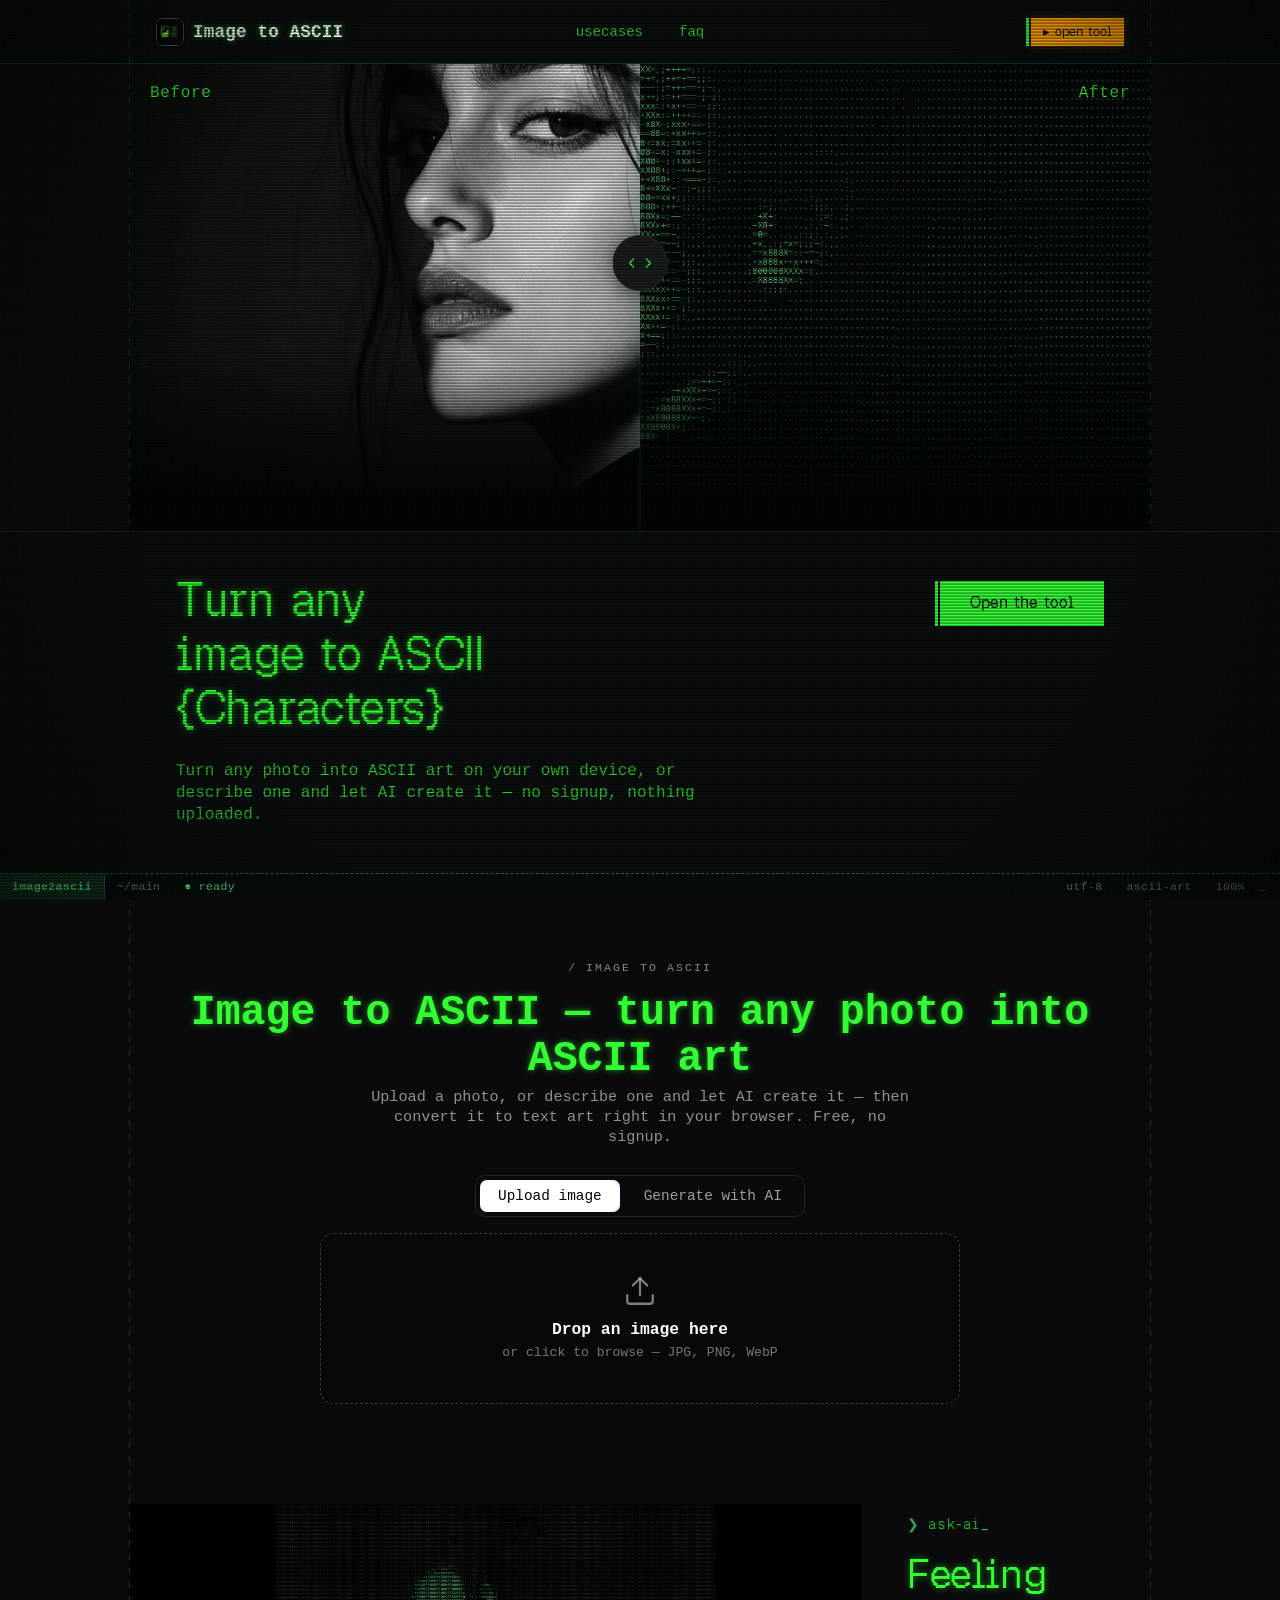
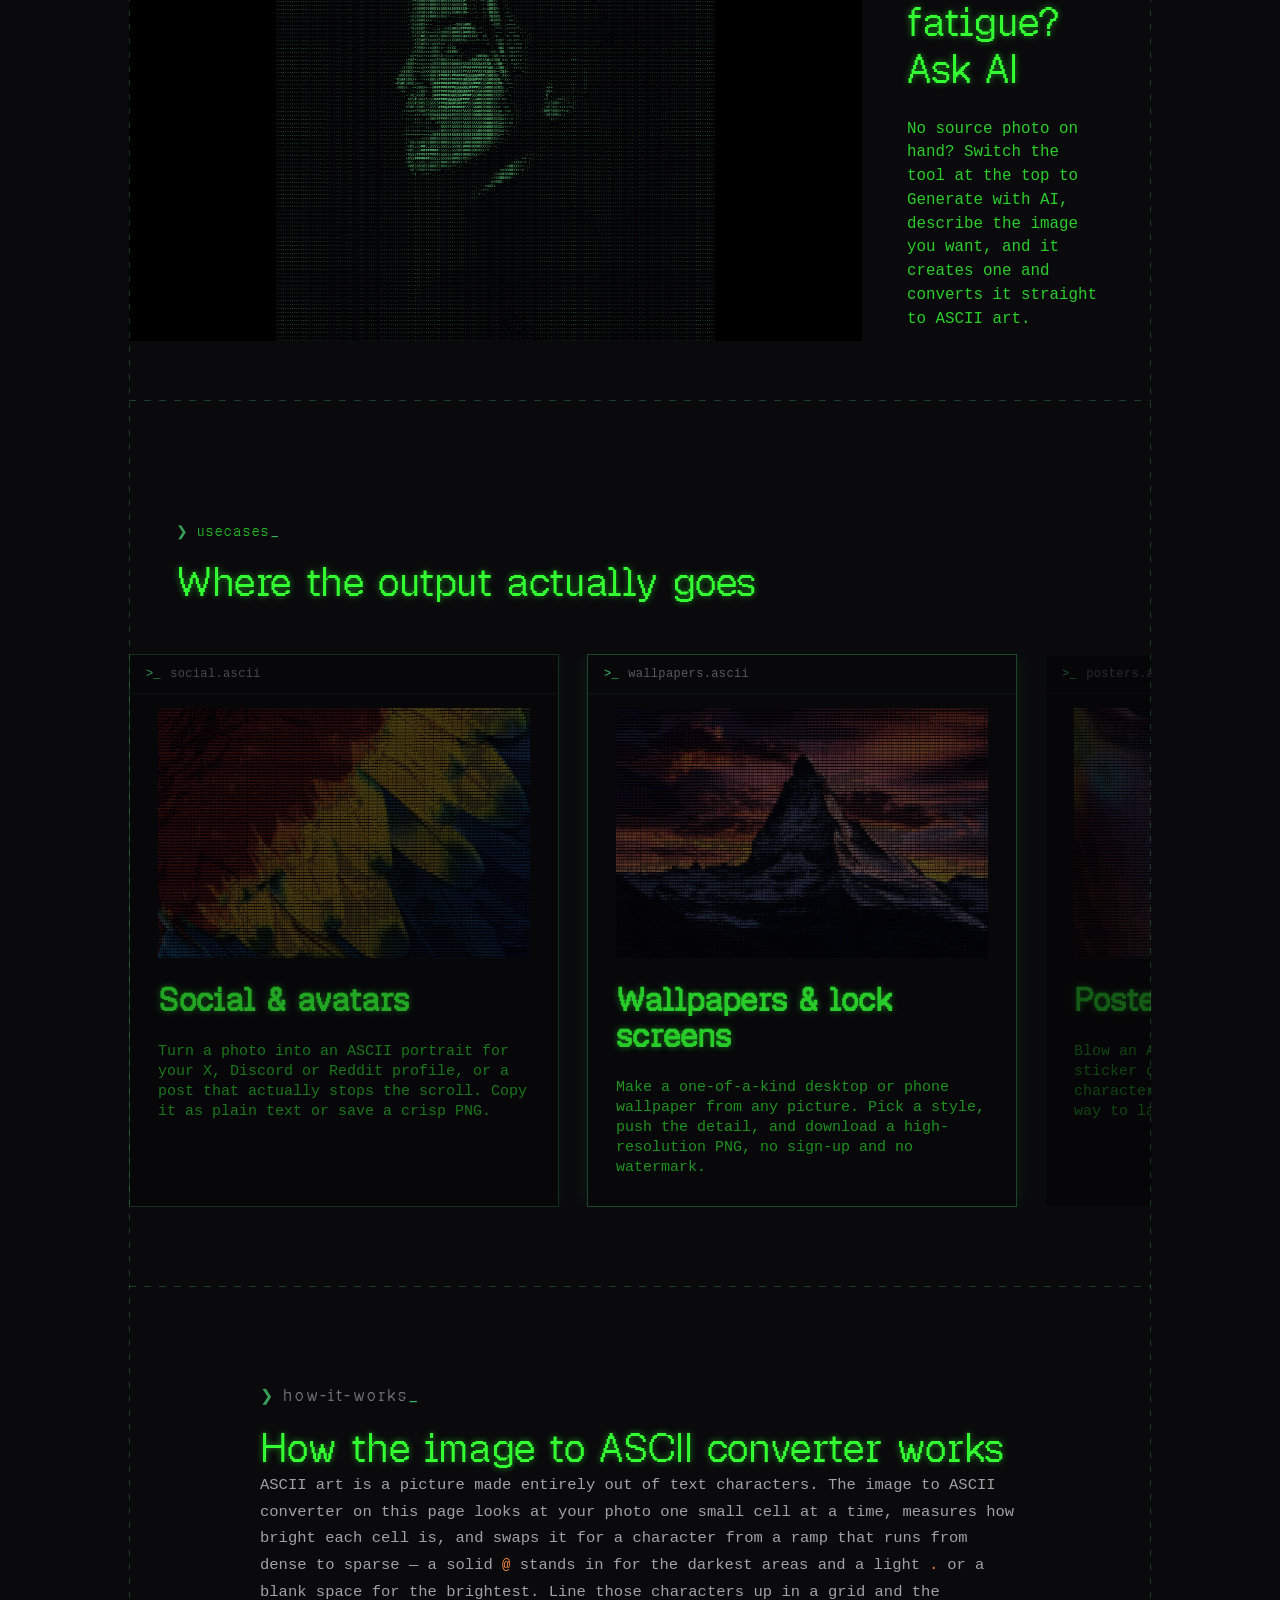
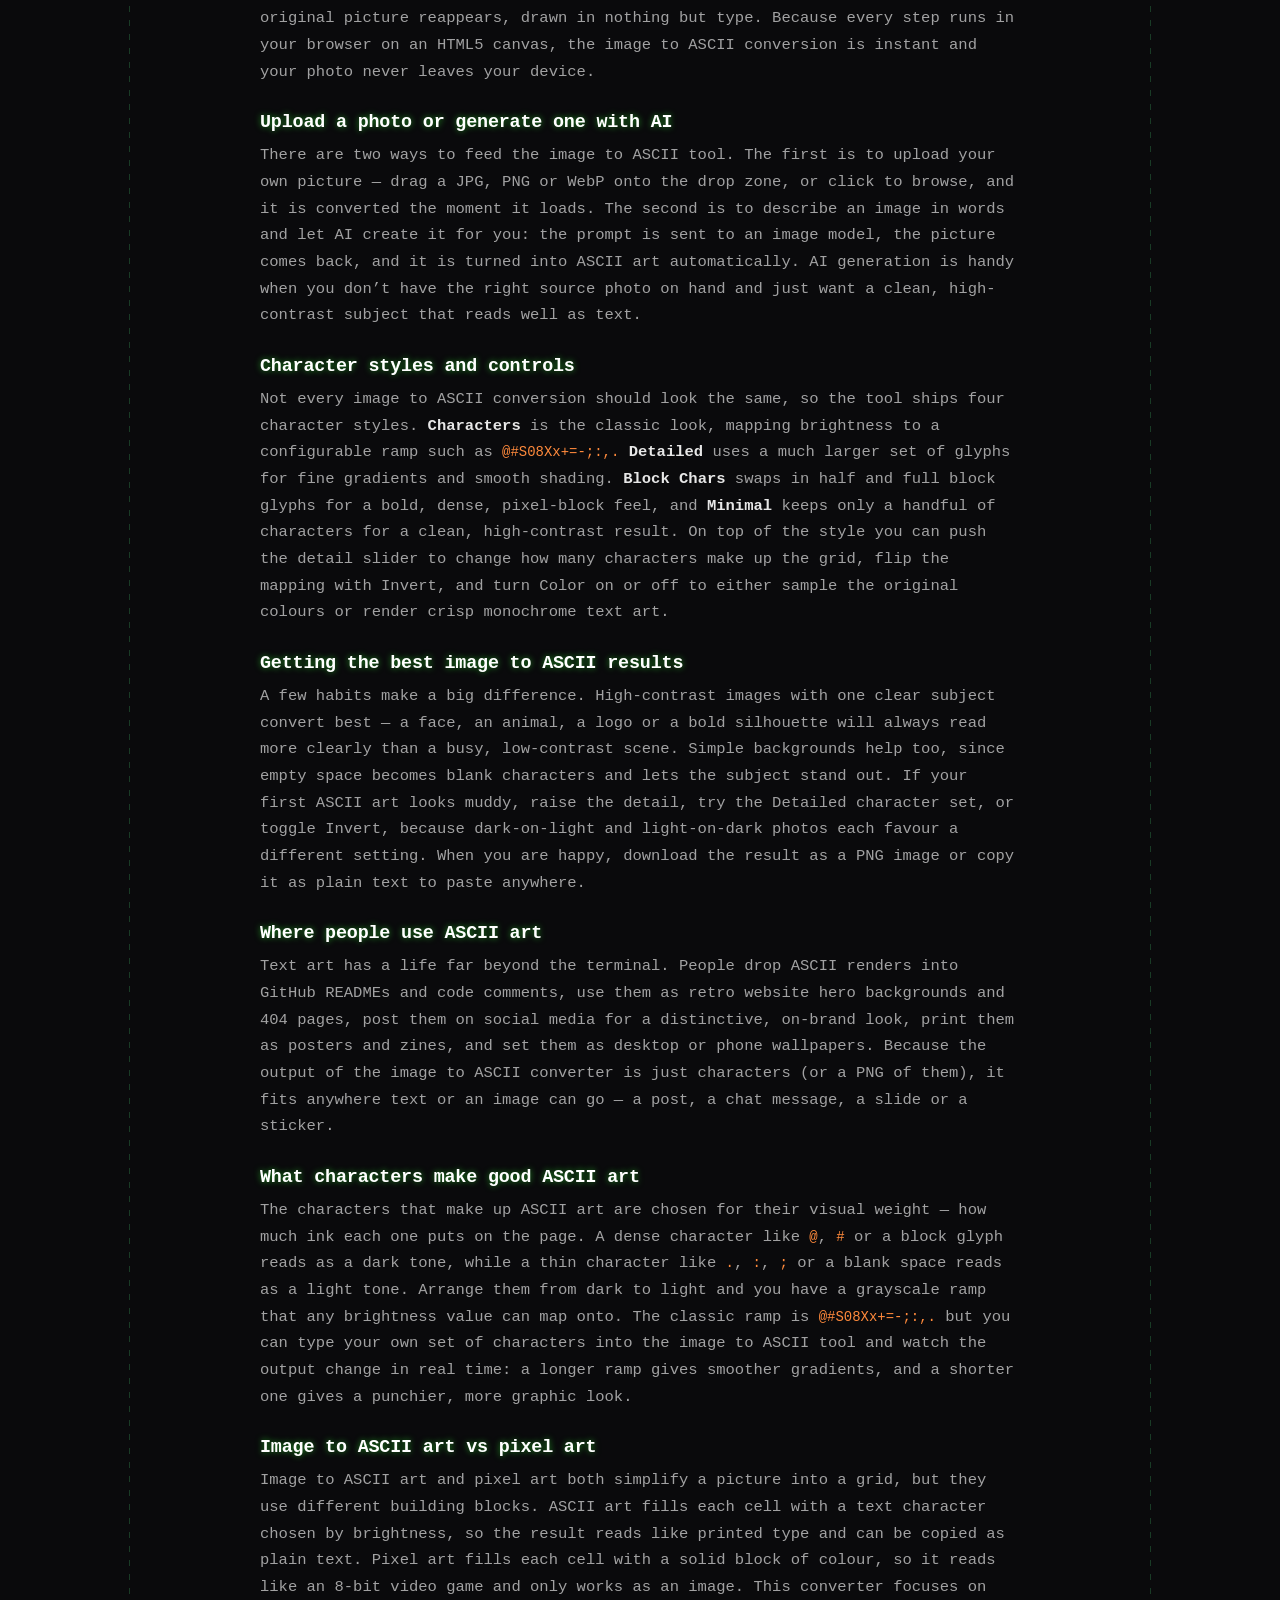
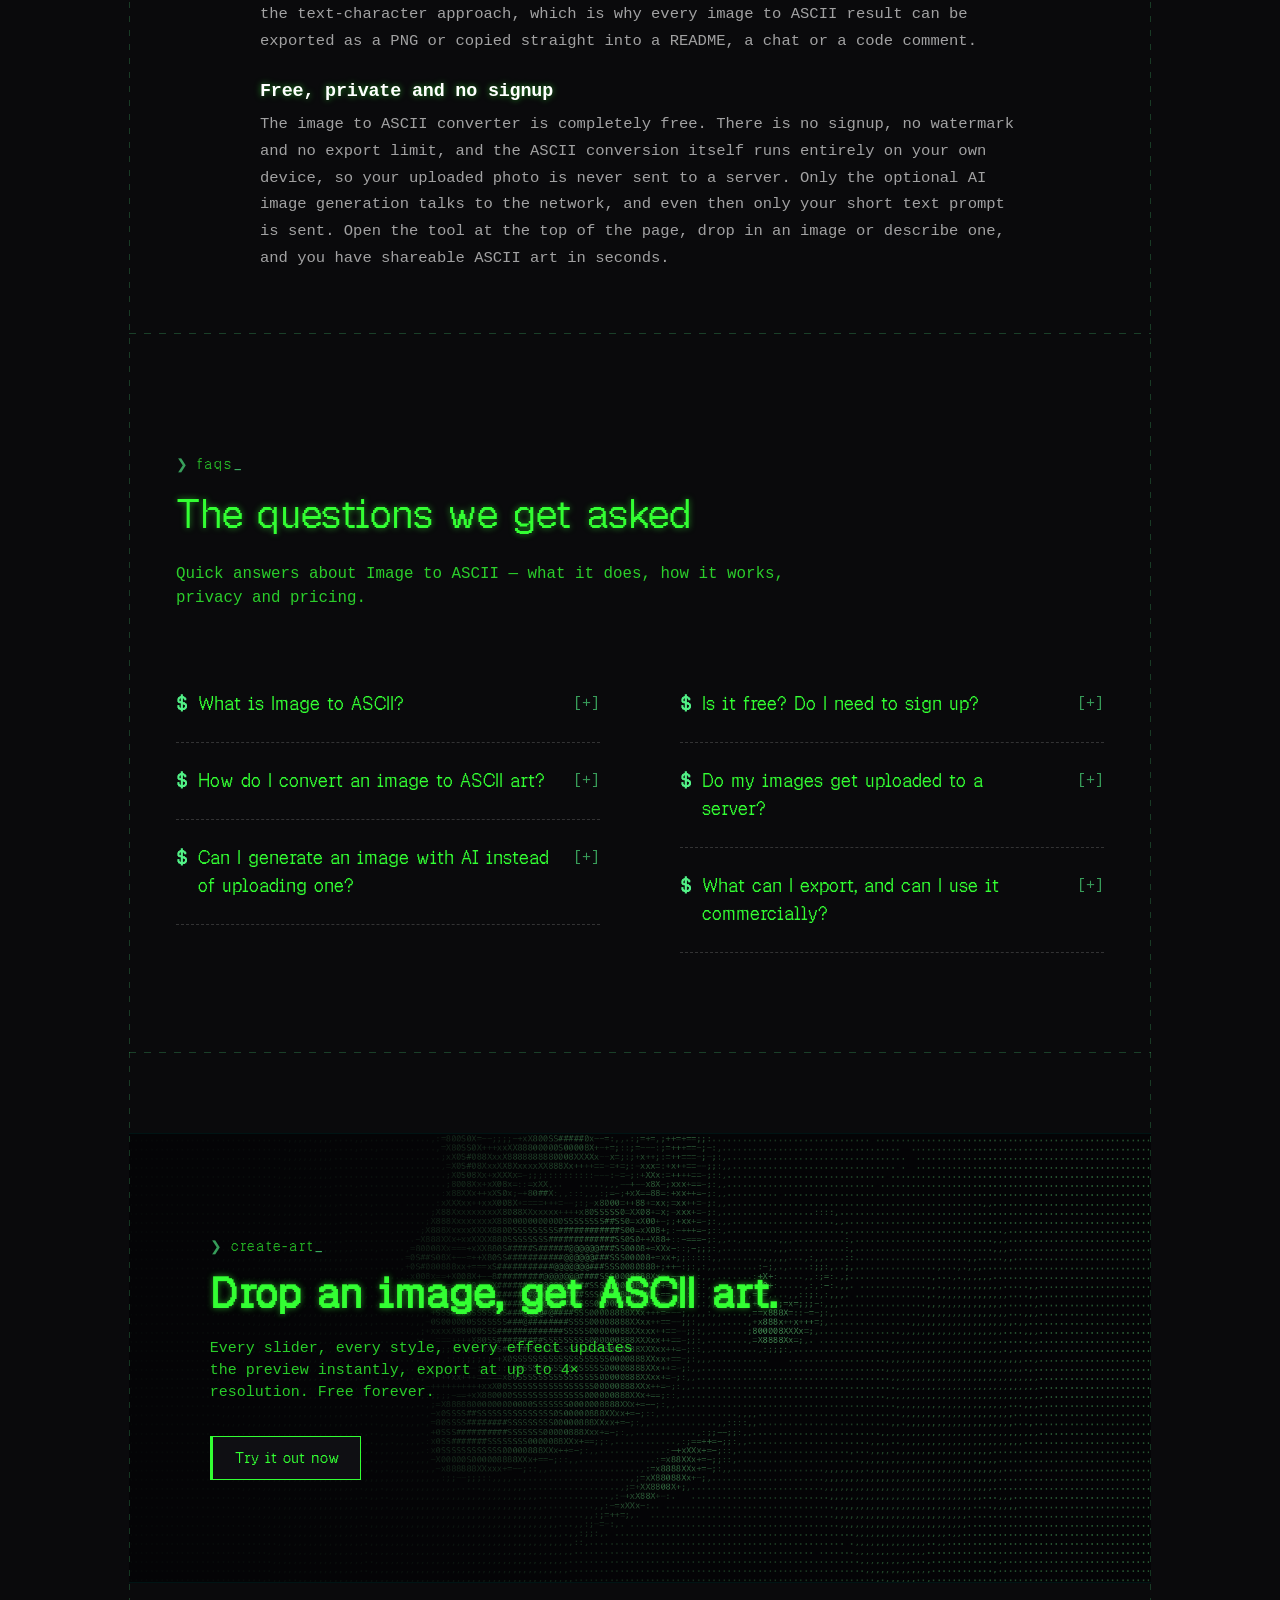
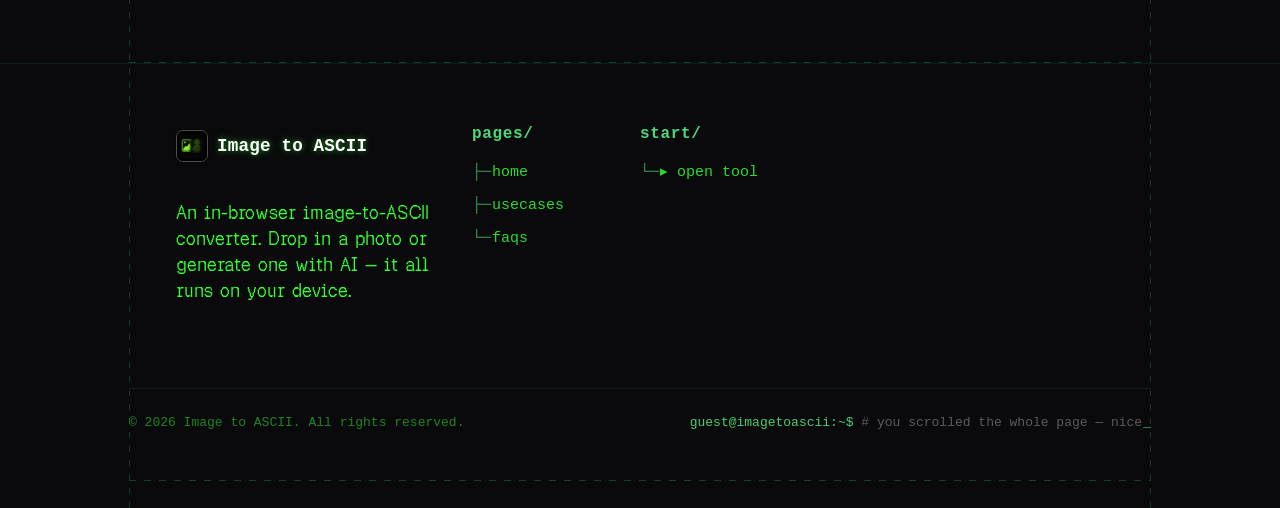
==== index.html @ 57c49518 "feat(usecases): seamless auto-scroll marquee + moving spotlight Replace the arrow/drag carousel with" ====
<!DOCTYPE html>
<html lang="en">
<head>
  <meta charset="UTF-8">
  <meta name="viewport" content="width=device-width, initial-scale=1.0">
  <title>Image to ASCII — Free Online ASCII Art Generator</title>
  <meta name="description" content="Image to ASCII — free online converter. Upload a photo or generate one with AI, then turn it into ASCII art in your browser. Export as PNG or text.">
<link rel="icon" href="/favicon.ico" sizes="any">
<link rel="icon" type="image/png" sizes="32x32" href="/assets/brand/favicon-32.png">
<link rel="icon" type="image/png" sizes="16x16" href="/assets/brand/favicon-16.png">
<link rel="apple-touch-icon" sizes="180x180" href="/assets/brand/apple-touch-icon.png">
  <meta property="og:title" content="Image to ASCII — Free Online ASCII Art Generator">
  <meta property="og:description" content="Turn any photo into ASCII art on your own device, or describe one and let AI create it — no signup, nothing uploaded.">
  <meta property="og:image" content="https://imagetoascii.app/og.jpg">
  <meta property="og:type" content="website">
  <meta name="twitter:card" content="summary_large_image">
  <meta name="twitter:title" content="Image to ASCII — Free Online ASCII Art Generator">
  <meta name="twitter:description" content="Turn any photo into ASCII art on your own device, or describe one and let AI create it — no signup, nothing uploaded.">
  <link rel="canonical" href="https://imagetoascii.app/">
<style>
  /* ============================================================
     Geist Pixel Square by Vercel / Andres Briganti / Guido Ferreyra.
     Licensed under the SIL Open Font License 1.1 (free to use, embed and
     redistribute) — full license at /landing-assets/fonts/OFL.txt
     ============================================================ */
  @font-face {
    font-family: "GeistPixel-Square";
    src: url("/landing-assets/fonts/GeistPixel-Square.woff2") format("woff2"),
         url("/landing-assets/fonts/GeistPixel-Square.ttf") format("truetype");
    font-weight: 400;
    font-style: normal;
    font-display: swap;
  }

  /* ============================================================
     IMAGE→ASCII DESIGN SYSTEM  (original authorship)
     A phosphor-CRT terminal aesthetic: green readout on near-black,
     mono type, dashed rails/dividers, scanline + vignette overlays.
     All tokens below are ours; component rules follow.
     ============================================================ */
  :root {
    /* --- surfaces --- */
    --ia-bg:          #0a0a0c;      /* page base */
    --ia-panel:       #0f0f13;      /* raised chrome (buttons, art frame) */
    --ia-ink:         #0a0a0c;      /* text sitting on bright fills */

    /* --- phosphor readout (primary text is green) --- */
    --ia-fg:          #33ff33;
    --ia-fg-80:       rgba(51, 255, 51, 0.80);
    --ia-fg-70:       rgba(51, 255, 51, 0.70);
    --ia-fg-50:       rgba(51, 255, 51, 0.50);
    --ia-fg-40:       rgba(51, 255, 51, 0.40);

    /* --- terminal-chrome accent (rails, prompts, glyph rules) --- */
    --ia-phos:        #57ff8f;
    --ia-phos-55:     rgba(87, 255, 143, 0.55);
    --ia-phos-38:     rgba(87, 255, 143, 0.38);
    --ia-phos-22:     rgba(87, 255, 143, 0.22);
    --ia-phos-20:     rgba(87, 255, 143, 0.20);
    --ia-phos-16:     rgba(87, 255, 143, 0.16);

    /* --- amber call-to-action + cyan hairlines --- */
    --ia-amber:       #ff9d00;
    --ia-amber-hi:    #ffb433;
    --ia-cyan:        #00ffff;
    --ia-edge:        rgba(0, 255, 255, 0.15);
    --ia-edge-faint:  rgba(0, 255, 255, 0.08);

    /* --- neutral washes for muted/secondary text & panels --- */
    --ia-mute-62:     rgba(255, 255, 255, 0.62);
    --ia-mute-50:     rgba(255, 255, 255, 0.50);
    --ia-mute-42:     rgba(255, 255, 255, 0.42);
    --ia-hair:        rgba(221, 221, 221, 0.10);
    --ia-white:       #ffffff;

    /* --- glow used on headings/prompts --- */
    --ia-glow:        0 0 6px rgba(51, 255, 51, 0.55);

    /* --- type --- */
    --ia-display: "GeistPixel-Square", ui-monospace, "SF Mono", Menlo, monospace;
    --ia-mono:    ui-monospace, "SF Mono", Menlo, Monaco, "Courier New", monospace;

    /* --- layout rhythm ---
       Content runs rail-to-rail inside a 1728px artboard. --pad is the gap
       from viewport edge to the rail; --inset is extra breathing room so
       headings/paragraphs don't touch the rails. */
    --ia-artboard: 1728px;
    --ia-pad:      129px;
    --ia-band:     1470px;   /* rail-to-rail inner width (artboard - 2*pad) */
    --ia-inset:    47px;
  }

  *, *::before, *::after { box-sizing: border-box; }

  ::selection      { background: #163f22; color: var(--ia-fg); }
  ::-moz-selection { background: #163f22; color: var(--ia-fg); }

  html, body { margin: 0; padding: 0; overflow-x: hidden; }
  body {
    background: var(--ia-bg);
    color: var(--ia-fg);
    font-family: var(--ia-mono);
    font-size: 16px;
    line-height: 20px;
    -webkit-font-smoothing: antialiased;
    -moz-osx-font-smoothing: grayscale;
    position: relative;
    padding-bottom: 27px;           /* clearance for the fixed status bar */
  }
  a { color: inherit; text-decoration: none; }
  button { font-family: inherit; cursor: pointer; }
  img, video, canvas { max-width: 100%; height: auto; }

  /* Phosphor bloom on titles + live prompts */
  h1, h2, h3, .ia-brand, .ia-rotator { text-shadow: var(--ia-glow); }

  /* Full-screen CRT texture: fine horizontal scanlines + a whisper of
     chromatic tint. Sits above everything, ignores pointer events. */
  body::before {
    content: "";
    position: fixed; inset: 0;
    z-index: 99999; pointer-events: none;
    background:
      linear-gradient(rgba(18,16,16,0) 50%, rgba(0,0,0,0.25) 50%),
      linear-gradient(90deg, rgba(51,255,51,0.03), rgba(0,255,255,0.02), rgba(255,157,0,0.02));
    background-size: 100% 3px, 6px 100%;
  }
  /* Screen-curvature vignette */
  body::after {
    content: "";
    position: fixed; inset: 0;
    z-index: 99998; pointer-events: none;
    background: radial-gradient(circle, rgba(0,0,0,0) 65%, rgba(0,0,0,0.5) 100%);
  }

  /* ============================================================
     Ambient layers: rain canvas, boot overlay, secondary scanline
     ============================================================ */
  /* Signature ASCII "rain" behind all content; masked to fade behind the
     centre reading column, brighter at the edges. */
  #ia-rain {
    position: fixed; inset: 0; z-index: 0; pointer-events: none; opacity: 0.42;
    -webkit-mask-image: linear-gradient(90deg, #000 0%, #000 6%, transparent 18%, transparent 82%, #000 94%, #000 100%);
            mask-image: linear-gradient(90deg, #000 0%, #000 6%, transparent 18%, transparent 82%, #000 94%, #000 100%);
  }
  #ia-rain.ia-rain--boost {
    opacity: 0.9 !important; transition: opacity 0.4s ease;
    -webkit-mask-image: none; mask-image: none;
  }
  @media (prefers-reduced-motion: reduce) { #ia-rain { display: none; } }

  /* Secondary faint scanline layer (below the full-screen ::before) */
  .ia-crt {
    position: fixed; inset: 0; z-index: 9998; pointer-events: none;
    background: repeating-linear-gradient(0deg, rgba(0,0,0,0.11) 0 1px, transparent 1px 3px);
  }

  /* One-shot boot sequence overlay (session-gated, skippable) */
  #ia-boot {
    position: fixed; inset: 0; z-index: 9999; display: none;
    background: #040406; padding: 10vh 8vw; overflow: hidden;
    font-family: var(--ia-mono);
  }
  #ia-boot.is-on { display: block; }
  #ia-boot.is-out { opacity: 0; transition: opacity 0.5s ease; pointer-events: none; }
  #ia-boot::after {
    content: ""; position: absolute; inset: 0; pointer-events: none;
    background: repeating-linear-gradient(0deg, rgba(0,0,0,0) 0 2px, rgba(0,0,0,0.28) 2px 3px);
  }
  #ia-boot-log {
    margin: 0; white-space: pre-wrap; color: var(--ia-phos);
    font-size: clamp(12px, 1.5vw, 16px); line-height: 1.75;
    text-shadow: 0 0 8px rgba(87,255,143,0.45);
  }
  @media (prefers-reduced-motion: reduce) { #ia-boot { display: none !important; } }

  /* ============================================================
     Structural rails + section dividers (dashed phosphor)
     ============================================================ */
  .ia-rails {
    position: absolute; inset: 0; pointer-events: none;
    z-index: 5; max-width: var(--ia-artboard); margin: 0 auto; left: 0; right: 0;
  }
  .ia-rails::before, .ia-rails::after {
    content: ""; position: absolute; top: 0; bottom: 0; width: 1px;
    background: repeating-linear-gradient(180deg, var(--ia-phos-20) 0 6px, transparent 6px 14px);
  }
  .ia-rails::before { left: var(--ia-pad); }
  .ia-rails::after  { right: var(--ia-pad); }

  /* Content sits above the page bg but below the rails */
  .ia-topbar, .ia-section, .ia-foot { position: relative; z-index: 2; }
  .ia-hero { position: relative; }

  /* Per-section bottom divider, aligned to the rails at every viewport */
  .ia-section::after,
  .ia-foot::after {
    content: ""; position: absolute; bottom: 0; height: 1px;
    background: repeating-linear-gradient(90deg, var(--ia-phos-22) 0 7px, transparent 7px 15px);
    pointer-events: none; z-index: 6;
    left:  max(var(--ia-pad), calc((100vw - var(--ia-artboard)) / 2 + var(--ia-pad)));
    right: max(var(--ia-pad), calc((100vw - var(--ia-artboard)) / 2 + var(--ia-pad)));
  }

  /* ============================================================
     TOP BAR / NAV
     ============================================================ */
  .ia-topbar {
    position: sticky; top: 0; z-index: 100; height: 64px;
    background: transparent;
    border-bottom: 1px solid var(--ia-edge);
    transition: background 0.2s, backdrop-filter 0.2s;
  }
  body.is-scrolled .ia-topbar {
    background: rgba(4, 4, 6, 0.78);
    backdrop-filter: blur(10px);
    -webkit-backdrop-filter: blur(10px);
  }
  .ia-topbar-inner {
    max-width: var(--ia-artboard); height: 100%; margin: 0 auto;
    padding: 0 calc(var(--ia-pad) + 27px);
    display: flex; align-items: center; justify-content: space-between;
    gap: 32px; position: relative;
  }
  .ia-brand { display: inline-flex; align-items: center; height: 28px; flex: 0 0 auto; }
  .ia-brand-mark {
    height: 28px; width: 28px; border-radius: 7px;
    border: 1px solid rgba(255,255,255,0.28);
    box-shadow: 0 0 0 1px rgba(0,0,0,0.4);
    vertical-align: middle; margin-right: 9px; display: inline-block;
  }
  .ia-brand-word {
    font-family: "Pixelify Sans", var(--ia-mono);
    font-weight: 600; font-size: 1.1rem; color: var(--ia-white);
    white-space: nowrap; letter-spacing: 0.01em;
  }
  .ia-navlinks {
    display: flex; align-items: center; gap: 36px;
    font-family: var(--ia-mono); font-size: 14px; line-height: 20px;
    color: var(--ia-fg); position: absolute; left: 50%; transform: translateX(-50%);
  }
  .ia-navlink { transition: opacity 0.15s; white-space: nowrap; opacity: 0.85; }
  .ia-navlink:hover { opacity: 1; }

  /* Amber "open tool" CTA: 3px phosphor tab + solid amber button */
  .ia-open { display: inline-flex; align-items: center; height: 28px; gap: 2px; flex: 0 0 auto; }
  .ia-open-rule { width: 3px; height: 28px; background: var(--ia-fg); flex: 0 0 3px; }
  .ia-open-btn {
    height: 28px; padding: 0 12px; border: 0;
    background: var(--ia-amber); color: var(--ia-ink);
    display: inline-flex; align-items: center;
    font-family: var(--ia-display); font-size: 13px; line-height: 1;
    text-decoration: none; white-space: nowrap;
    box-shadow: 0 0 8px rgba(255,157,0,0.3);
    transition: background 0.15s, box-shadow 0.15s;
  }
  .ia-open-btn:hover { background: var(--ia-amber-hi); box-shadow: 0 0 12px rgba(255,157,0,0.6); }

  /* Hamburger (≤1100px). Above the drawer so it doubles as the ✕. */
  .ia-burger {
    display: none; background: transparent; border: 0; padding: 8px;
    width: 40px; height: 40px; flex: 0 0 40px;
    flex-direction: column; justify-content: center; align-items: center; gap: 5px;
    margin-left: 20px; position: relative; z-index: 250;
  }
  .ia-burger-bar {
    width: 22px; height: 1.5px; background: var(--ia-fg);
    transition: transform 0.22s ease, opacity 0.18s ease; transform-origin: center;
  }
  body.is-menu .ia-burger-bar:nth-child(1) { transform: translateY(6.5px) rotate(45deg); }
  body.is-menu .ia-burger-bar:nth-child(2) { opacity: 0; }
  body.is-menu .ia-burger-bar:nth-child(3) { transform: translateY(-6.5px) rotate(-45deg); }

  /* Full-viewport mobile drawer */
  .ia-drawer {
    position: fixed; inset: 0; z-index: 200;
    background: rgba(4,4,6,0.98);
    backdrop-filter: blur(14px); -webkit-backdrop-filter: blur(14px);
    display: flex; flex-direction: column; justify-content: center; align-items: flex-start;
    padding: 24px 32px; gap: 32px;
    transform: translateX(100%); opacity: 0; pointer-events: none;
    transition: transform 0.28s ease, opacity 0.2s ease;
  }
  .ia-drawer.is-open { transform: translateX(0); opacity: 1; pointer-events: auto; }
  .ia-drawer-nav {
    display: flex; flex-direction: column; gap: 20px; width: 100%;
    font-family: var(--ia-display); font-size: 24px; line-height: 1.2; color: var(--ia-fg);
  }
  .ia-drawer-nav a { color: var(--ia-fg); padding: 6px 0; }
  .ia-drawer-cta { display: inline-flex; align-items: center; gap: 2px; height: 36px; margin-top: 12px; }
  .ia-drawer-cta .ia-open-rule { height: 36px; }
  .ia-drawer-cta .ia-open-btn { height: 36px; font-size: 14px; padding: 0 16px; }
  .ia-drawer-close {
    position: absolute; top: 16px; right: 16px; width: 44px; height: 44px;
    background: transparent; border: 1px solid rgba(255,255,255,0.2); color: var(--ia-fg);
    display: inline-flex; align-items: center; justify-content: center; cursor: pointer;
    transition: background 0.15s, border-color 0.15s;
  }
  .ia-drawer-close:hover { background: rgba(255,255,255,0.06); border-color: rgba(255,255,255,0.5); }
  .ia-drawer-close svg { width: 22px; height: 22px; }

  /* ============================================================
     HERO  (compare slider → title row → subtitle)
     ============================================================ */
  .ia-hero { position: relative; padding: 0 var(--ia-pad); max-width: var(--ia-artboard); margin: 0 auto; }
  .ia-hero-stage { position: relative; }
  /* Full-viewport hairline under the slider so the rails read as "cut" here */
  .ia-hero-stage::after,
  .ia-hero-copy::after {
    content: ""; position: absolute; left: 50%; bottom: 0; transform: translateX(-50%);
    width: 100vw; height: 1px; background: var(--ia-hair); pointer-events: none; z-index: 9;
  }
  /* Text block paints over the rails (its own bg) so they stop at the slider */
  .ia-hero-copy {
    display: flow-root; padding: 0 0 56px; position: relative; z-index: 7; background: var(--ia-bg);
  }
  .ia-hero-row {
    display: grid; grid-template-columns: minmax(0, 1280px) 1fr auto;
    align-items: start; column-gap: 48px; margin-top: 41px; padding: 0 var(--ia-inset);
  }
  .ia-title {
    grid-column: 1; margin: 0;
    font-family: var(--ia-display); font-weight: 400;
    font-size: clamp(32px, 3.6vw, 64px); line-height: 1.18; letter-spacing: -0.01em;
    color: var(--ia-fg);
  }
  /* Typewriter rotator: braces hug the animated word; width pinned so the
     line length can't jump as words change. */
  .ia-rotator {
    display: inline-flex; align-items: baseline; white-space: nowrap;
    min-width: 14ch; justify-content: flex-start;
  }
  .ia-brace { display: inline-block; }
  .ia-word { display: inline-block; vertical-align: baseline; }
  .ia-hero-actions {
    grid-column: 3; display: inline-flex; gap: 8px; flex: 0 0 auto;
    align-self: start; padding-top: 8px;
  }
  .ia-hero-sub {
    max-width: 70ch; color: var(--ia-fg-80);
    font-family: var(--ia-mono); font-size: 16px; line-height: 22px;
    margin: 24px 0 0; padding: 0 var(--ia-inset);
  }
  /* Primary CTA: phosphor tab + solid green label */
  .ia-btn-primary {
    display: inline-flex; align-items: stretch; gap: 2px; height: 45px;
    text-decoration: none; background: transparent; border: 0; padding: 0;
    font-family: var(--ia-display); font-size: 16px; line-height: 20px;
  }
  .ia-btn-primary::before { content: ""; width: 3px; background: var(--ia-fg); flex: 0 0 3px; }
  .ia-btn-primary-label {
    display: inline-flex; align-items: center; justify-content: center;
    background: var(--ia-fg); color: var(--ia-ink);
    padding: 0 16px; min-width: 164px; transition: background 0.15s;
  }
  .ia-btn-primary:hover .ia-btn-primary-label { background: #5cff5c; }

  /* ---- Compare slider ---- */
  .ia-compare {
    position: relative; width: 100%; aspect-ratio: 1477 / 676;
    margin-top: 0; overflow: hidden; background: #000;
    user-select: none; -webkit-user-select: none;
  }
  .ia-compare-side { position: absolute; inset: 0; width: 100%; height: 100%; }
  .ia-compare-media { width: 100%; height: 100%; object-fit: cover; display: block; }
  .ia-compare-side--after { clip-path: inset(0 0 0 var(--split, 50%)); }
  .ia-compare-veil {
    position: absolute; left: 0; right: 0; bottom: 0; height: 183px;
    background: linear-gradient(180deg, rgba(0,0,0,0) 0%, rgba(0,0,0,1) 86.99%);
    pointer-events: none;
  }
  .ia-compare-tag {
    position: absolute; top: 19px; color: var(--ia-fg);
    font-family: var(--ia-mono); font-size: 16px; line-height: 20px;
    text-shadow: 0 1px 1px rgba(0,0,0,0.66); letter-spacing: 0.04em; pointer-events: none;
  }
  .ia-compare-tag--before { left: 21px; }
  .ia-compare-tag--after  { right: 21px; text-align: right; }
  .ia-compare-line {
    position: absolute; top: 0; bottom: 0; left: var(--split, 50%); width: 2px;
    background: var(--ia-edge-faint); transform: translateX(-50%); z-index: 5; pointer-events: none;
  }
  .ia-compare-grip {
    position: absolute; top: calc(287/676 * 100%); left: var(--split, 50%);
    transform: translate(-50%, -50%);
    width: 55px; height: 56px; border-radius: 999px; background: #1A1A1C;
    display: flex; align-items: center; justify-content: center; z-index: 6;
    cursor: grab; color: var(--ia-fg);
    border: 1px solid rgba(255,255,255,0.08); box-shadow: 0 4px 20px rgba(0,0,0,0.5);
    transition: transform 0.15s;
  }
  .ia-compare-grip:hover  { transform: translate(-50%, -50%) scale(1.06); }
  .ia-compare-grip:active { cursor: grabbing; transform: translate(-50%, -50%) scale(0.98); }
  .ia-compare-arrows { display: flex; align-items: center; gap: 1px; }
  .ia-compare-arrows svg { width: 16px; height: 16px; }

  /* ============================================================
     Shared section scaffolding: eyebrow / heading / lead
     ============================================================ */
  .ia-section { padding: 96px 0 0; position: relative; }
  #learn { padding-bottom: 48px; }
  .ia-shell { max-width: var(--ia-artboard); margin: 0 auto; padding: 0 var(--ia-pad); }
  .ia-eyebrow {
    display: inline-block; font-family: var(--ia-display);
    font-size: clamp(11px, 0.4vw + 9px, 16px); line-height: 1.5;
    letter-spacing: 0.14em; opacity: 0.68; color: var(--ia-fg);
    text-transform: lowercase; margin: 0 0 clamp(8px, 1vw + 4px, 16px);
  }
  .ia-eyebrow::before { content: "\276F  "; color: var(--ia-phos); opacity: 0.9; }
  .ia-eyebrow::after  { content: "_"; color: var(--ia-phos); margin-left: 1px; animation: ia-blink 1.1s steps(1) infinite; }
  @keyframes ia-blink { 0%, 49% { opacity: 0.9; } 50%, 100% { opacity: 0; } }
  .ia-h2 {
    font-family: var(--ia-display); font-weight: 400;
    font-size: clamp(24px, 2.2vw + 12px, 48px); line-height: 1.18;
    color: var(--ia-fg); margin: 0; letter-spacing: -0.01em;
  }
  .ia-lead {
    color: var(--ia-fg-80); font-size: clamp(14px, 0.3vw + 12px, 16px);
    line-height: 1.5; margin: clamp(16px, 1.5vw + 8px, 24px) 0 0; max-width: 608px;
  }
  .ia-lead a {
    color: inherit; text-decoration: underline; text-underline-offset: 3px;
    text-decoration-thickness: 1px; text-decoration-color: rgba(255,255,255,0.4);
    transition: color 0.15s ease, text-decoration-color 0.15s ease;
  }
  .ia-lead a:hover { color: #fff; text-decoration-color: #fff; }

  /* ============================================================
     LEARN prose (how-it-works copy)
     ============================================================ */
  .ia-prose { max-width: 760px; margin: 0 auto; }
  .ia-prose .ia-eyebrow { color: var(--ia-mute-62); }
  .ia-prose h3 { font-size: 1.15rem; color: #fff; margin: 28px 0 9px; letter-spacing: -0.01em; }
  .ia-prose p { color: var(--ia-mute-62); line-height: 1.72; font-size: 0.97rem; margin: 0 0 15px; }
  .ia-prose strong { color: rgba(255,255,255,0.9); font-weight: 600; }
  .ia-prose code { font-family: var(--ia-mono); color: #FF8A3C; font-size: 0.9em; }

  /* ============================================================
     ASK-AI (Context.md)
     ============================================================ */
  .ia-ask { padding: 60px 0; }
  .ia-ask-inner {
    width: calc(100% - 2 * var(--ia-pad)); max-width: var(--ia-band); margin: 0 auto;
    display: grid; grid-template-columns: minmax(0, 733px) minmax(0, 1fr);
    gap: 45px; align-items: center; position: relative;
  }
  .ia-ask-copy { padding-right: 47px; }
  .ia-ask-copy .ia-h2 { max-width: 559px; }
  .ia-ask-copy .ia-lead { max-width: 585px; }
  .ia-ask-art { width: 100%; aspect-ratio: 733 / 437; background: #000; position: relative; overflow: hidden; }
  .ia-ask-art img { width: 100%; height: 100%; object-fit: contain; display: block; }
  /* Copy button overlaps the art panel (per composition) */
  .ia-ask-btn {
    position: absolute; left: calc(424 / 1476 * 100%); top: calc(286 / 488 * 100%);
    display: inline-grid; grid-template-columns: 147px 1px 60px; align-items: stretch;
    background: var(--ia-panel); outline: 1px solid var(--ia-fg); outline-offset: -1px;
    width: 207px; height: 67px; cursor: pointer; border: 0; padding: 0;
    color: var(--ia-fg); font-family: inherit; overflow: hidden; z-index: 2;
    transition: background 0.15s, transform 0.15s;
  }
  .ia-ask-btn:hover { background: #1C1C1C; transform: translateY(-2px); }
  .ia-ask-btn-label {
    display: inline-flex; align-items: center; padding-left: 24px;
    font-family: var(--ia-display); font-size: 20px; line-height: 24px; color: var(--ia-fg);
    transition: opacity 0.18s ease;
  }
  .ia-ask-btn-sep { background: var(--ia-fg); }
  .ia-ask-btn-icon { display: inline-flex; align-items: center; padding-left: 19px; color: var(--ia-fg); position: relative; }
  .ia-ask-btn-icon svg { width: 24px; height: 24px; }

  /* Stacked copy/loading/tick glyphs (only one shown at a time) */
  .ia-glyph { position: absolute; top: 50%; left: 50%; transform: translate(-50%, -50%); opacity: 0; transition: opacity 0.18s ease; }
  .ia-ask-btn .ia-glyph--copy,
  .ia-style-email .ia-glyph--copy { opacity: 1; }
  .ia-ask-btn.is-loading .ia-glyph--copy,
  .ia-ask-btn.is-copied  .ia-glyph--copy,
  .ia-style-email.is-copied .ia-glyph--copy { opacity: 0; }
  .ia-ask-btn.is-loading .ia-glyph--loading { opacity: 1; animation: ia-spin 0.9s linear infinite; }
  .ia-ask-btn.is-copied  .ia-glyph--tick,
  .ia-style-email.is-copied .ia-glyph--tick { opacity: 1; }
  .ia-ask-btn.is-loading .ia-ask-btn-label,
  .ia-ask-btn.is-copied  .ia-ask-btn-label { opacity: 0.92; }
  @keyframes ia-spin {
    from { transform: translate(-50%, -50%) rotate(0deg); }
    to   { transform: translate(-50%, -50%) rotate(360deg); }
  }

  /* ============================================================
     STYLES grid — preserved in markup + DOM order but not rendered
     (the live page hides this section; remove the `display:none`
     below to bring the four static style cards back into view).
     ============================================================ */
  .ia-styles { display: none; }
  .ia-styles-header { padding: 0 var(--ia-inset); margin-bottom: 56px; }
  .ia-styles-header .ia-h2 { max-width: 834px; }
  .ia-styles-grid {
    display: grid; grid-template-columns: repeat(3, minmax(0, 1fr)); gap: 0;
    border-top: 1px solid #1a1a1b; border-bottom: 1px solid #1a1a1b;
  }
  .ia-style {
    display: flex; flex-direction: column;
    border-right: 1px solid #1a1a1b; border-bottom: 1px solid #1a1a1b;
    background: var(--ia-bg); position: relative; overflow: hidden;
    text-decoration: none; color: var(--ia-fg); transition: background 0.2s;
  }
  .ia-style:hover { background: rgba(255,255,255,0.025); }
  .ia-style:hover .ia-style-media img { transform: scale(1.04); }
  .ia-style:nth-child(3n) { border-right: none; }
  .ia-style-media { aspect-ratio: 493 / 343; background: #0F0F12; overflow: hidden; }
  .ia-style-media img { width: 100%; height: 100%; object-fit: cover; display: block; transition: transform 0.5s ease; }
  .ia-style-body { padding: 32px 24px 80px 24px; display: flex; flex-direction: column; flex: 1; min-height: 224px; position: relative; }
  .ia-style-title { font-family: var(--ia-display); font-size: 24px; line-height: 28px; color: var(--ia-fg); margin: 0 0 12px; letter-spacing: -0.005em; }
  .ia-style-desc { font-family: var(--ia-mono); font-size: 16px; line-height: 20px; color: var(--ia-fg); opacity: 0.7; max-width: 430px; margin: 0; flex: 0 0 auto; }
  .ia-style-arrow { width: 24px; height: 24px; color: var(--ia-fg); position: absolute; left: 24px; bottom: 24px; opacity: 0.7; transition: transform 0.2s, opacity 0.2s; }
  .ia-style:hover .ia-style-arrow { transform: translateX(4px); opacity: 1; }
  .ia-style--coming {
    grid-column: 1 / -1; border-right: none; text-align: center; padding: 72px 24px;
    background: rgba(255,255,255,0.015);
    display: flex; flex-direction: column; align-items: center; justify-content: center;
  }
  .ia-style--coming .ia-style-title { font-size: 40px; line-height: 1.1; margin: 0; }
  .ia-style--coming .ia-style-desc { font-size: 16px; line-height: 22px; opacity: 0.7; max-width: 460px; margin: 16px auto 24px; text-align: center; }
  .ia-style-email {
    display: inline-grid; grid-template-columns: 303px 1px 59px; align-items: stretch;
    outline: 1px solid var(--ia-fg); outline-offset: -1px; width: 363px; height: 67px;
    text-decoration: none; color: var(--ia-fg); overflow: hidden; background: var(--ia-panel);
    margin-top: 32px; border: 0; padding: 0; font-family: inherit; cursor: pointer; transition: background 0.15s;
  }
  .ia-style-email:hover { background: #1C1C1C; }
  .ia-style-email-label { display: inline-flex; align-items: center; padding-left: 24px; font-family: var(--ia-display); font-size: 20px; line-height: 24px; transition: opacity 0.18s ease; }
  .ia-style-email-sep { background: var(--ia-fg); }
  .ia-style-email-icon { display: inline-flex; align-items: center; padding-left: 19px; position: relative; }
  .ia-style-email-icon svg { width: 24px; height: 24px; }

  /* ============================================================
     USE CASES grid (terminal-window cards)
     ============================================================ */
  .ia-cases { padding-top: 120px; padding-bottom: 80px; }
  .ia-cases-head {
    display: flex; align-items: flex-end; justify-content: space-between;
    gap: 32px; margin-bottom: 48px; padding: 0 var(--ia-inset);
  }
  .ia-cases-head .ia-h2 { max-width: 860px; }
  /* Seamless marquee: the track holds two identical card sets and slides
     translateX(0 → -50%), so set 2 flows straight into set 1 (card 6 → card 1
     with no seam). Spacing uses margin-right, not flex gap, so -50% lands
     exactly on one set (a flex gap would leave a half-gap jump). */
  .ia-cases-ticker { overflow: hidden; position: relative; }
  .ia-cases-track {
    display: flex; width: max-content;
    animation: iaTickerX 46s linear infinite;
    will-change: transform;
  }
  .ia-cases-ticker:hover .ia-cases-track { animation-play-state: paused; }
  @keyframes iaTickerX {
    from { transform: translateX(0); }
    to   { transform: translateX(-50%); }
  }
  .ia-case {
    --spot: 0;
    flex: 0 0 clamp(300px, 40vw, 430px); margin-right: 28px;
    border: 1px solid var(--ia-edge-faint); background: var(--ia-bg);
    padding: 28px; display: flex; flex-direction: column; gap: 24px;
    filter: brightness(calc(0.5 + 0.5 * var(--spot)));
    opacity: calc(0.6 + 0.4 * var(--spot));
    box-shadow: 0 0 calc(var(--spot) * 26px) rgb(87 255 143 / calc(var(--spot) * 0.13));
    border-color: rgb(87 255 143 / calc(0.08 + var(--spot) * 0.32));
  }
  .ia-case:hover { filter: brightness(1) !important; opacity: 1 !important; box-shadow: 0 0 26px rgb(87 255 143 / 0.13); border-color: rgb(87 255 143 / 0.4); }
  @media (prefers-reduced-motion: reduce) { .ia-cases-track { animation: none; } }
  .ia-case-bar {
    display: flex; align-items: center; margin: -28px -28px -10px; padding: 9px 16px;
    border-bottom: 1px solid var(--ia-edge-faint); font-family: var(--ia-mono);
    font-size: 12px; letter-spacing: 0.03em; color: var(--ia-mute-42);
  }
  .ia-case-bar::before { content: ">_"; color: var(--ia-phos); opacity: 0.9; margin-right: 9px; }
  .ia-case-media { position: relative; width: 100%; aspect-ratio: 579 / 389; background: #0F0F12; overflow: hidden; }
  .ia-case-media img {
    position: absolute; inset: 0; width: 100%; height: 100%; object-fit: cover; display: block;
    transition: opacity 0.4s ease, transform 0.5s ease;
  }
  .ia-case-shot--hover { opacity: 0; }
  .ia-case:hover .ia-case-shot { opacity: 0; transform: scale(1.04); }
  .ia-case:hover .ia-case-shot--hover { opacity: 1; transform: scale(1.04); }
  .ia-case-title { font-family: var(--ia-display); font-size: 32px; line-height: 36px; color: var(--ia-fg); margin: 0; }
  .ia-case-desc { font-family: var(--ia-mono); font-size: 15px; line-height: 20px; color: var(--ia-fg-70); margin: 0; }

  /* ============================================================
     FAQ (terminal accordion)
     ============================================================ */
  .ia-faq { padding-top: 120px; padding-bottom: 100px; }
  .ia-faq-head { margin: 0 0 56px; max-width: 834px; text-align: left; padding: 0 var(--ia-inset); }
  .ia-faq-head .ia-lead { max-width: 608px; }
  .ia-faq-grid {
    display: grid; grid-template-columns: repeat(2, minmax(0, 1fr)); column-gap: 80px;
    max-width: 1248px; margin: 0 auto; padding: 0 var(--ia-inset);
  }
  .ia-qa { display: flex; flex-direction: column; padding: 24px 0; border-bottom: 1px dashed rgba(255,255,255,0.17); }
  .ia-qa-summary { display: flex; align-items: flex-start; justify-content: space-between; gap: 24px; cursor: pointer; list-style: none; }
  .ia-qa-summary::-webkit-details-marker { display: none; }
  .ia-qa-q { display: flex; gap: 8px; font-family: var(--ia-display); font-size: 18px; line-height: 28px; color: var(--ia-fg); }
  .ia-qa-mark { color: var(--ia-phos); opacity: 0.95; font-weight: 600; margin-right: 2px; }
  .ia-qa-toggle { flex: 0 0 auto; font-family: var(--ia-mono); font-size: 15px; line-height: 28px; color: var(--ia-phos); opacity: 0.6; transition: opacity 0.2s; }
  .ia-qa-toggle::before { content: "[+]"; }
  .ia-qa[open] .ia-qa-toggle { opacity: 1; }
  .ia-qa[open] .ia-qa-toggle::before { content: "[\2212]"; }
  .ia-qa-a {
    margin-top: 14px; padding-left: 15px; border-left: 2px solid var(--ia-phos-38);
    color: var(--ia-fg-70); font-family: var(--ia-mono); font-size: 15px; line-height: 22px; max-width: 580px;
  }
  .ia-qa-a a {
    color: inherit; text-decoration: underline; text-underline-offset: 3px;
    text-decoration-thickness: 1px; text-decoration-color: rgba(255,255,255,0.4);
    transition: color 0.15s ease, text-decoration-color 0.15s ease;
  }
  .ia-qa-a a:hover { color: #fff; text-decoration-color: #fff; }

  /* ============================================================
     FINAL CTA (image bg + left mask)
     ============================================================ */
  .ia-final { padding-top: 80px; padding-bottom: 80px; }
  .ia-final-inner { max-width: var(--ia-artboard); margin: 0 auto; padding: 0 var(--ia-pad); }
  .ia-final-panel {
    position: relative; width: 100%; aspect-ratio: 1478 / 650; overflow: hidden;
    border-top: 1px solid var(--ia-edge-faint); border-bottom: 1px solid var(--ia-edge-faint); background: #000;
  }
  .ia-final-bg { position: absolute; inset: 0; width: 100%; height: 100%; object-fit: cover; z-index: 1; }
  .ia-final-mask {
    position: absolute; inset: 0; z-index: 2; pointer-events: none;
    background: linear-gradient(90deg, rgba(4,4,6,0.95) 0%, rgba(4,4,6,0.85) 30%, rgba(4,4,6,0.4) 60%, rgba(4,4,6,0) 100%);
  }
  .ia-final-content {
    position: absolute; inset: 0; z-index: 3;
    display: flex; flex-direction: column; justify-content: center;
    padding: clamp(32px, 4vw + 16px, 56px) clamp(20px, 6vw + 4px, 99px); max-width: 760px;
  }
  .ia-final-h2 {
    font-family: var(--ia-display); font-size: clamp(24px, 2.4vw + 10px, 48px);
    line-height: 1.25; color: var(--ia-fg); margin: 0; max-width: 624px;
  }
  .ia-final-desc { color: var(--ia-fg-80); font-size: 15px; line-height: 22px; margin: 18px 0 0; max-width: 430px; }
  .ia-final-btn {
    display: inline-flex; align-items: stretch; margin-top: 32px; width: fit-content;
    text-decoration: none; color: var(--ia-fg); background: var(--ia-panel);
    outline: 1px solid var(--ia-fg); outline-offset: -1px; transition: background 0.15s;
  }
  .ia-final-btn:hover { background: rgba(255,255,255,0.06); }
  .ia-final-btn-rule { width: 3px; background: var(--ia-fg); }
  .ia-final-btn-label { padding: 12px 22px; font-family: var(--ia-display); font-size: 15px; }

  /* ============================================================
     FOOTER (filesystem tree)
     ============================================================ */
  .ia-foot { border-top: 1px solid var(--ia-edge-faint); padding: 60px 0 48px; }
  .ia-foot-inner { max-width: var(--ia-artboard); margin: 0 auto; padding: 0 var(--ia-pad); }
  .ia-foot-cols {
    display: grid; grid-template-columns: minmax(0, 2fr) minmax(0, 1fr) minmax(0, 1fr) minmax(0, 1fr) minmax(0, 1fr);
    column-gap: 40px; margin-bottom: 56px; padding: 0 var(--ia-inset);
  }
  .ia-foot-col { display: flex; flex-direction: column; }
  .ia-foot-brand { display: inline-flex; align-items: center; height: 44px; margin-bottom: 32px; }
  .ia-foot-brand .ia-brand-mark { height: 32px; width: 32px; }
  .ia-foot-tagline { margin: 0 0 28px; color: var(--ia-fg); font-size: 18px; line-height: 26px; font-family: var(--ia-display); max-width: 380px; }
  .ia-foot-title { font-family: var(--ia-mono); font-size: 16px; letter-spacing: 0.04em; color: var(--ia-phos); margin: 0 0 18px; opacity: 0.85; }
  .ia-foot-list { list-style: none; padding: 0; margin: 0; display: flex; flex-direction: column; gap: 12px; }
  .ia-foot-list li { position: relative; padding-left: 20px; }
  .ia-foot-list li::before { content: "\251C\2500 "; position: absolute; left: 0; color: var(--ia-phos-55); font-family: var(--ia-mono); }
  .ia-foot-list li:last-child::before { content: "\2514\2500 "; }
  .ia-foot-list a { color: var(--ia-fg); opacity: 0.85; font-family: var(--ia-mono); font-size: 15px; line-height: 20px; transition: opacity 0.15s; }
  .ia-foot-list a:hover { opacity: 1; }
  .ia-foot-bottom {
    border-top: 1px solid var(--ia-edge-faint); padding-top: 24px;
    display: flex; justify-content: space-between; align-items: center; color: var(--ia-fg-50); font-size: 13px;
  }
  .ia-foot-term { font-family: var(--ia-mono); font-size: 13px; color: var(--ia-phos); opacity: 0.8; }
  .ia-foot-comment { color: var(--ia-mute-42); }
  .ia-foot-caret { color: var(--ia-phos); margin-left: 1px; animation: ia-blink 1.1s steps(1) infinite; }

  /* ============================================================
     STATUS BAR (vim/tmux style)
     ============================================================ */
  #ia-status {
    position: fixed; left: 0; right: 0; bottom: 0; z-index: 200; height: 27px;
    display: flex; align-items: center; gap: 0;
    background: #07090b; border-top: 1px dashed rgba(87,255,143,0.35);
    font-family: var(--ia-mono); font-size: 11.5px; letter-spacing: 0.03em;
    color: var(--ia-mute-50); padding-right: 12px; user-select: none;
  }
  .ia-status-seg { padding: 0 12px; height: 100%; display: inline-flex; align-items: center; }
  .ia-status-seg--mode { background: var(--ia-phos-16); color: var(--ia-phos); font-weight: 600; border-right: 1px solid rgba(87,255,143,0.25); }
  .ia-status-ok { color: var(--ia-phos); }
  .ia-status-spacer { flex: 1 1 auto; }
  .ia-status-caret { color: var(--ia-phos); padding: 0 2px; animation: ia-blink 1.1s steps(1) infinite; }

  /* ============================================================
     RESPONSIVE
     ============================================================ */
  @media (max-width: 1100px) {
    :root { --ia-pad: 48px; }
    .ia-navlinks { display: none; }
    .ia-burger { display: inline-flex; }
    .ia-open { margin-left: auto; }
    .ia-hero-row { grid-template-columns: 1fr; row-gap: 18px; }
    .ia-hero-actions { grid-column: 1; }
    .ia-title { font-size: 48px; line-height: 56px; }
    .ia-ask-inner { grid-template-columns: 1fr; padding: 32px; }
    .ia-ask-copy { padding-right: 0; }
    .ia-ask-btn {
      position: static; margin-top: 24px; width: auto; max-width: 200px; height: 40px;
      grid-template-columns: auto 1px 40px;
    }
    .ia-ask-btn-label { padding: 0 14px; font-size: 14px; line-height: 1; }
    .ia-ask-btn-icon { padding: 0; justify-content: center; }
    .ia-ask-btn-icon svg { width: 18px; height: 18px; }
    .ia-styles-grid { grid-template-columns: repeat(2, 1fr); }
    .ia-style:nth-child(3n) { border-right: 1px solid #1a1a1b; }
    .ia-style:nth-child(2n) { border-right: none; }
    .ia-cases-head { flex-direction: column; align-items: flex-start; }
    .ia-faq-grid { grid-template-columns: 1fr; column-gap: 0; }
    .ia-foot-cols { grid-template-columns: 1fr 1fr; gap: 32px; }
    .ia-h2 { font-size: 36px; line-height: 44px; }
    .ia-final-h2 { font-size: 36px; line-height: 44px; }
  }

  @media (max-width: 1024px) {
    .ia-cases, .ia-faq { padding-top: clamp(48px, 6vw + 16px, 96px); padding-bottom: clamp(48px, 6vw + 16px, 96px); }
    .ia-final { padding-top: clamp(40px, 5vw + 16px, 80px); padding-bottom: clamp(40px, 5vw + 16px, 80px); }
    .ia-compare { margin-top: 0; }
    .ia-hero-row { margin-top: 28px; }
    .ia-style-body { padding: 24px 20px 64px 20px; }
  }

  @media (max-width: 900px) {
    .ia-case { flex-basis: clamp(260px, 80vw, 340px); }
  }

  @media (max-width: 720px) {
    :root { --ia-pad: 20px; --ia-inset: 16px; }
    .ia-title { font-size: 36px; line-height: 42px; }
    .ia-hero-actions { flex-direction: column; align-items: stretch; gap: 10px; width: 100%; max-width: 320px; }
    .ia-btn-primary { width: 100%; }
    .ia-btn-primary-label { flex: 1; min-width: 0; }
    .ia-compare { aspect-ratio: 5 / 6; margin-top: 0; }
    .ia-hero-row { margin-top: 20px; }
    .ia-hero-sub { font-size: 14px; line-height: 1.5; }
    .ia-topbar-inner { padding: 0 16px; gap: 16px; }
    .ia-cases, .ia-faq { padding-top: 48px; padding-bottom: 40px; }
    .ia-final { padding-top: 40px; padding-bottom: 40px; }
    .ia-ask { padding: 32px 0; }
    .ia-ask-inner { padding: 16px; gap: 24px; }
    .ia-ask-art { max-width: 480px; }
    .ia-cases-head { margin-bottom: 32px; }
    .ia-case { padding: 20px; }
    .ia-faq-head { margin-bottom: 32px; padding: 0 var(--ia-inset); }
    .ia-final-desc { font-size: 14px; }
    .ia-final-panel { aspect-ratio: auto; min-height: 420px; }
    .ia-foot-inner { padding: 32px var(--ia-pad) 16px; }
    .ia-foot-cols { grid-template-columns: 1fr; row-gap: 32px; margin-bottom: 32px; }
    .ia-foot-col { gap: 32px; }
    .ia-foot-brand { margin: 0; height: auto; }
    .ia-foot-tagline { margin: 0; }
    .ia-foot-title { margin: 0 0 12px; }
    .ia-foot-bottom { padding-top: 16px; }
  }

  @media (max-width: 480px) {
    :root { --ia-pad: 16px; --ia-inset: 12px; }
    .ia-topbar { height: 56px; }
    .ia-cases, .ia-faq { padding-top: 40px; padding-bottom: 36px; }
    .ia-final { padding-top: 36px; padding-bottom: 36px; }
    .ia-foot-title { font-size: 14px; }
  }

  @media (max-width: 375px) {
    :root { --ia-pad: 12px; }
    .ia-brand-word { font-family: 'Pixelify Sans', ui-monospace, monospace; font-weight: 600; font-size: 1.1rem; letter-spacing: 0.01em; }
    .ia-open-btn { padding: 7px 10px; font-size: 12px; }
    .ia-h2 { letter-spacing: 0; }
    .ia-final-h2 { letter-spacing: 0; }
  }

  @media (max-width: 640px) {
    #ia-status { display: none; }
    body { padding-bottom: 0; }
  }

  @media (hover: none) and (pointer: coarse) {
    .ia-btn-primary, .ia-ask-btn, .ia-final-btn { min-height: 44px; }
  }

  @media (prefers-reduced-motion: reduce) {
    *, *::before, *::after { animation-duration: 0.01ms !important; transition-duration: 0.01ms !important; }
  }
</style>

<style>
  /* ============================================================
     Image → ASCII homepage tool  (component keeps its own class
     namespace + element ids because assets/tool.js drives it).
     ============================================================ */
  .tool { padding: 64px 0 40px; border-top: 1px solid rgba(255,255,255,.07); }
  .tool__wrap { width: 100%; max-width: 1080px; margin: 0 auto; padding: 0 24px; }
  .tool__head { text-align: center; margin-bottom: 28px; }
  .tool__eyebrow { font-family: ui-monospace, Menlo, monospace; font-size: .72rem; letter-spacing: .18em; text-transform: uppercase; color: rgba(255,255,255,.5); }
  .tool__title { font-size: clamp(1.7rem, 3.5vw, 2.6rem); margin: 8px 0 6px; line-height: 1.1; }
  .tool__sub { color: rgba(255,255,255,.55); max-width: 560px; margin: 0 auto; font-size: .95rem; }

  .tool__modes { display: flex; width: max-content; gap: 6px; padding: 4px; border: 1px solid rgba(255,255,255,.1); border-radius: 10px; background: #0a0a0e; margin: 22px auto 16px; }
  .tool__mode { appearance: none; border: 0; background: transparent; color: rgba(255,255,255,.6); font-size: .9rem; font-weight: 500; padding: 8px 18px; border-radius: 7px; cursor: pointer; transition: .15s; }
  .tool__mode--active { background: #fff; color: #000; }

  .tool__panel { max-width: 640px; margin: 0 auto; }
  .tool__drop { display: flex; flex-direction: column; align-items: center; justify-content: center; border: 1.5px dashed rgba(255,255,255,.2); border-radius: 14px; padding: 40px 20px; text-align: center; color: rgba(255,255,255,.55); cursor: pointer; transition: .15s; background: #08080c; }
  .tool__drop:hover, .tool__drop--over, .tool__drop:focus-visible { border-color: #FF8A3C; color: #fff; background: #0c0c12; outline: none; }
  .tool__drop-icon { width: 34px; height: 34px; margin-bottom: 12px; opacity: .85; }
  .tool__drop-title { display: block; font-size: 1.02rem; font-weight: 600; color: #fff; }
  .tool__drop-sub { display: block; font-size: .82rem; color: rgba(255,255,255,.45); margin-top: 3px; }
  .tool__drop--over .tool__drop-icon { transform: translateY(-2px); }

  .tool__ai { display: flex; flex-direction: column; gap: 12px; }
  .tool__prompt { width: 100%; min-height: 84px; resize: vertical; background: #08080c; color: #fff; border: 1px solid rgba(255,255,255,.12); border-radius: 10px; padding: 12px 14px; font: inherit; font-size: .95rem; outline: none; }
  .tool__prompt:focus { border-color: #FF8A3C; }
  .tool__ai-row { display: flex; gap: 10px; align-items: center; flex-wrap: wrap; }
  .tool__select { background: #08080c; color: #fff; border: 1px solid rgba(255,255,255,.12); border-radius: 8px; padding: 9px 12px; font: inherit; font-size: .9rem; cursor: pointer; }
  .tool__btn { appearance: none; border: 1px solid #fff; background: #fff; color: #000; font-weight: 600; font-size: .92rem; padding: 10px 20px; border-radius: 8px; cursor: pointer; transition: .15s; }
  .tool__btn:hover { background: #e9e9e9; }
  .tool__btn:disabled { opacity: .5; cursor: not-allowed; }
  .tool__btn--ghost { background: transparent; color: #fff; border-color: rgba(255,255,255,.2); }
  .tool__btn--ghost:hover { background: rgba(255,255,255,.06); }
  .tool__status { font-size: .85rem; color: rgba(255,255,255,.6); min-height: 1.2em; margin-top: 2px; }
  .tool__status--err { color: #ff8a8a; }
  .tool__loading[hidden] { display: none; }
  .tool__loading { display: flex; align-items: center; gap: 18px; margin-top: 16px; padding: 20px 22px; border: 1px solid rgba(255,255,255,.1); border-radius: 14px; background: linear-gradient(180deg,#0b0b12,#08080c); }
  .tool__loading-spin { font-family: ui-monospace, Menlo, monospace; font-size: 2.1rem; line-height: 1; color: #FF8A3C; width: 2rem; text-align: center; text-shadow: 0 0 16px rgba(255,138,60,.6); }
  .tool__loading-info { flex: 1 1 auto; min-width: 0; }
  .tool__loading-title { font-weight: 600; color: #fff; font-size: 1rem; }
  .tool__loading-sub { font-size: .8rem; color: rgba(255,255,255,.5); font-family: ui-monospace, Menlo, monospace; margin-top: 3px; }
  .tool__loading-bar { margin-top: 11px; height: 3px; background: rgba(255,255,255,.08); border-radius: 2px; overflow: hidden; }
  .tool__loading-bar span { display: block; height: 100%; width: 42%; background: linear-gradient(90deg, transparent, #FF8A3C, transparent); border-radius: 2px; animation: tool-bar 1.25s ease-in-out infinite; }
  @keyframes tool-bar { 0% { transform: translateX(-120%); } 100% { transform: translateX(320%); } }
  .tool__loading-dots::after { content: ''; animation: tool-dots 1.4s steps(1,end) infinite; }
  @keyframes tool-dots { 0%{content:''} 25%{content:'.'} 50%{content:'..'} 75%{content:'...'} }

  .tool__result { margin-top: 30px; }
  .tool__controls { display: flex; flex-wrap: wrap; gap: 14px 22px; align-items: center; justify-content: center; margin-bottom: 18px; font-size: .85rem; color: rgba(255,255,255,.7); }
  .tool__ctl { display: inline-flex; align-items: center; gap: 8px; }
  .tool__ctl input[type=range] { accent-color: #FF8A3C; }
  .tool__ctl input[type=checkbox] { accent-color: #FF8A3C; width: 15px; height: 15px; }
  .tool__canvas-wrap { max-width: 100%; overflow: auto; border: 1px solid rgba(255,255,255,.1); border-radius: 12px; background: #040406; padding: 10px; }
  #tool-canvas { display: block; max-width: 100%; height: auto; image-rendering: pixelated; margin: 0 auto; }
  .tool__actions { display: flex; gap: 10px; justify-content: center; margin-top: 16px; }

  @media (max-width: 560px) {
    .tool__ai-row { flex-direction: column; align-items: stretch; }
    .tool__select, .tool__btn { width: 100%; }
  }
</style>
<script type="application/ld+json">{"@context": "https://schema.org", "@type": "WebApplication", "name": "Image to ASCII", "url": "https://imagetoascii.app/", "description": "Free online image to ASCII art converter. Upload a photo or generate one with AI, then turn it into ASCII art in your browser.", "applicationCategory": "MultimediaApplication", "operatingSystem": "Any (web browser)", "browserRequirements": "Requires JavaScript", "offers": {"@type": "Offer", "price": "0", "priceCurrency": "USD"}, "featureList": ["Convert any image to ASCII art", "Generate an image with AI, then convert it", "Multiple character styles (Characters, Detailed, Block, Minimal)", "Export as PNG or copy as text", "Runs entirely in the browser, no signup"]}</script>
<script type="application/ld+json">{"@context": "https://schema.org", "@type": "FAQPage", "mainEntity": [{"@type": "Question", "name": "What is Image to ASCII?", "acceptedAnswer": {"@type": "Answer", "text": "Image to ASCII is a free online tool that turns any image into text-based ASCII art. Upload a photo or generate one with AI, pick a character style, and the conversion happens instantly in your browser. Export it as a PNG or copy the raw text."}}, {"@type": "Question", "name": "How do I convert an image to ASCII art?", "acceptedAnswer": {"@type": "Answer", "text": "Open the tool at the top of this page, drop or select an image, and it is converted to ASCII automatically. Adjust the detail, character set, invert and color, then download the PNG or copy the text. Works with JPG, PNG and WebP."}}, {"@type": "Question", "name": "Can I generate an image with AI instead of uploading one?", "acceptedAnswer": {"@type": "Answer", "text": "Yes. Switch to “Generate with AI”, describe the image you want, and the tool creates it for you and converts it straight to ASCII art — handy when you don’t have a source photo."}}, {"@type": "Question", "name": "Is it free? Do I need to sign up?", "acceptedAnswer": {"@type": "Answer", "text": "It is completely free — no signup, no watermark and no export limit. Just open the page and start converting."}}, {"@type": "Question", "name": "Do my images get uploaded to a server?", "acceptedAnswer": {"@type": "Answer", "text": "When you upload your own image the ASCII conversion runs entirely in your browser, so the file never leaves your device. Only the optional AI image generation talks to a server (it sends your text prompt to create the image)."}}, {"@type": "Question", "name": "What can I export, and can I use it commercially?", "acceptedAnswer": {"@type": "Answer", "text": "Export the result as a PNG image, or copy it as plain text to paste anywhere — chat, code, a README or social. The ASCII art you make is yours to use, personally or commercially."}}]}</script>
</head>
<body>
<!-- One-shot boot overlay (session-gated, reduced-motion off, skippable) -->
<div id="ia-boot" aria-hidden="true"><pre id="ia-boot-log"></pre></div>
<script>
(function boot(){
  try { if (sessionStorage.getItem('i2a_booted')) return; } catch (e) {}
  if (window.matchMedia && matchMedia('(prefers-reduced-motion: reduce)').matches) return;
  var el = document.getElementById('ia-boot'), log = document.getElementById('ia-boot-log');
  if (!el || !log) return;
  el.className = 'is-on';
  try { sessionStorage.setItem('i2a_booted', '1'); } catch (e) {}
  var lines = [
    'image2ascii // boot sequence',
    '',
    'init canvas engine ............ [ ok ]',
    'load character ramps .......... [ ok ]',
    'mount ai bridge (apimart) ..... [ ok ]',
    'calibrate phosphor display .... [ ok ]',
    '',
    'ready. ❯ _'
  ];
  var i = 0, done = false;
  function finish(){ if (done) return; done = true; el.className = 'is-on is-out'; setTimeout(function(){ if (el.parentNode) el.parentNode.removeChild(el); }, 520); }
  function type(){ if (i >= lines.length) { setTimeout(finish, 320); return; } log.textContent += (i ? '\n' : '') + lines[i]; i++; setTimeout(type, 95); }
  type();
  addEventListener('keydown', finish, { once: true });
  el.addEventListener('click', finish, { once: true });
  setTimeout(finish, 3000);
})();
</script>
<canvas id="ia-rain" aria-hidden="true"></canvas>
<div class="ia-crt" aria-hidden="true"></div>

<!-- Structural side rails -->
<div class="ia-rails" aria-hidden="true"></div>

<!-- ===================== TOP BAR ===================== -->
<header class="ia-topbar">
  <div class="ia-topbar-inner">
    <a class="ia-brand" href="#top" aria-label="Image to ASCII, home">
      <img class="ia-brand-mark" src="/assets/brand/logo.png" alt="" width="28" height="28"><span class="ia-brand-word">Image&nbsp;to&nbsp;ASCII</span>
    </a>
    <nav class="ia-navlinks" aria-label="Primary">
      <a class="ia-navlink" href="#usecases">usecases</a>
      <a class="ia-navlink" href="#faq">faq</a>
    </nav>
    <div class="ia-open">
      <span class="ia-open-rule" aria-hidden="true"></span>
      <a class="ia-open-btn" href="#tool">&#9656; open tool</a>
    </div>
    <button class="ia-burger" type="button" id="ia-burger" aria-label="Open menu" aria-expanded="false" aria-controls="ia-drawer">
      <span class="ia-burger-bar"></span>
      <span class="ia-burger-bar"></span>
      <span class="ia-burger-bar"></span>
    </button>
  </div>
</header>

<!-- Mobile drawer -->
<div class="ia-drawer" id="ia-drawer" aria-hidden="true">
  <button class="ia-drawer-close" type="button" id="ia-drawer-close" aria-label="Close menu">
    <svg viewBox="0 0 24 24" fill="none" stroke="currentColor" stroke-width="2" stroke-linecap="round" stroke-linejoin="round">
      <line x1="18" y1="6" x2="6" y2="18"></line>
      <line x1="6" y1="6" x2="18" y2="18"></line>
    </svg>
  </button>
  <nav class="ia-drawer-nav" aria-label="Mobile navigation">
    <a href="#usecases">usecases</a>
    <a href="#faq">faq</a>
  </nav>
  <div class="ia-drawer-cta">
    <span class="ia-open-rule" aria-hidden="true"></span>
    <a class="ia-open-btn" href="#tool">&#9656; open tool</a>
  </div>
</div>

<!-- ===================== HERO ===================== -->
<section class="ia-hero" id="top">
 <div class="ia-hero-stage">
  <div class="ia-compare" id="ia-compare" style="--split: 50%;">
    <div class="ia-compare-side ia-compare-side--before">
      <img class="ia-compare-media" src="assets/hero/before.jpg" alt="Original photo before converting to ASCII art" draggable="false" decoding="async" fetchpriority="high">
      <div class="ia-compare-veil"></div>
      <span class="ia-compare-tag ia-compare-tag--before">Before</span>
    </div>
    <div class="ia-compare-side ia-compare-side--after">
      <img class="ia-compare-media" src="assets/hero/after-green.png" alt="Photo converted to ASCII art with the image to ASCII tool" draggable="false">
      <div class="ia-compare-veil"></div>
      <span class="ia-compare-tag ia-compare-tag--after">After</span>
    </div>
    <div class="ia-compare-line"></div>
    <div class="ia-compare-grip" id="ia-compare-grip" role="slider" tabindex="0" aria-label="Drag to compare before and after" aria-valuemin="0" aria-valuemax="100" aria-valuenow="50">
      <div class="ia-compare-arrows" aria-hidden="true">
        <svg viewBox="0 0 24 24" fill="none" stroke="currentColor" stroke-width="2" stroke-linecap="round" stroke-linejoin="round"><polyline points="15 18 9 12 15 6"></polyline></svg>
        <svg viewBox="0 0 24 24" fill="none" stroke="currentColor" stroke-width="2" stroke-linecap="round" stroke-linejoin="round"><polyline points="9 18 15 12 9 6"></polyline></svg>
      </div>
    </div>
  </div>
 </div>

 <div class="ia-hero-copy">
  <div class="ia-hero-row">
    <h1 class="ia-title" aria-label="Turn any image to ASCII art, text art and block characters">
      Turn any<br>
      image to ASCII <span class="ia-rotator" aria-hidden="true"><span class="ia-brace">{</span><span class="ia-word" id="ia-rotator-word"></span><span class="ia-brace">}</span></span>
    </h1>
    <div class="ia-hero-actions">
      <a class="ia-btn-primary" href="#tool" aria-label="Open the tool, start the image stylizer">
        <span class="ia-btn-primary-label">Open the tool</span>
      </a>
    </div>
  </div>
  <p class="ia-hero-sub">Turn any photo into ASCII art on your own device, or describe one and let AI create it &mdash; no signup, nothing uploaded.</p>
 </div>
</section>

<!-- ===================== IMAGE → ASCII TOOL ===================== -->
<section id="tool" class="tool" aria-labelledby="tool-title">
  <div class="tool__wrap">
    <div class="tool__head">
      <p class="tool__eyebrow">/ IMAGE TO ASCII</p>
      <h2 class="tool__title" id="tool-title">Image to ASCII — turn any photo into ASCII art</h2>
      <p class="tool__sub">Upload a photo, or describe one and let AI create it — then convert it to text art right in your browser. Free, no signup.</p>
    </div>
    <div class="tool__modes" role="tablist" aria-label="Image source">
      <button class="tool__mode tool__mode--active" data-mode="upload" type="button">Upload image</button>
      <button class="tool__mode" data-mode="ai" type="button">Generate with AI</button>
    </div>
    <div class="tool__panel" data-panel="upload">
      <input type="file" id="tool-file" accept="image/*" hidden>
      <div id="tool-drop" class="tool__drop" tabindex="0" role="button" aria-label="Upload an image"><svg class="tool__drop-icon" viewBox="0 0 24 24" fill="none" stroke="currentColor" stroke-width="1.6" stroke-linecap="round" stroke-linejoin="round"><path d="M21 15v4a2 2 0 0 1-2 2H5a2 2 0 0 1-2-2v-4"></path><polyline points="17 8 12 3 7 8"></polyline><line x1="12" y1="3" x2="12" y2="15"></line></svg><span class="tool__drop-title">Drop an image here</span><span class="tool__drop-sub">or click to browse — JPG, PNG, WebP</span></div>
    </div>
    <div class="tool__panel" data-panel="ai" hidden>
      <div class="tool__ai">
        <textarea id="tool-prompt" class="tool__prompt" maxlength="1000" placeholder="Describe an image&hellip; e.g. a lone lighthouse on a rocky cliff at sunset, dramatic side light, bold silhouette"></textarea>
        <div class="tool__ai-row">
          <select id="tool-size" class="tool__select" aria-label="Aspect ratio">
            <option value="1:1">Square 1:1</option>
            <option value="16:9">Landscape 16:9</option>
            <option value="9:16">Portrait 9:16</option>
          </select>
          <button id="tool-generate" class="tool__btn" type="button">Generate image</button>
        </div>
        <p id="tool-status" class="tool__status" role="status" aria-live="polite"></p>
        <div id="tool-loading" class="tool__loading" hidden>
          <div class="tool__loading-spin" id="tool-loading-spin">&#10379;</div>
          <div class="tool__loading-info">
            <div class="tool__loading-title">Generating your image<span class="tool__loading-dots"></span></div>
            <div class="tool__loading-sub">AI is painting it, then it converts to ASCII &middot; <span id="tool-loading-secs">0s</span></div>
            <div class="tool__loading-bar"><span></span></div>
          </div>
        </div>
      </div>
    </div>
    <div id="tool-result" class="tool__result" hidden>
      <div class="tool__controls">
        <label class="tool__ctl">Detail <input type="range" id="tool-res" min="60" max="260" value="150" step="10"></label>
        <label class="tool__ctl">Charset
          <select id="tool-charset" class="tool__select">
            <option value="standard">Standard</option>
            <option value="detailed">Detailed</option>
            <option value="blocks">Blocks</option>
            <option value="minimal">Minimal</option>
          </select>
        </label>
        <label class="tool__ctl"><input type="checkbox" id="tool-invert"> Invert</label>
        <label class="tool__ctl"><input type="checkbox" id="tool-color" checked> Color</label>
      </div>
      <div class="tool__canvas-wrap"><canvas id="tool-canvas"></canvas></div>
      <div class="tool__actions">
        <button id="tool-download" class="tool__btn" type="button">Download PNG</button>
        <button id="tool-copy" class="tool__btn tool__btn--ghost" type="button">Copy as text</button>
      </div>
    </div>
  </div>
</section>




<!-- ===================== ASK AI ===================== -->
<section class="ia-section ia-ask" id="ask-ai" aria-labelledby="ask-h">
  <div class="ia-ask-inner">
    <div class="ia-ask-art" aria-hidden="true">
      <img src="assets/hero/after-green.png" alt="ASCII art portrait generated from an AI image" loading="lazy">
    </div>
    <div class="ia-ask-copy">
      <p class="ia-eyebrow">ask-ai</p>
      <h2 class="ia-h2" id="ask-h">Feeling fatigue? Ask AI</h2>
      <p class="ia-lead">No source photo on hand? Switch the tool at the top to Generate with AI, describe the image you want, and it creates one and converts it straight to ASCII art.</p>
    </div>
  </div>
</section>

<!-- ===================== ART STYLES (kept in order; hidden on the live page) ===================== -->
<section class="ia-section ia-styles" id="styles" aria-labelledby="styles-h">
  <div class="ia-shell">
    <div class="ia-styles-header">
      <p class="ia-eyebrow">styles</p>
      <h2 class="ia-h2" id="styles-h">Image to ASCII, four character styles</h2>
      <p class="ia-lead">Turn your image into ASCII art in four built-in character styles — tune the detail, invert and color, then export.</p>
    </div>
    <div class="ia-styles-grid">
      <a class="ia-style" href="#tool">
        <div class="ia-style-media"><img src="assets/hero/after-green.png" alt="Photo turned into ASCII art in the Characters style" loading="lazy"></div>
        <div class="ia-style-body">
          <h3 class="ia-style-title">Characters</h3>
          <p class="ia-style-desc">Classic ASCII art — characters mapped to brightness with a configurable ramp <span style="font-family:var(--ia-display);opacity:0.85;">@#S08Xx+=-;:,.</span></p>
          <span class="ia-style-arrow" aria-hidden="true"><svg viewBox="0 0 24 24" fill="none" stroke="currentColor" stroke-width="2" stroke-linecap="round" stroke-linejoin="round"><polyline points="9 18 15 12 9 6"/></svg></span>
        </div>
      </a>
      <a class="ia-style" href="#tool">
        <div class="ia-style-media"><img src="assets/hero/after-detailed.png" alt="Photo turned into ASCII art in the Detailed style" loading="lazy"></div>
        <div class="ia-style-body">
          <h3 class="ia-style-title">Detailed</h3>
          <p class="ia-style-desc">A dense character set for fine detail and smooth tonal gradients across your ASCII art.</p>
          <span class="ia-style-arrow" aria-hidden="true"><svg viewBox="0 0 24 24" fill="none" stroke="currentColor" stroke-width="2" stroke-linecap="round" stroke-linejoin="round"><polyline points="9 18 15 12 9 6"/></svg></span>
        </div>
      </a>
      <a class="ia-style" href="#tool">
        <div class="ia-style-media"><img src="assets/hero/after-blocks.png" alt="Photo turned into ASCII art in the Block Chars style" loading="lazy"></div>
        <div class="ia-style-body">
          <h3 class="ia-style-title">Block Chars</h3>
          <p class="ia-style-desc">Half and full block glyphs (█▓▒░) for a bold, high-density pixel-block look.</p>
          <span class="ia-style-arrow" aria-hidden="true"><svg viewBox="0 0 24 24" fill="none" stroke="currentColor" stroke-width="2" stroke-linecap="round" stroke-linejoin="round"><polyline points="9 18 15 12 9 6"/></svg></span>
        </div>
      </a>
      <a class="ia-style" href="#tool">
        <div class="ia-style-media"><img src="assets/hero/after-minimal.png" alt="Photo turned into ASCII art in the Minimal style" loading="lazy"></div>
        <div class="ia-style-body">
          <h3 class="ia-style-title">Minimal</h3>
          <p class="ia-style-desc">A sparse character set for clean, minimal, high-contrast ASCII output.</p>
          <span class="ia-style-arrow" aria-hidden="true"><svg viewBox="0 0 24 24" fill="none" stroke="currentColor" stroke-width="2" stroke-linecap="round" stroke-linejoin="round"><polyline points="9 18 15 12 9 6"/></svg></span>
        </div>
      </a>
      <div class="ia-style ia-style--coming">
        <h3 class="ia-style-title">More coming soon...</h3>
        <p class="ia-style-desc">If you have a specific style in mind and you would like to have it added to Image to ASCII, ping me or email me here.</p>
        <button type="button" class="ia-style-email" id="ia-email-btn" aria-label="Copy email address">
          <span class="ia-style-email-label">hello@imagetoascii.app</span>
          <span class="ia-style-email-sep" aria-hidden="true"></span>
          <span class="ia-style-email-icon" aria-hidden="true">
            <svg class="ia-glyph ia-glyph--copy" viewBox="0 0 24 24" fill="none" stroke="currentColor" stroke-width="2" stroke-linecap="round" stroke-linejoin="round"><rect width="14" height="14" x="8" y="8" rx="2" ry="2"/><path d="M4 16c-1.1 0-2-.9-2-2V4c0-1.1.9-2 2-2h10c1.1 0 2 .9 2 2"/></svg>
            <svg class="ia-glyph ia-glyph--tick" viewBox="0 0 24 24" fill="none" stroke="currentColor" stroke-width="2.5" stroke-linecap="round" stroke-linejoin="round"><polyline points="20 6 9 17 4 12"/></svg>
          </span>
        </button>
      </div>
    </div>
  </div>
</section>

<!-- ===================== USE CASES ===================== -->
<section class="ia-section ia-cases" id="usecases" aria-labelledby="cases-h">
  <div class="ia-shell">
    <div class="ia-cases-head">
      <div>
        <p class="ia-eyebrow">usecases</p>
        <h2 class="ia-h2" id="cases-h">Where the output actually goes</h2>
      </div>
    </div>
    <div class="ia-cases-ticker">
      <div class="ia-cases-track">
      <div class="ia-case">
        <div class="ia-case-bar" aria-hidden="true"><span class="ia-case-file">social.ascii</span></div>
        <div class="ia-case-media">
          <img class="ia-case-shot" src="assets/usecases/websites-a.webp" alt="ASCII art portrait used as a social media avatar" loading="lazy">
          <img class="ia-case-shot ia-case-shot--hover" src="assets/usecases/websites-b.webp" alt="Colorful ASCII art portrait for a social profile" loading="lazy">
        </div>
        <h3 class="ia-case-title">Social &amp; avatars</h3>
        <p class="ia-case-desc">Turn a photo into an ASCII portrait for your X, Discord or Reddit profile, or a post that actually stops the scroll. Copy it as plain text or save a crisp PNG.</p>
      </div>
      <div class="ia-case">
        <div class="ia-case-bar" aria-hidden="true"><span class="ia-case-file">wallpapers.ascii</span></div>
        <div class="ia-case-media">
          <img class="ia-case-shot" src="assets/usecases/wallpapers-a.webp" alt="ASCII art wallpaper for desktop and phone" loading="lazy">
          <img class="ia-case-shot ia-case-shot--hover" src="assets/usecases/wallpapers-b.webp" alt="Colorful ASCII art wallpaper example" loading="lazy">
        </div>
        <h3 class="ia-case-title">Wallpapers &amp; lock screens</h3>
        <p class="ia-case-desc">Make a one-of-a-kind desktop or phone wallpaper from any picture. Pick a style, push the detail, and download a high-resolution PNG, no sign-up and no watermark.</p>
      </div>
      <div class="ia-case">
        <div class="ia-case-bar" aria-hidden="true"><span class="ia-case-file">posters.ascii</span></div>
        <div class="ia-case-media">
          <img class="ia-case-shot" src="assets/usecases/posters-a.webp" alt="ASCII art poster print example" loading="lazy">
          <img class="ia-case-shot ia-case-shot--hover" src="assets/usecases/posters-b.webp" alt="Colorful ASCII art poster example" loading="lazy">
        </div>
        <h3 class="ia-case-title">Posters &amp; prints</h3>
        <p class="ia-case-desc">Blow an ASCII render up into a poster, sticker or zine page. The high-contrast character grid stays razor-sharp all the way to large-format print.</p>
      </div>
      <div class="ia-case">
        <div class="ia-case-bar" aria-hidden="true"><span class="ia-case-file">merch.ascii</span></div>
        <div class="ia-case-media">
          <img class="ia-case-shot" src="assets/usecases/stickers-a.webp" alt="ASCII art printed on merch and apparel" loading="lazy">
          <img class="ia-case-shot ia-case-shot--hover" src="assets/usecases/stickers-b.webp" alt="Colorful ASCII art for a t-shirt print" loading="lazy">
        </div>
        <h3 class="ia-case-title">Merch &amp; apparel</h3>
        <p class="ia-case-desc">Print an ASCII render on a tee, tote or mug. The character grid holds up crisp at any size, from a badge to a full back print.</p>
      </div>
      <div class="ia-case">
        <div class="ia-case-bar" aria-hidden="true"><span class="ia-case-file">readme.ascii</span></div>
        <div class="ia-case-media">
          <img class="ia-case-shot" src="assets/usecases/readmes-a.webp" alt="ASCII art banner for a GitHub README" loading="lazy">
          <img class="ia-case-shot ia-case-shot--hover" src="assets/usecases/readmes-b.webp" alt="Colorful ASCII art terminal banner" loading="lazy">
        </div>
        <h3 class="ia-case-title">READMEs &amp; terminals</h3>
        <p class="ia-case-desc">Drop an ASCII banner into a GitHub README, a CLI splash screen or your dotfiles. Copy the raw text and paste it straight in, no image hosting needed.</p>
      </div>
      <div class="ia-case">
        <div class="ia-case-bar" aria-hidden="true"><span class="ia-case-file">cover.ascii</span></div>
        <div class="ia-case-media">
          <img class="ia-case-shot" src="assets/usecases/covers-a.webp" alt="ASCII art album cover" loading="lazy">
          <img class="ia-case-shot ia-case-shot--hover" src="assets/usecases/covers-b.webp" alt="Colorful ASCII art cover art" loading="lazy">
        </div>
        <h3 class="ia-case-title">Album &amp; cover art</h3>
        <p class="ia-case-desc">Turn a photo into cover art for a playlist, mixtape or zine. Bold, textural and unmistakably yours, exported at full resolution.</p>
      </div>
      </div>
    </div>
  </div>
</section>

<!-- ===================== LEARN / HOW IT WORKS ===================== -->
<section class="ia-section" id="learn" aria-labelledby="learn-h">
  <div class="ia-shell">
    <div class="ia-prose">
      <p class="ia-eyebrow">how-it-works</p>
      <h2 class="ia-h2" id="learn-h">How the image to ASCII converter works</h2>
      <p>ASCII art is a picture made entirely out of text characters. The image to ASCII converter on this page looks at your photo one small cell at a time, measures how bright each cell is, and swaps it for a character from a ramp that runs from dense to sparse &mdash; a solid <code>@</code> stands in for the darkest areas and a light <code>.</code> or a blank space for the brightest. Line those characters up in a grid and the original picture reappears, drawn in nothing but type. Because every step runs in your browser on an HTML5 canvas, the image to ASCII conversion is instant and your photo never leaves your device.</p>

      <h3>Upload a photo or generate one with AI</h3>
      <p>There are two ways to feed the image to ASCII tool. The first is to upload your own picture &mdash; drag a JPG, PNG or WebP onto the drop zone, or click to browse, and it is converted the moment it loads. The second is to describe an image in words and let AI create it for you: the prompt is sent to an image model, the picture comes back, and it is turned into ASCII art automatically. AI generation is handy when you don&rsquo;t have the right source photo on hand and just want a clean, high-contrast subject that reads well as text.</p>

      <h3>Character styles and controls</h3>
      <p>Not every image to ASCII conversion should look the same, so the tool ships four character styles. <strong>Characters</strong> is the classic look, mapping brightness to a configurable ramp such as <code>@#S08Xx+=-;:,.</code> <strong>Detailed</strong> uses a much larger set of glyphs for fine gradients and smooth shading. <strong>Block Chars</strong> swaps in half and full block glyphs for a bold, dense, pixel-block feel, and <strong>Minimal</strong> keeps only a handful of characters for a clean, high-contrast result. On top of the style you can push the detail slider to change how many characters make up the grid, flip the mapping with Invert, and turn Color on or off to either sample the original colours or render crisp monochrome text art.</p>

      <h3>Getting the best image to ASCII results</h3>
      <p>A few habits make a big difference. High-contrast images with one clear subject convert best &mdash; a face, an animal, a logo or a bold silhouette will always read more clearly than a busy, low-contrast scene. Simple backgrounds help too, since empty space becomes blank characters and lets the subject stand out. If your first ASCII art looks muddy, raise the detail, try the Detailed character set, or toggle Invert, because dark-on-light and light-on-dark photos each favour a different setting. When you are happy, download the result as a PNG image or copy it as plain text to paste anywhere.</p>

      <h3>Where people use ASCII art</h3>
      <p>Text art has a life far beyond the terminal. People drop ASCII renders into GitHub READMEs and code comments, use them as retro website hero backgrounds and 404 pages, post them on social media for a distinctive, on-brand look, print them as posters and zines, and set them as desktop or phone wallpapers. Because the output of the image to ASCII converter is just characters (or a PNG of them), it fits anywhere text or an image can go &mdash; a post, a chat message, a slide or a sticker.</p>

      <h3>What characters make good ASCII art</h3>
      <p>The characters that make up ASCII art are chosen for their visual weight &mdash; how much ink each one puts on the page. A dense character like <code>@</code>, <code>#</code> or a block glyph reads as a dark tone, while a thin character like <code>.</code>, <code>:</code>, <code>;</code> or a blank space reads as a light tone. Arrange them from dark to light and you have a grayscale ramp that any brightness value can map onto. The classic ramp is <code>@#S08Xx+=-;:,.</code> but you can type your own set of characters into the image to ASCII tool and watch the output change in real time: a longer ramp gives smoother gradients, and a shorter one gives a punchier, more graphic look.</p>

      <h3>Image to ASCII art vs pixel art</h3>
      <p>Image to ASCII art and pixel art both simplify a picture into a grid, but they use different building blocks. ASCII art fills each cell with a text character chosen by brightness, so the result reads like printed type and can be copied as plain text. Pixel art fills each cell with a solid block of colour, so it reads like an 8-bit video game and only works as an image. This converter focuses on the text-character approach, which is why every image to ASCII result can be exported as a PNG or copied straight into a README, a chat or a code comment.</p>

      <h3>Free, private and no signup</h3>
      <p>The image to ASCII converter is completely free. There is no signup, no watermark and no export limit, and the ASCII conversion itself runs entirely on your own device, so your uploaded photo is never sent to a server. Only the optional AI image generation talks to the network, and even then only your short text prompt is sent. Open the tool at the top of the page, drop in an image or describe one, and you have shareable ASCII art in seconds.</p>
    </div>
  </div>
</section>

<!-- ===================== FAQ ===================== -->
<section class="ia-section ia-faq" id="faq" aria-labelledby="faq-h">
  <div class="ia-shell">
    <div class="ia-faq-head">
      <p class="ia-eyebrow">faqs</p>
      <h2 class="ia-h2" id="faq-h">The questions we get asked</h2>
      <p class="ia-lead">Quick answers about Image to ASCII &mdash; what it does, how it works, privacy and pricing.</p>
    </div>
    <div class="ia-faq-grid">
      <div class="ia-faq-col">
        <details class="ia-qa">
          <summary class="ia-qa-summary">
            <span class="ia-qa-q"><span class="ia-qa-mark">$</span> What is Image to ASCII?</span>
            <span class="ia-qa-toggle" aria-hidden="true"></span>
          </summary>
          <div class="ia-qa-a">Image to ASCII is a free online tool that turns any image into text-based ASCII art. Upload a photo or generate one with AI, pick a character style, and the conversion happens instantly in your browser. Export it as a PNG or copy the raw text.</div>
        </details>
        <details class="ia-qa">
          <summary class="ia-qa-summary">
            <span class="ia-qa-q"><span class="ia-qa-mark">$</span> How do I convert an image to ASCII art?</span>
            <span class="ia-qa-toggle" aria-hidden="true"></span>
          </summary>
          <div class="ia-qa-a">Open the tool at the top of this page, drop or select an image, and it is converted to ASCII automatically. Adjust the detail, character set, invert and color, then download the PNG or copy the text. Works with JPG, PNG and WebP.</div>
        </details>
        <details class="ia-qa">
          <summary class="ia-qa-summary">
            <span class="ia-qa-q"><span class="ia-qa-mark">$</span> Can I generate an image with AI instead of uploading one?</span>
            <span class="ia-qa-toggle" aria-hidden="true"></span>
          </summary>
          <div class="ia-qa-a">Yes. Switch to &ldquo;Generate with AI&rdquo;, describe the image you want, and the tool creates it for you and converts it straight to ASCII art &mdash; handy when you don&rsquo;t have a source photo.</div>
        </details>
      </div>
      <div class="ia-faq-col">
        <details class="ia-qa">
          <summary class="ia-qa-summary">
            <span class="ia-qa-q"><span class="ia-qa-mark">$</span> Is it free? Do I need to sign up?</span>
            <span class="ia-qa-toggle" aria-hidden="true"></span>
          </summary>
          <div class="ia-qa-a">It is completely free &mdash; no signup, no watermark and no export limit. Just open the page and start converting.</div>
        </details>
        <details class="ia-qa">
          <summary class="ia-qa-summary">
            <span class="ia-qa-q"><span class="ia-qa-mark">$</span> Do my images get uploaded to a server?</span>
            <span class="ia-qa-toggle" aria-hidden="true"></span>
          </summary>
          <div class="ia-qa-a">When you upload your own image the ASCII conversion runs entirely in your browser, so the file never leaves your device. Only the optional AI image generation talks to a server (it sends your text prompt to create the image).</div>
        </details>
        <details class="ia-qa">
          <summary class="ia-qa-summary">
            <span class="ia-qa-q"><span class="ia-qa-mark">$</span> What can I export, and can I use it commercially?</span>
            <span class="ia-qa-toggle" aria-hidden="true"></span>
          </summary>
          <div class="ia-qa-a">Export the result as a PNG image, or copy it as plain text to paste anywhere &mdash; chat, code, a README or social. The ASCII art you make is yours to use, personally or commercially.</div>
        </details>
      </div>
    </div>
  </div>
</section>

<!-- ===================== FINAL CTA ===================== -->
<section class="ia-section ia-final" id="cta" aria-labelledby="final-h">
  <div class="ia-final-inner">
    <div class="ia-final-panel">
      <img class="ia-final-bg" src="assets/hero/after-green.png" loading="lazy" decoding="async" alt="ASCII art example">
      <div class="ia-final-mask"></div>
      <div class="ia-final-content">
        <p class="ia-eyebrow" style="margin:0 0 12px;">create-art</p>
        <h2 class="ia-final-h2" id="final-h">Drop an image, get ASCII art.</h2>
        <p class="ia-final-desc">Every slider, every style, every effect updates the preview instantly, export at up to 4× resolution. Free forever.</p>
        <a class="ia-final-btn" href="#tool">
          <span class="ia-final-btn-rule" aria-hidden="true"></span>
          <span class="ia-final-btn-label">Try it out now</span>
        </a>
      </div>
    </div>
  </div>
</section>

<!-- ===================== FOOTER ===================== -->
<footer class="ia-foot">
  <div class="ia-foot-inner">
    <div class="ia-foot-cols">
      <div class="ia-foot-col">
        <a class="ia-foot-brand ia-brand" href="#top" aria-label="Image to ASCII, home">
          <img class="ia-brand-mark" src="/assets/brand/logo.png" alt="" width="32" height="32"><span class="ia-brand-word">Image&nbsp;to&nbsp;ASCII</span>
        </a>
        <p class="ia-foot-tagline">An in-browser image-to-ASCII converter. Drop in a photo or generate one with AI &mdash; it all runs on your device.</p>
      </div>
      <div class="ia-foot-col">
        <div>
          <h4 class="ia-foot-title">pages/</h4>
          <ul class="ia-foot-list">
            <li><a href="#top">home</a></li>
            <li><a href="#usecases">usecases</a></li>
            <li><a href="#faq">faqs</a></li>
          </ul>
        </div>
      </div>
      <div class="ia-foot-col">
        <div>
          <h4 class="ia-foot-title">start/</h4>
          <ul class="ia-foot-list">
            <li><a href="#tool">&#9656; open tool</a></li>
          </ul>
        </div>
      </div>
    </div>
    <div class="ia-foot-bottom">
      <span>© 2026 Image to ASCII. All rights reserved.</span>
      <span class="ia-foot-term">guest@imagetoascii:~$ <span class="ia-foot-comment"># you scrolled the whole page &mdash; nice</span><span class="ia-foot-caret">_</span></span>
    </div>
  </div>
</footer>

<div id="ia-status" aria-hidden="true">
  <span class="ia-status-seg ia-status-seg--mode">image2ascii</span>
  <span class="ia-status-seg">~/main</span>
  <span class="ia-status-seg ia-status-ok">&#9679; ready</span>
  <span class="ia-status-spacer"></span>
  <span class="ia-status-seg">utf-8</span>
  <span class="ia-status-seg">ascii-art</span>
  <span class="ia-status-seg">100%</span>
  <span class="ia-status-seg ia-status-caret">_</span>
</div>

<script>
/* ============================================================
   Hero compare slider — draggable / clickable / keyboard split.
   ============================================================ */
(function initCompare() {
  const root = document.getElementById('ia-compare');
  const grip = document.getElementById('ia-compare-grip');
  if (!root || !grip) return;

  let split = 50;
  function setSplit(pct) {
    split = Math.max(0, Math.min(100, pct));
    root.style.setProperty('--split', split + '%');
    grip.setAttribute('aria-valuenow', Math.round(split));
  }
  function pctFromEvent(e) {
    const rect = root.getBoundingClientRect();
    const x = (e.touches ? e.touches[0].clientX : e.clientX) - rect.left;
    return (x / rect.width) * 100;
  }
  let dragging = false;
  function startDrag(e) {
    dragging = true;
    document.body.style.userSelect = 'none';
    setSplit(pctFromEvent(e));
    e.preventDefault();
  }
  function moveDrag(e) { if (dragging) setSplit(pctFromEvent(e)); }
  function endDrag()   { dragging = false; document.body.style.userSelect = ''; }

  grip.addEventListener('mousedown', startDrag);
  grip.addEventListener('touchstart', startDrag, { passive: false });
  root.addEventListener('click', e => {
    if (e.target.closest('.ia-compare-grip')) return;
    setSplit(pctFromEvent(e));
  });
  window.addEventListener('mousemove', moveDrag);
  window.addEventListener('mouseup', endDrag);
  window.addEventListener('touchmove', moveDrag, { passive: true });
  window.addEventListener('touchend', endDrag);
  grip.addEventListener('keydown', e => {
    if (e.key === 'ArrowLeft')  setSplit(split - 4);
    if (e.key === 'ArrowRight') setSplit(split + 4);
  });
  setSplit(50);
})();

/* ============================================================
   Hero title rotator (typewriter). The braces hug the word.
   ============================================================ */
(function initRotator() {
  const wordEl = document.getElementById('ia-rotator-word');
  if (!wordEl) return;
  const WORDS = ['Art', 'Characters', 'Text Art', 'Block Art'];
  const HOLD_MS = 1900, DEL_MS = 55, TYPE_MS = 75, SWAP_MS = 220;
  const sleep = ms => new Promise(r => setTimeout(r, ms));
  let idx = 0;
  async function loop() {
    while (true) {
      await sleep(HOLD_MS);
      const current = WORDS[idx];
      for (let i = current.length - 1; i >= 0; i--) { wordEl.textContent = current.slice(0, i); await sleep(DEL_MS); }
      await sleep(SWAP_MS);
      idx = (idx + 1) % WORDS.length;
      const next = WORDS[idx];
      for (let i = 1; i <= next.length; i++) { wordEl.textContent = next.slice(0, i); await sleep(TYPE_MS); }
    }
  }
  loop();
})();

/* ============================================================
   Sticky-nav background toggle on scroll.
   ============================================================ */
(function initStickyNav() {
  let prev = 0;
  function onScroll() {
    const y = window.scrollY || document.documentElement.scrollTop;
    if ((y > 8) !== (prev > 8)) document.body.classList.toggle('is-scrolled', y > 8);
    prev = y;
  }
  window.addEventListener('scroll', onScroll, { passive: true });
  onScroll();
})();

/* ============================================================
   Mobile drawer toggle.
   ============================================================ */
(function initDrawer() {
  const btn = document.getElementById('ia-burger');
  const menu = document.getElementById('ia-drawer');
  if (!btn || !menu) return;
  function open() {
    menu.classList.add('is-open');
    menu.setAttribute('aria-hidden', 'false');
    btn.setAttribute('aria-expanded', 'true');
    btn.setAttribute('aria-label', 'Close menu');
    document.body.classList.add('is-menu');
    document.body.style.overflow = 'hidden';
  }
  function close() {
    menu.classList.remove('is-open');
    menu.setAttribute('aria-hidden', 'true');
    btn.setAttribute('aria-expanded', 'false');
    btn.setAttribute('aria-label', 'Open menu');
    document.body.classList.remove('is-menu');
    document.body.style.overflow = '';
  }
  btn.addEventListener('click', () => { menu.classList.contains('is-open') ? close() : open(); });
  const closeBtn = document.getElementById('ia-drawer-close');
  if (closeBtn) closeBtn.addEventListener('click', close);
  menu.querySelectorAll('a').forEach(a => a.addEventListener('click', close));
  document.addEventListener('keydown', e => { if (e.key === 'Escape' && menu.classList.contains('is-open')) close(); });
})();



/* ============================================================
   Coming-soon email copy button (lives in the hidden styles grid;
   wired so it works if the section is ever revealed).
   ============================================================ */
(function initEmailCopy() {
  const btn = document.getElementById('ia-email-btn');
  if (!btn) return;
  const labelEl = btn.querySelector('.ia-style-email-label');
  const ORIG_LABEL = labelEl.textContent;
  let busy = false;
  btn.addEventListener('click', async (e) => {
    e.preventDefault();
    if (busy) return;
    busy = true;
    try {
      await navigator.clipboard.writeText('hello@imagetoascii.app');
    } catch (err) {
      const ta = document.createElement('textarea');
      ta.value = 'hello@imagetoascii.app';
      ta.style.position = 'fixed'; ta.style.opacity = '0';
      document.body.appendChild(ta); ta.select();
      try { document.execCommand('copy'); } catch (e2) {}
      document.body.removeChild(ta);
    }
    btn.classList.add('is-copied');
    labelEl.textContent = 'Copied';
    setTimeout(() => { btn.classList.remove('is-copied'); labelEl.textContent = ORIG_LABEL; busy = false; }, 2000);
  });
})();
</script>
<script>
/* Use-case marquee + spotlight. The strip auto-scrolls seamlessly (CSS animation
   on .ia-cases-track, translateX 0 → -50% over two duplicated card sets, paused
   on hover). On top of that, each card's brightness/opacity/glow is driven by
   --spot: 1 at the horizontal centre, fading to 0 toward the edges. A rAF loop
   reads each card's live (transform-animated) position every frame, so cards
   glow up as they drift into the middle and dim as they leave — a moving
   spotlight, not a snap. */
(function caseSpotlight() {
  var ticker = document.querySelector('.ia-cases-ticker');
  var track = document.querySelector('.ia-cases-track');
  if (!ticker || !track) return;
  var originals = Array.prototype.slice.call(track.children);
  if (!originals.length) return;

  // Duplicate the card set once so the -50% loop is seamless (card 6 → card 1).
  originals.forEach(function (card) {
    var clone = card.cloneNode(true);
    clone.setAttribute('aria-hidden', 'true');
    track.appendChild(clone);
  });
  var cards = Array.prototype.slice.call(track.children);

  var onScreen = true, raf = 0;
  function frame() {
    raf = 0;
    var tr = ticker.getBoundingClientRect();
    var centre = tr.left + tr.width / 2;
    for (var i = 0; i < cards.length; i++) {
      var r = cards[i].getBoundingClientRect();
      // Skip cards fully outside the viewport (nothing to light).
      if (r.right < tr.left - 60 || r.left > tr.right + 60) { cards[i].style.setProperty('--spot', '0'); continue; }
      var dist = Math.abs((r.left + r.width / 2) - centre);
      var spot = Math.max(0, 1 - dist / (r.width * 1.6));
      cards[i].style.setProperty('--spot', spot.toFixed(3));
    }
    if (onScreen) raf = requestAnimationFrame(frame);
  }
  function start() { if (!raf) raf = requestAnimationFrame(frame); }

  if ('IntersectionObserver' in window) {
    new IntersectionObserver(function (entries) {
      onScreen = entries[0].isIntersecting;
      if (onScreen) start();            // resume the spotlight loop when in view
    }, { threshold: 0.02 }).observe(ticker);
  }
  start();
})();
</script>
<script src="assets/tool.js" defer></script>
<script>
/* ============================================================
   Ambient ASCII "digital rain" — our own character ramp, throttled,
   pauses off-screen, hidden under prefers-reduced-motion (via CSS).
   ============================================================ */
(function asciiRain() {
  if (window.matchMedia && matchMedia('(prefers-reduced-motion: reduce)').matches) return;
  const cv = document.getElementById('ia-rain');
  if (!cv) return;
  const ctx = cv.getContext('2d', { alpha: true });
  const RAMP = '@#S08Xx+=-;:,.';
  const FS = 16;
  let cols, drops, dpr;
  function resize() {
    dpr = Math.min(window.devicePixelRatio || 1, 2);
    cv.width = Math.floor(innerWidth * dpr);
    cv.height = Math.floor(innerHeight * dpr);
    cv.style.width = innerWidth + 'px';
    cv.style.height = innerHeight + 'px';
    ctx.setTransform(dpr, 0, 0, dpr, 0, 0);
    cols = Math.ceil(innerWidth / FS);
    drops = Array.from({ length: cols }, () => Math.floor(Math.random() * -60));
  }
  resize();
  addEventListener('resize', resize, { passive: true });
  let running = true, last = 0;
  function frame(t) {
    if (!running) return;
    if (t - last < 55) { requestAnimationFrame(frame); return; }
    last = t;
    ctx.fillStyle = 'rgba(4,4,6,0.10)';
    ctx.fillRect(0, 0, innerWidth, innerHeight);
    ctx.font = FS + 'px ui-monospace, Menlo, monospace';
    for (let i = 0; i < cols; i++) {
      const y = drops[i] * FS;
      if (y > 0) {
        ctx.fillStyle = 'rgba(120,255,150,0.85)';
        ctx.fillText(RAMP[(Math.random() * RAMP.length) | 0], i * FS, y);
      }
      if (y > innerHeight && Math.random() > 0.975) drops[i] = Math.floor(Math.random() * -20);
      drops[i]++;
    }
    requestAnimationFrame(frame);
  }
  requestAnimationFrame(frame);
  document.addEventListener('visibilitychange', () => {
    running = !document.hidden;
    if (running) { last = 0; requestAnimationFrame(frame); }
  });
})();

/* Easter egg: type "matrix" (outside inputs) → the rain surges briefly. */
(function rainEgg() {
  let buf = '';
  addEventListener('keydown', (e) => {
    const t = e.target;
    if (t && (t.tagName === 'INPUT' || t.tagName === 'TEXTAREA' || t.isContentEditable)) return;
    if (!e.key || e.key.length !== 1) return;
    buf = (buf + e.key.toLowerCase()).slice(-6);
    if (buf === 'matrix') {
      const cv = document.getElementById('ia-rain');
      if (cv) { cv.classList.add('ia-rain--boost'); setTimeout(() => cv.classList.remove('ia-rain--boost'), 4200); }
      buf = '';
    }
  });
})();
</script>
</body>
</html>
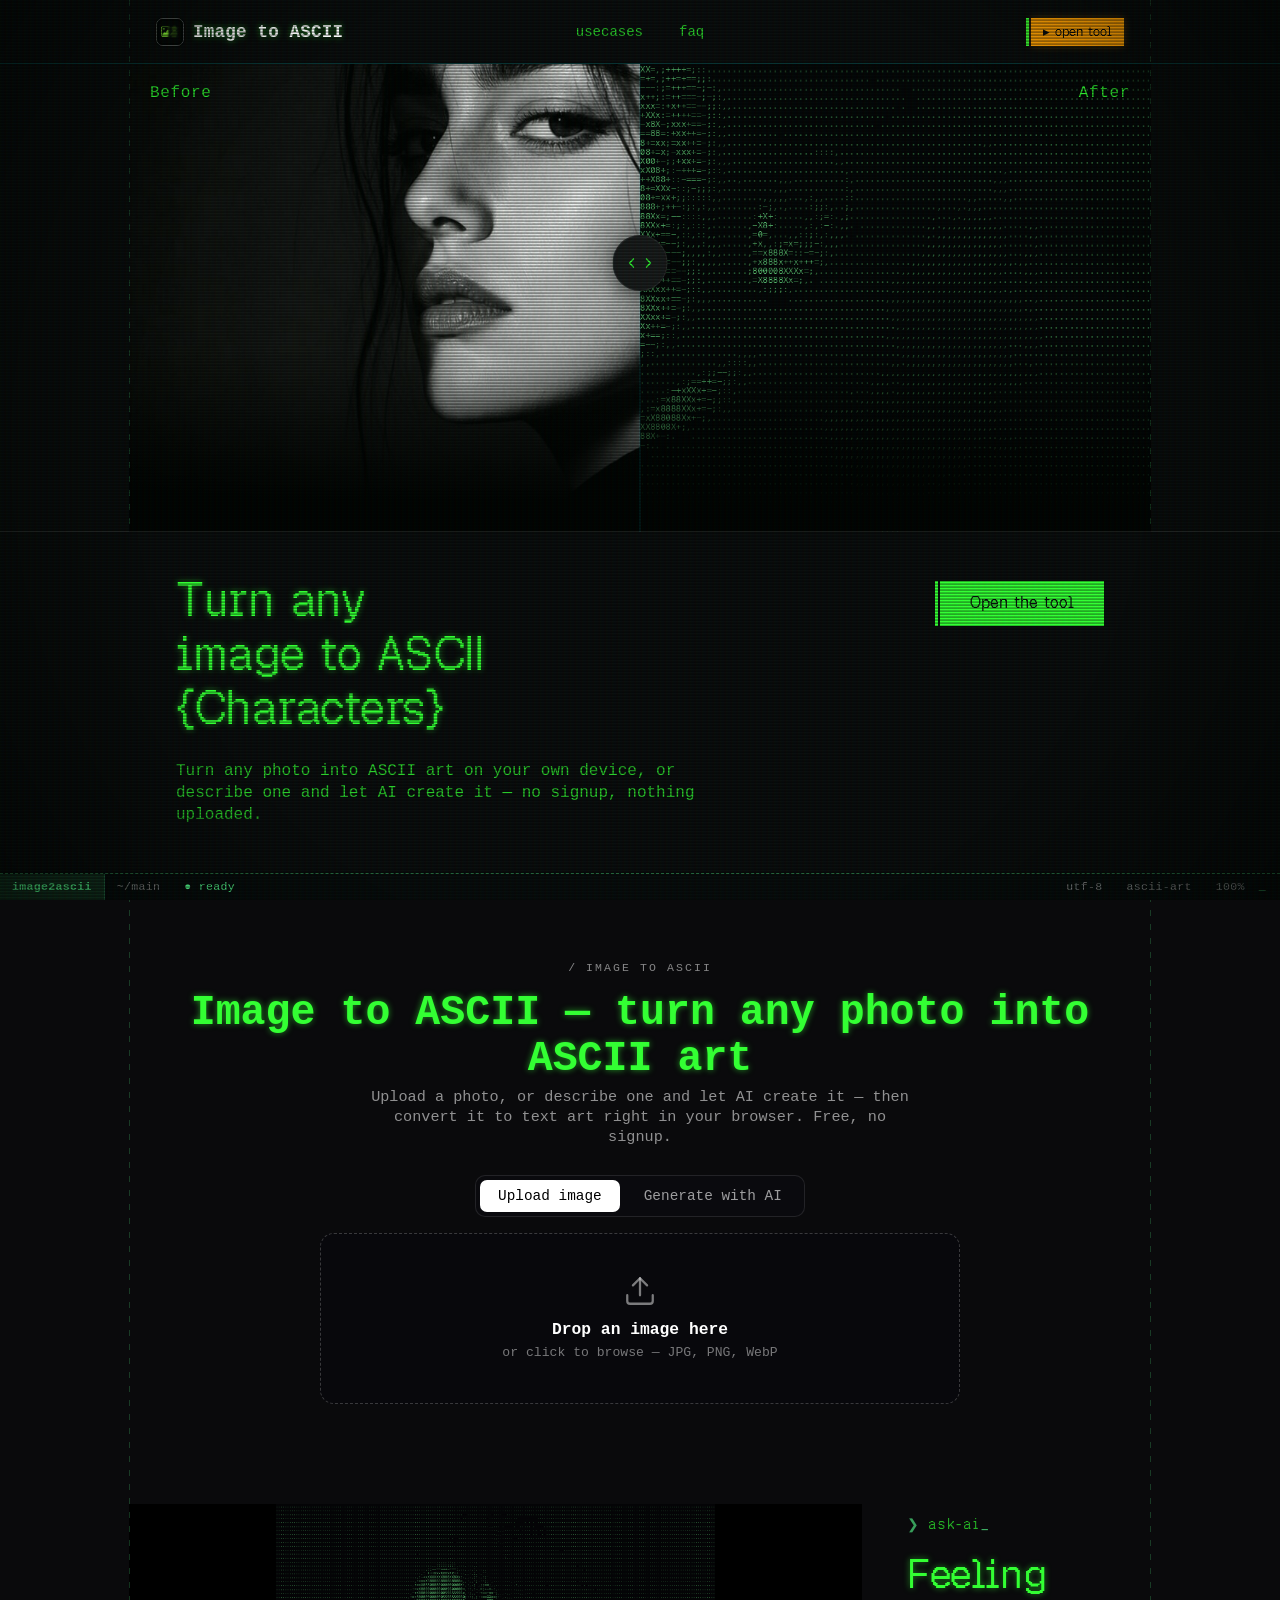
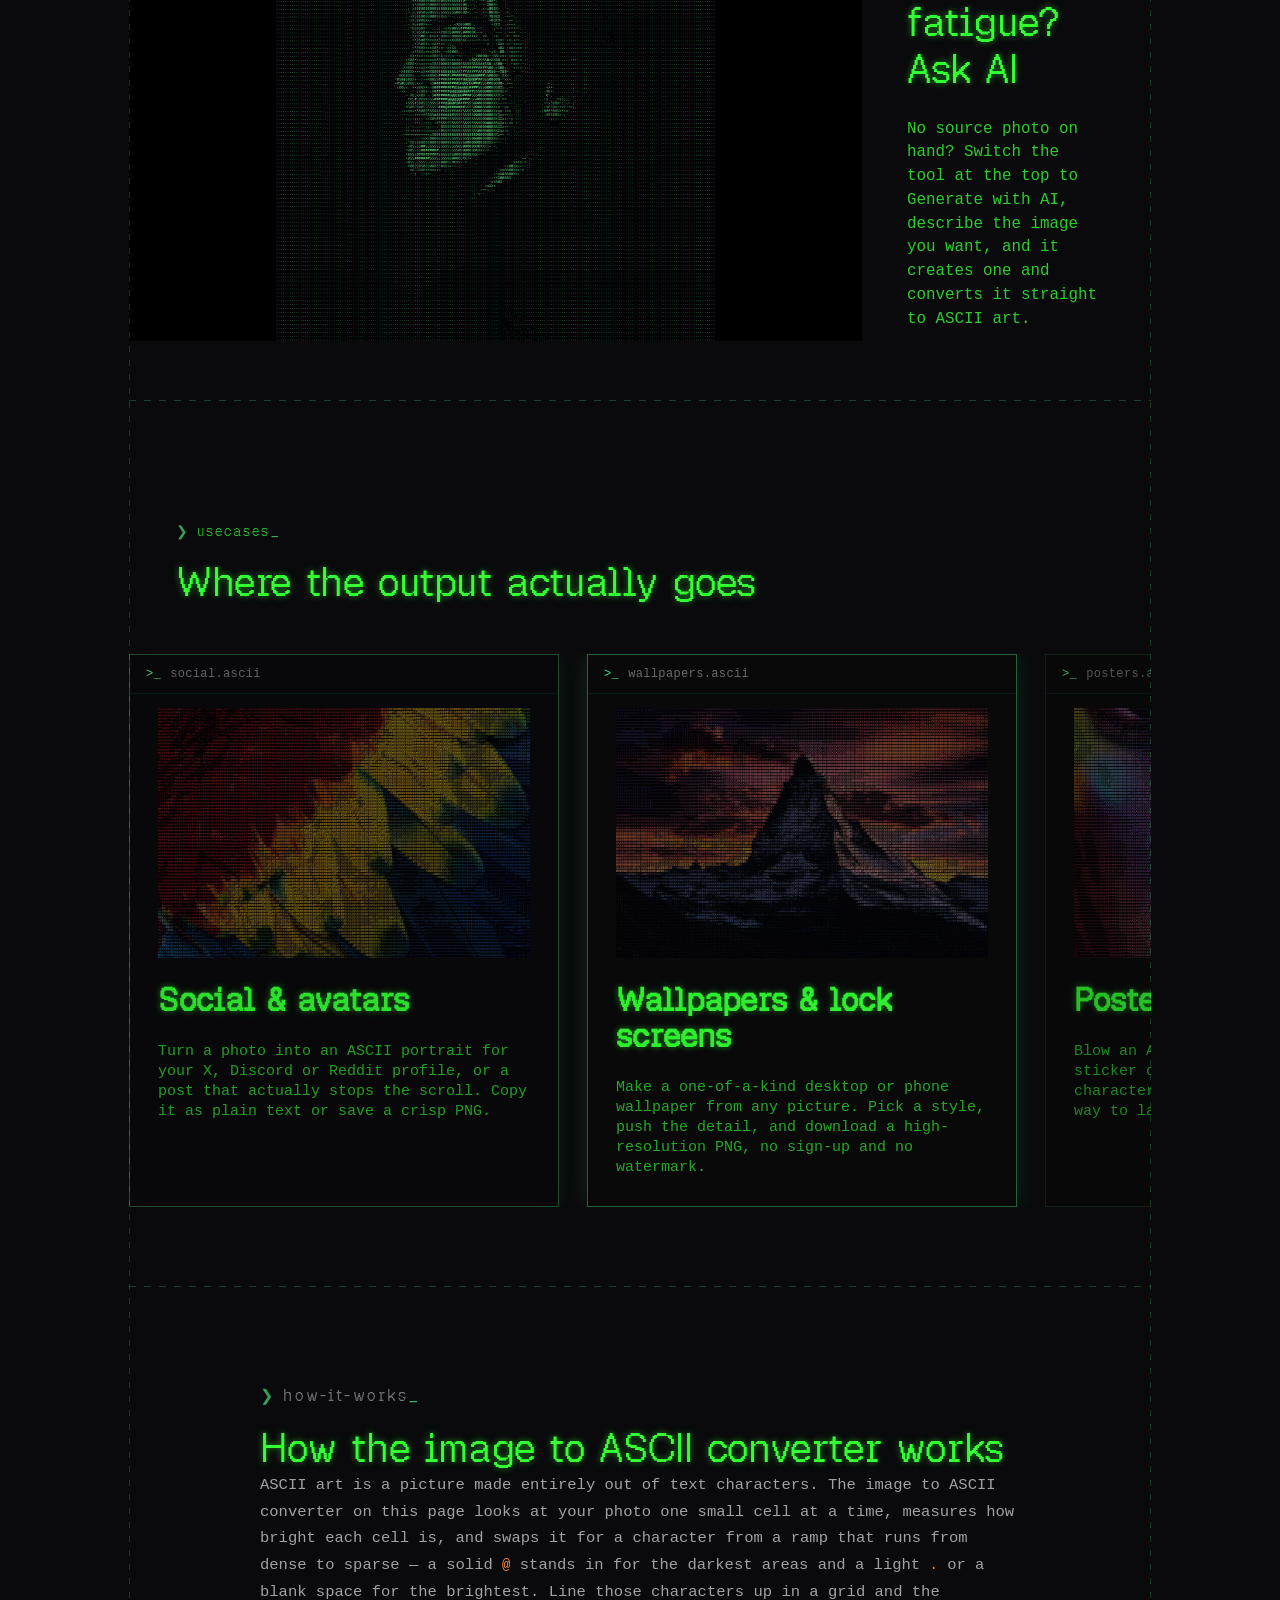
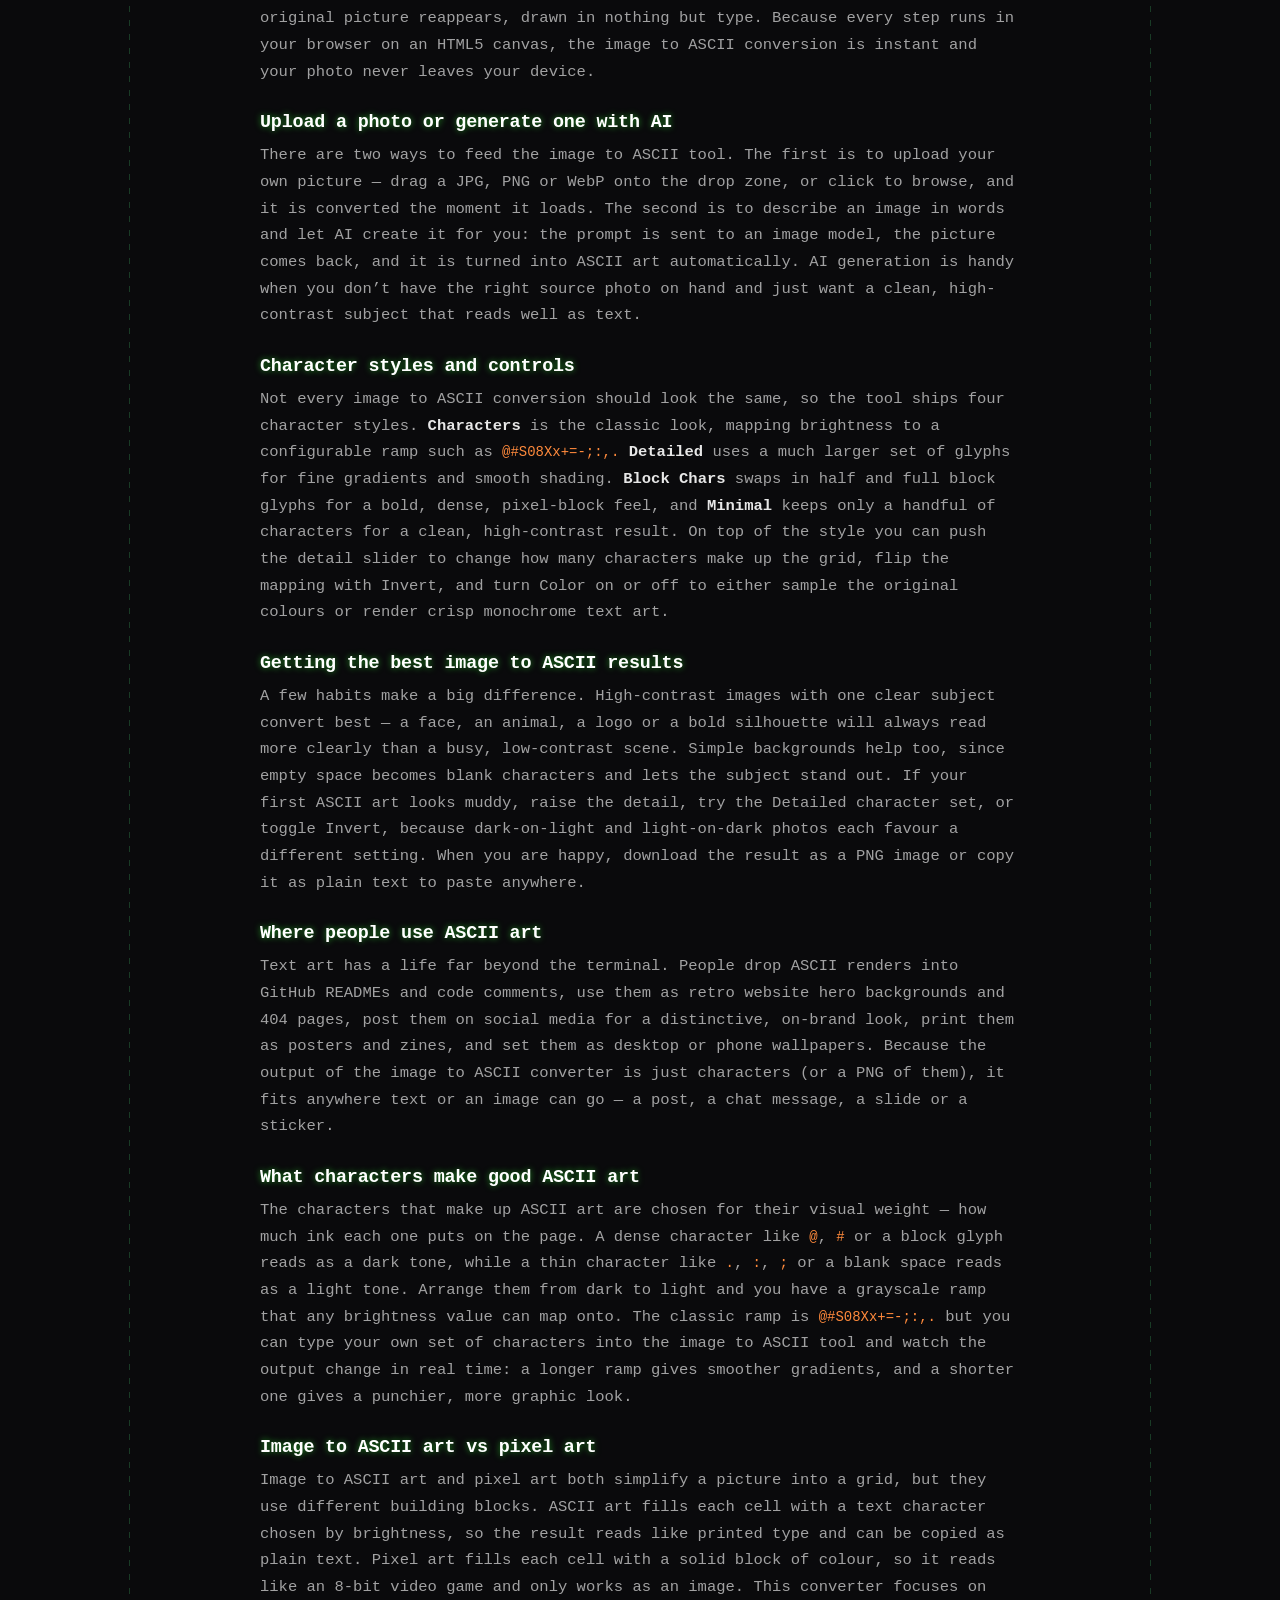
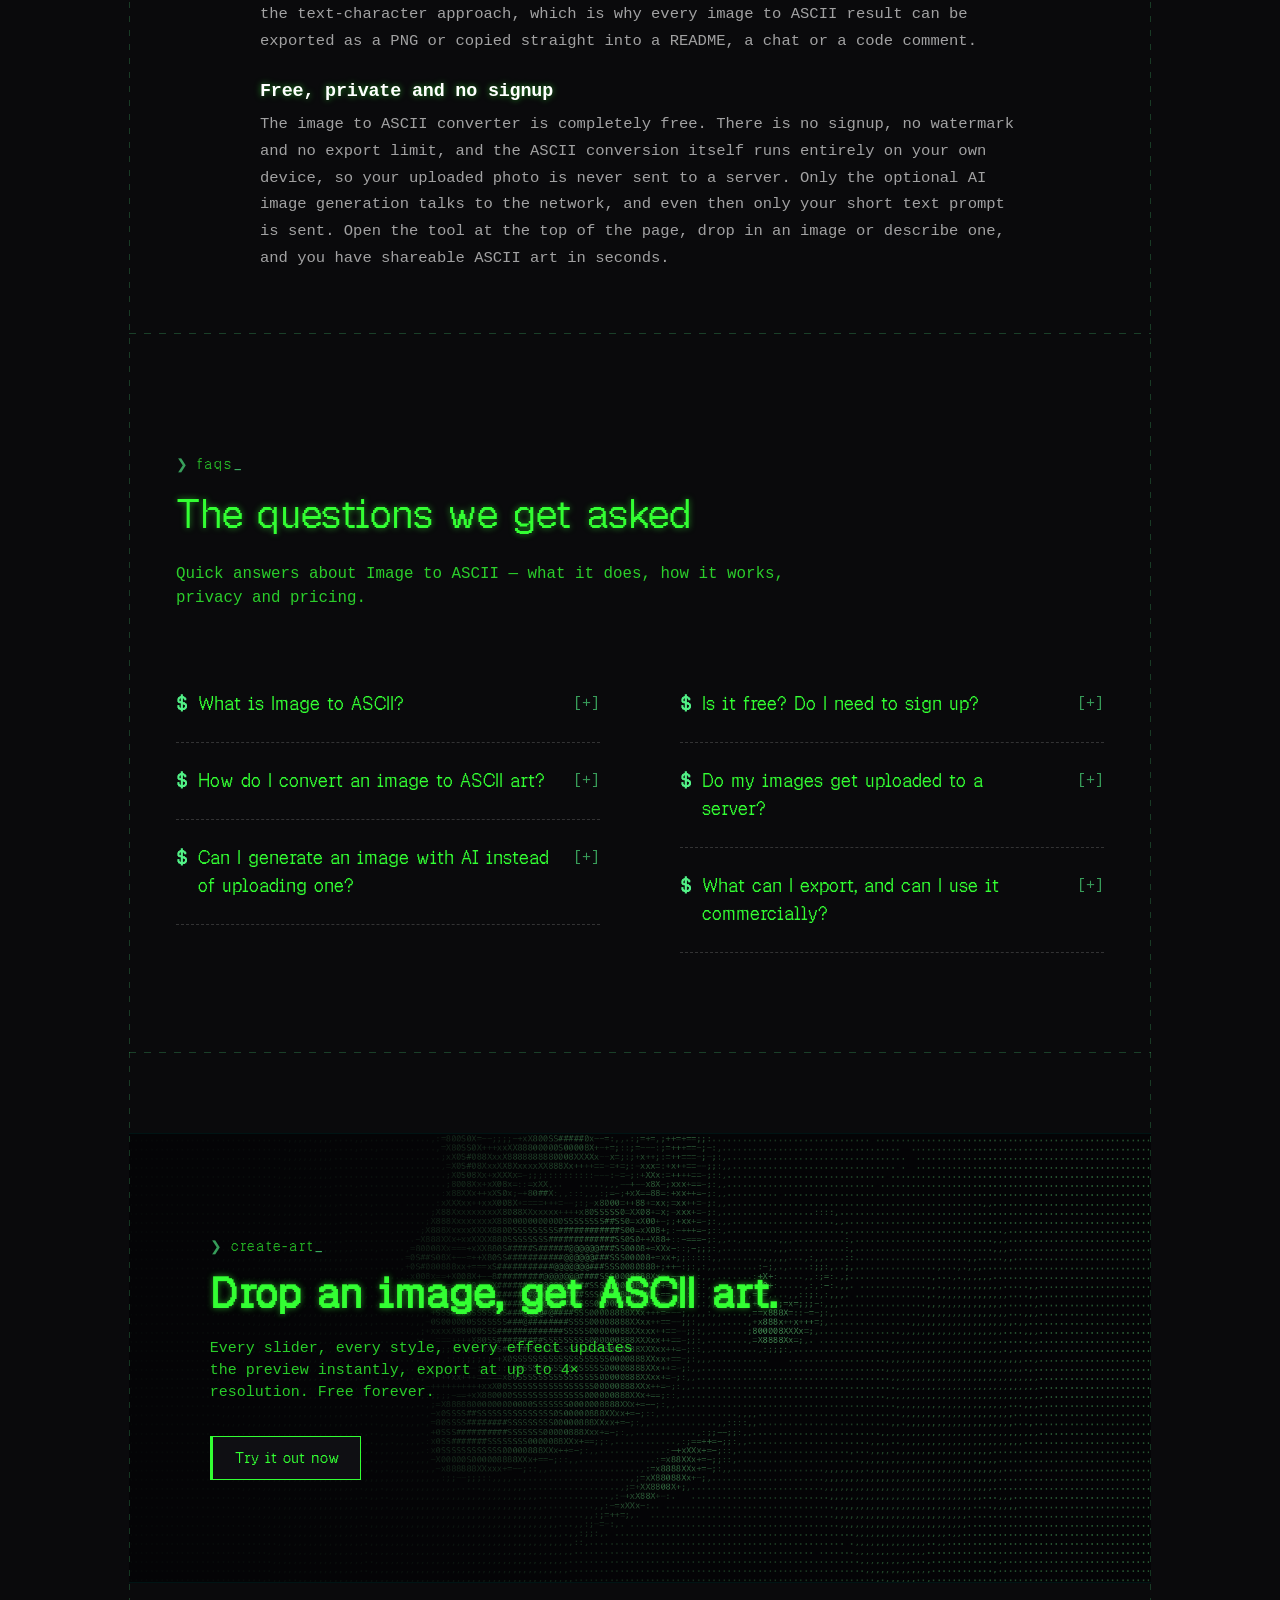
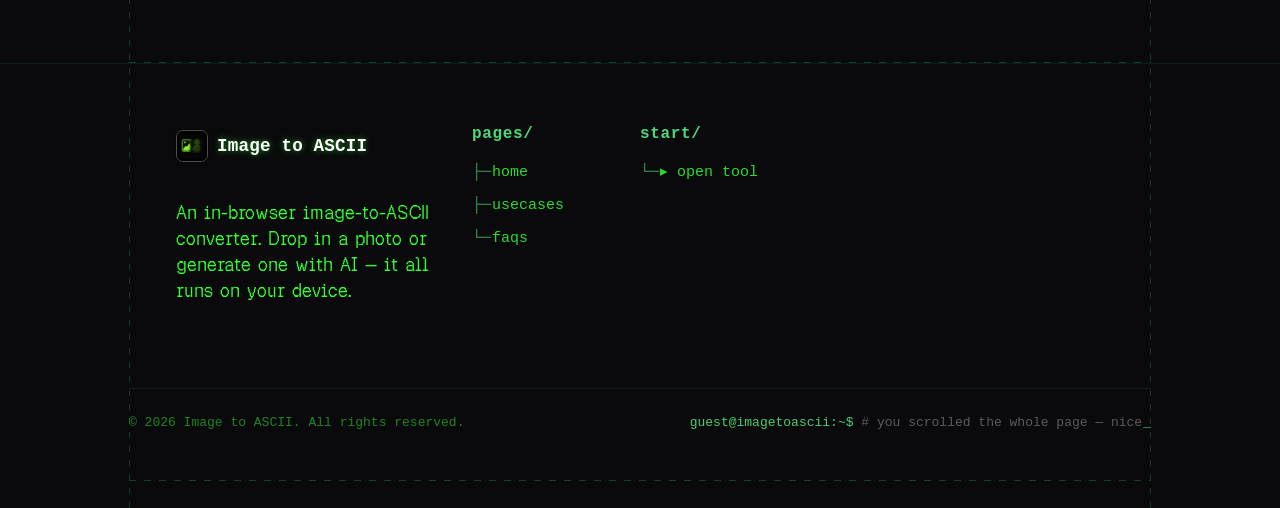
==== commit 12b3b16d: "fix(usecases): lift spotlight brightness floor to match old marquee Off-centre cards were dimmed to " ====
--- a/index.html
+++ b/index.html
@@ -561,10 +561,13 @@
     flex: 0 0 clamp(300px, 40vw, 430px); margin-right: 28px;
     border: 1px solid var(--ia-edge-faint); background: var(--ia-bg);
     padding: 28px; display: flex; flex-direction: column; gap: 24px;
-    filter: brightness(calc(0.5 + 0.5 * var(--spot)));
-    opacity: calc(0.6 + 0.4 * var(--spot));
-    box-shadow: 0 0 calc(var(--spot) * 26px) rgb(87 255 143 / calc(var(--spot) * 0.13));
-    border-color: rgb(87 255 143 / calc(0.08 + var(--spot) * 0.32));
+    /* Floor kept high so off-centre cards read as bright as the old (undimmed)
+       marquee; the centre peaks at brightness 1 / opacity 1 — identical to the
+       hover state — with the green glow doing most of the "spotlight" work. */
+    filter: brightness(calc(0.82 + 0.18 * var(--spot)));
+    opacity: calc(0.88 + 0.12 * var(--spot));
+    box-shadow: 0 0 calc(var(--spot) * 30px) rgb(87 255 143 / calc(var(--spot) * 0.17));
+    border-color: rgb(87 255 143 / calc(0.1 + var(--spot) * 0.38));
   }
   .ia-case:hover { filter: brightness(1) !important; opacity: 1 !important; box-shadow: 0 0 26px rgb(87 255 143 / 0.13); border-color: rgb(87 255 143 / 0.4); }
   @media (prefers-reduced-motion: reduce) { .ia-cases-track { animation: none; } }
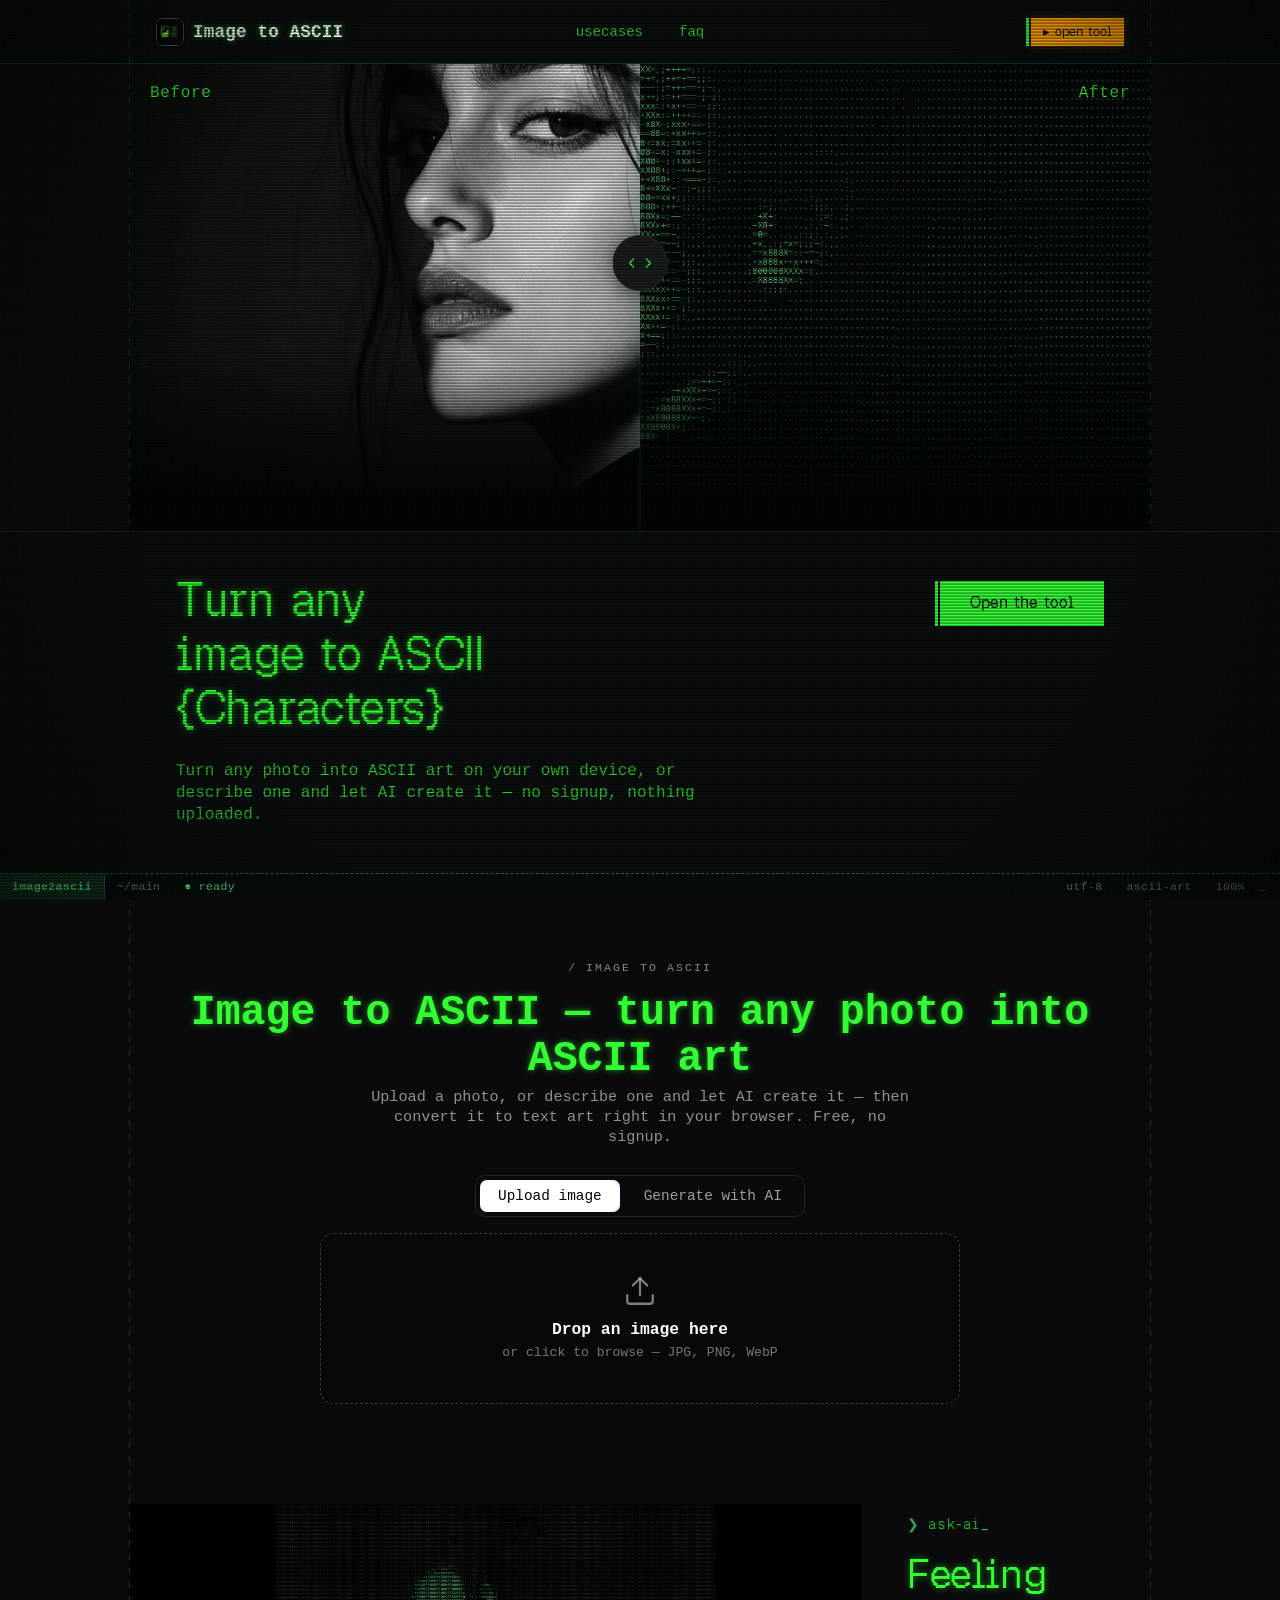
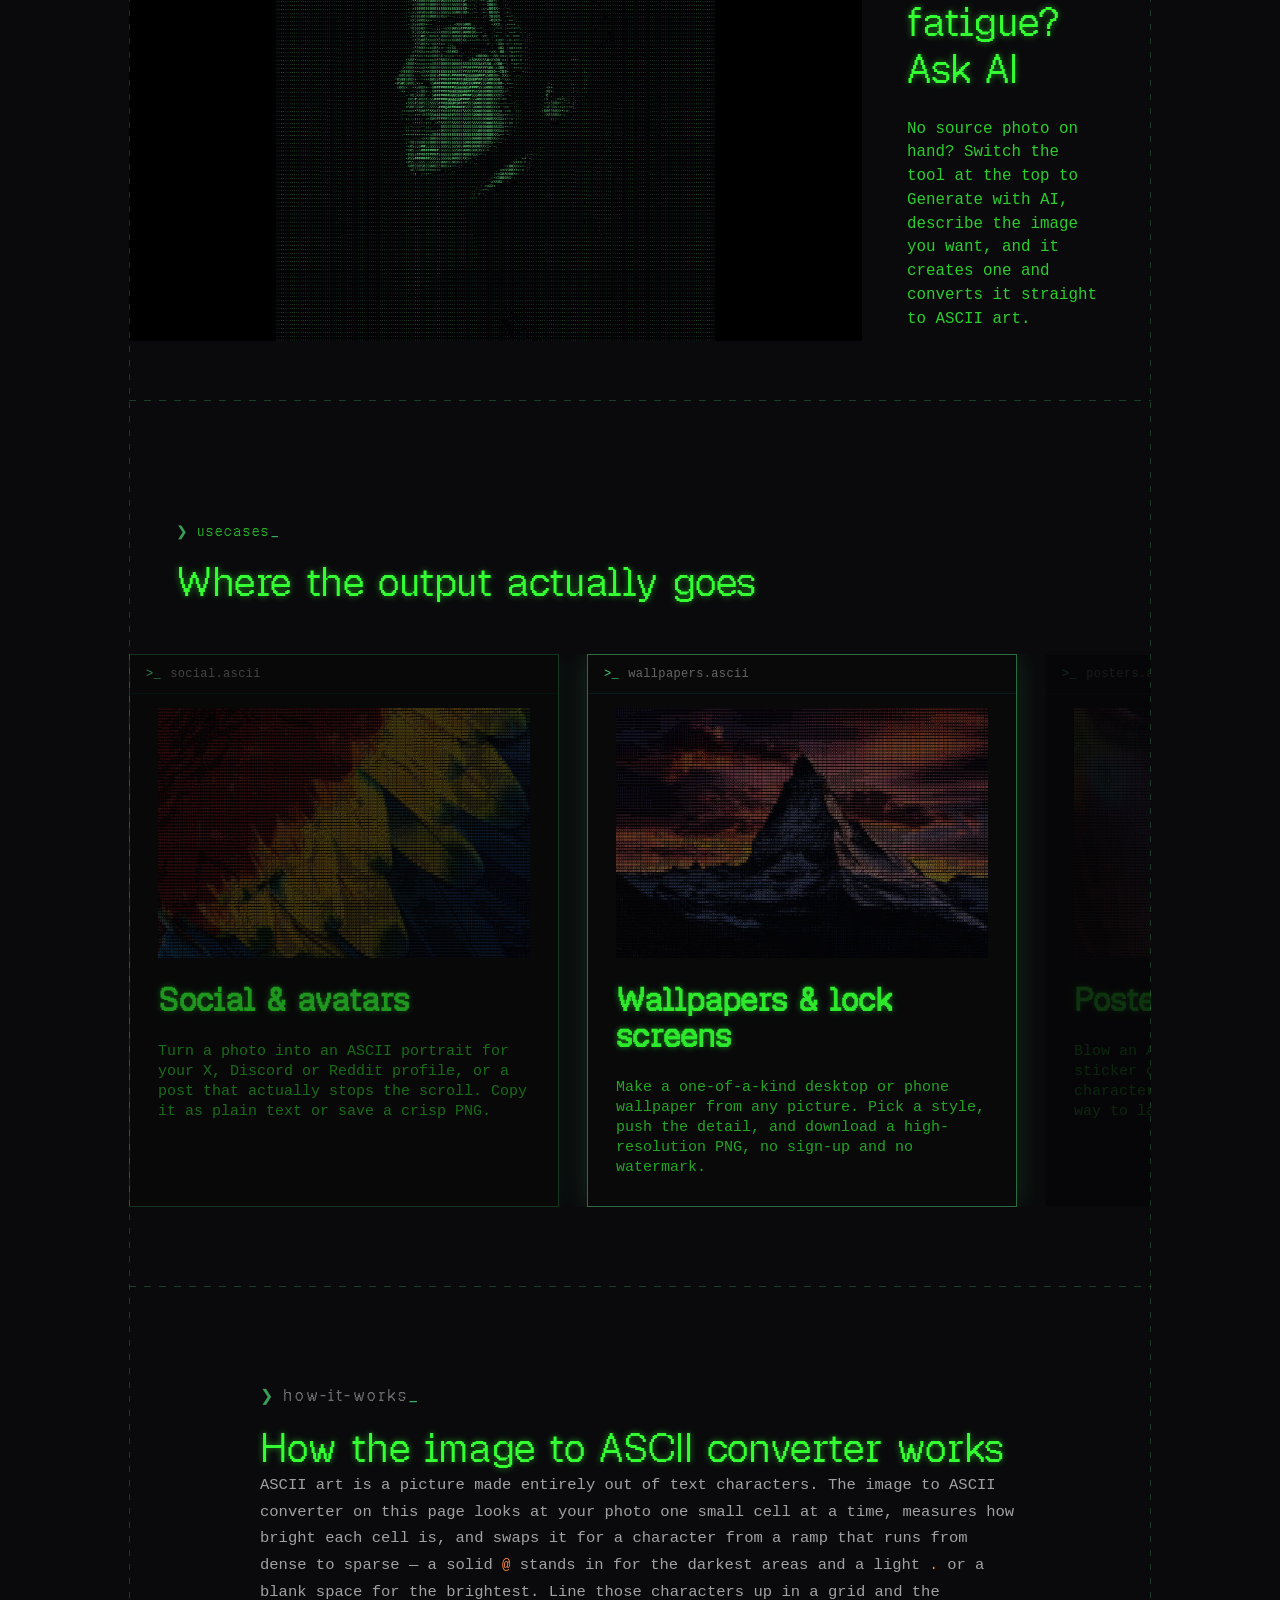
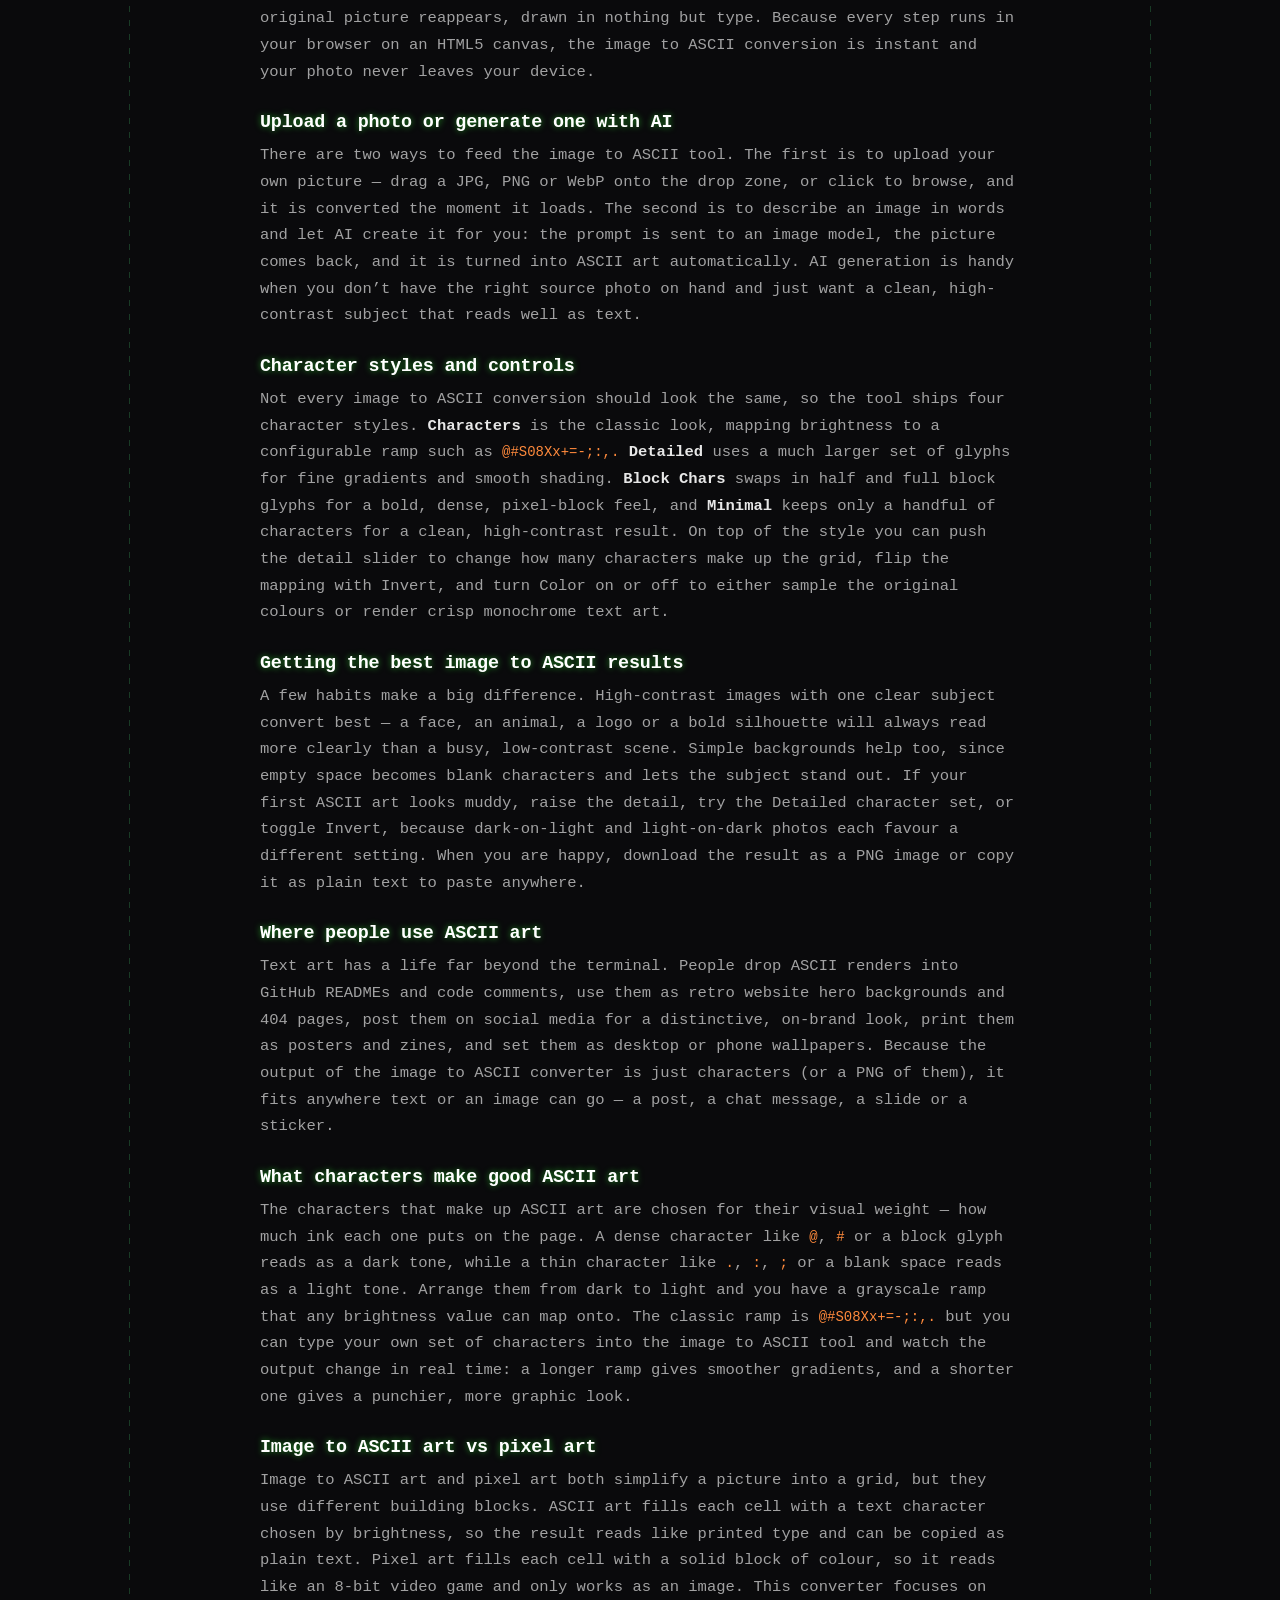
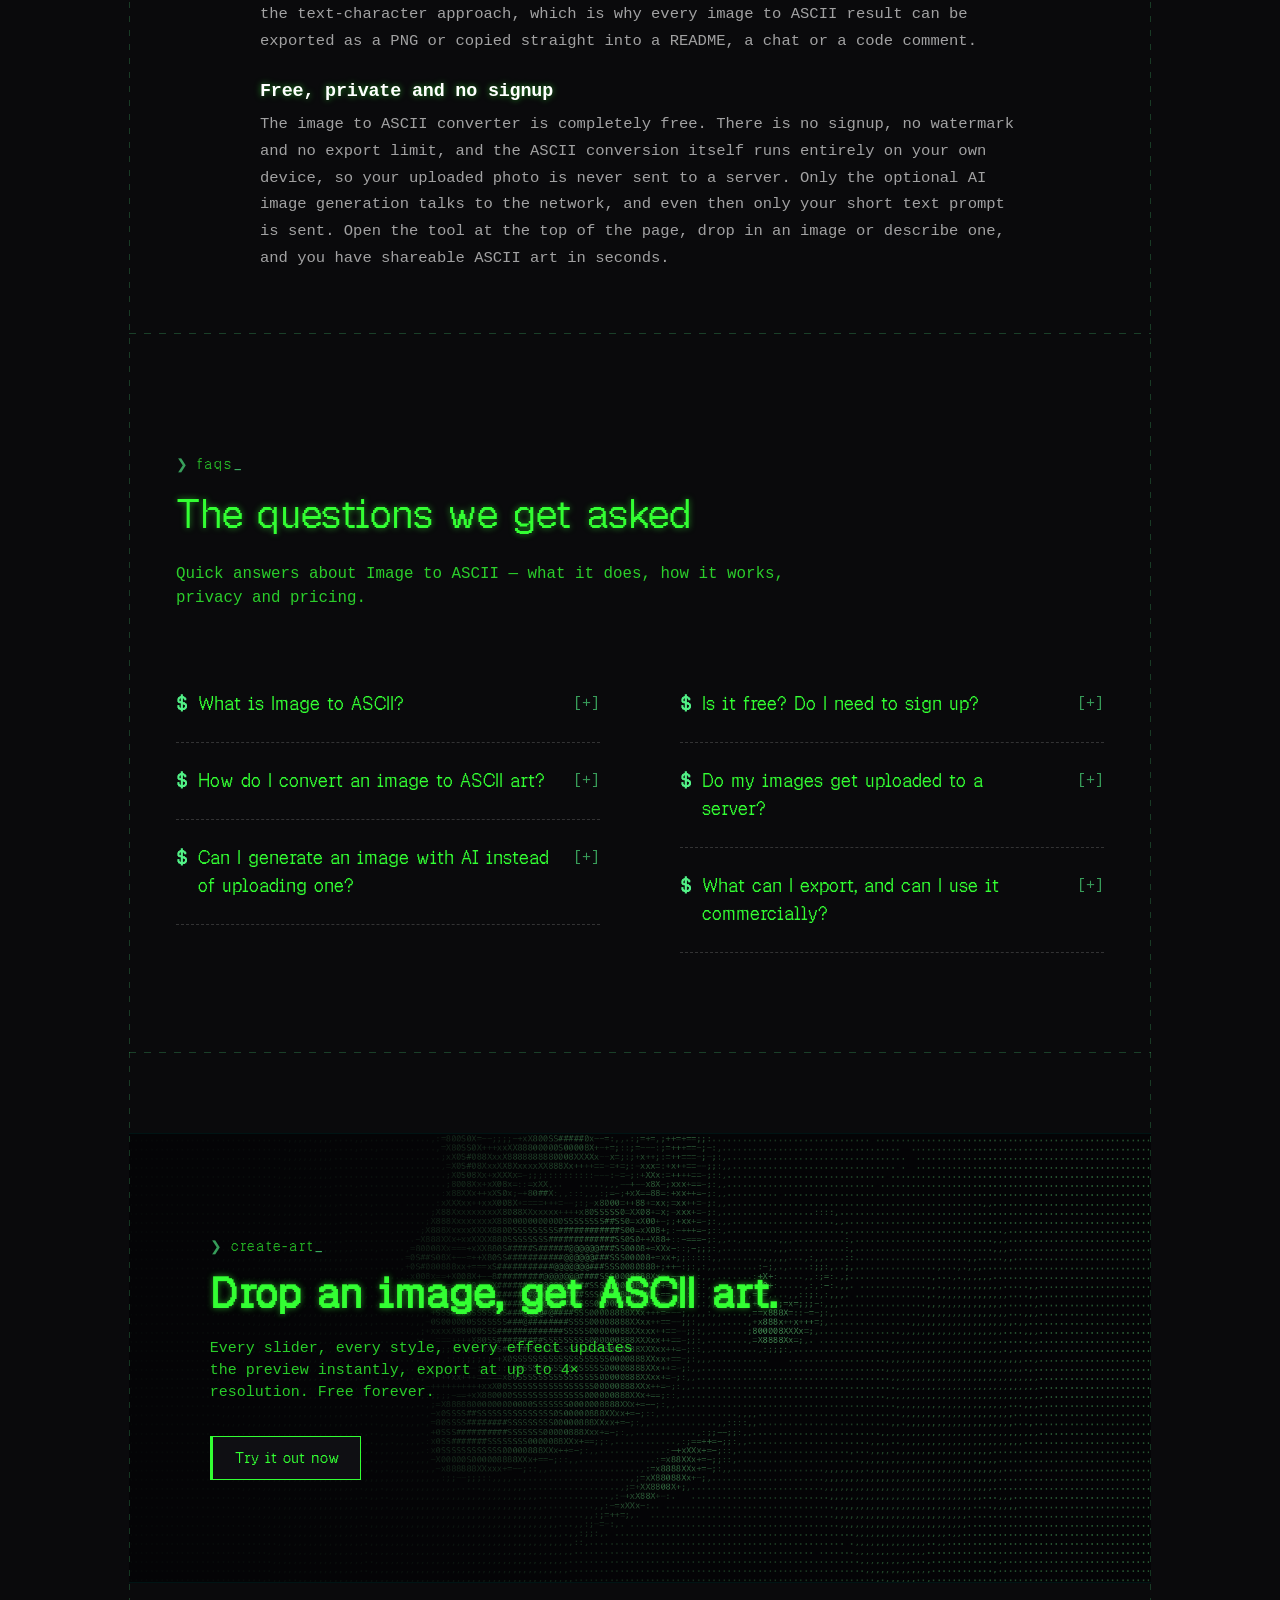
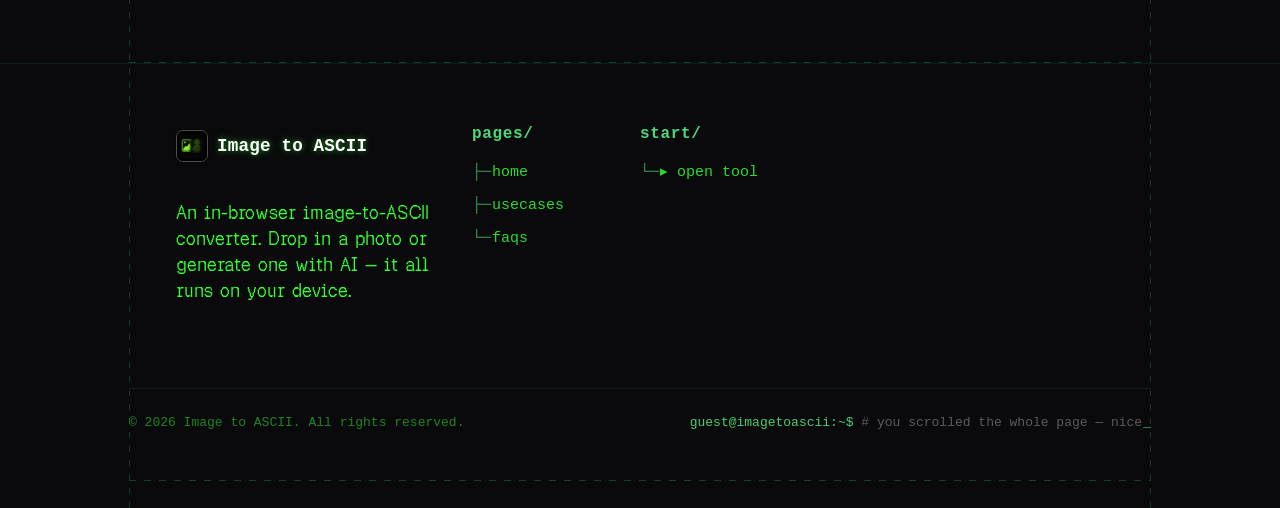
==== commit 731b7b37: "fix(usecases): make the spotlight visibly brighten the image, not just the border Previous floor (br" ====
--- a/index.html
+++ b/index.html
@@ -561,13 +561,13 @@
     flex: 0 0 clamp(300px, 40vw, 430px); margin-right: 28px;
     border: 1px solid var(--ia-edge-faint); background: var(--ia-bg);
     padding: 28px; display: flex; flex-direction: column; gap: 24px;
-    /* Floor kept high so off-centre cards read as bright as the old (undimmed)
-       marquee; the centre peaks at brightness 1 / opacity 1 — identical to the
-       hover state — with the green glow doing most of the "spotlight" work. */
-    filter: brightness(calc(0.82 + 0.18 * var(--spot)));
-    opacity: calc(0.88 + 0.12 * var(--spot));
+    /* Strong swing so the IMAGE itself visibly glows up at the centre and
+       darkens toward the edges (not just the border): centre = brightness 1 /
+       opacity 1 (identical to hover), edges fall to ~0.4. */
+    filter: brightness(calc(0.4 + 0.6 * var(--spot)));
+    opacity: calc(0.45 + 0.55 * var(--spot));
     box-shadow: 0 0 calc(var(--spot) * 30px) rgb(87 255 143 / calc(var(--spot) * 0.17));
-    border-color: rgb(87 255 143 / calc(0.1 + var(--spot) * 0.38));
+    border-color: rgb(87 255 143 / calc(0.08 + var(--spot) * 0.4));
   }
   .ia-case:hover { filter: brightness(1) !important; opacity: 1 !important; box-shadow: 0 0 26px rgb(87 255 143 / 0.13); border-color: rgb(87 255 143 / 0.4); }
   @media (prefers-reduced-motion: reduce) { .ia-cases-track { animation: none; } }
@@ -1518,8 +1518,9 @@
       var r = cards[i].getBoundingClientRect();
       // Skip cards fully outside the viewport (nothing to light).
       if (r.right < tr.left - 60 || r.left > tr.right + 60) { cards[i].style.setProperty('--spot', '0'); continue; }
+      var half = r.width * 0.3; // plateau: card holds full brightness while its centre is near the middle
       var dist = Math.abs((r.left + r.width / 2) - centre);
-      var spot = Math.max(0, 1 - dist / (r.width * 1.6));
+      var spot = dist <= half ? 1 : Math.max(0, 1 - (dist - half) / (r.width * 0.95));
       cards[i].style.setProperty('--spot', spot.toFixed(3));
     }
     if (onScreen) raf = requestAnimationFrame(frame);
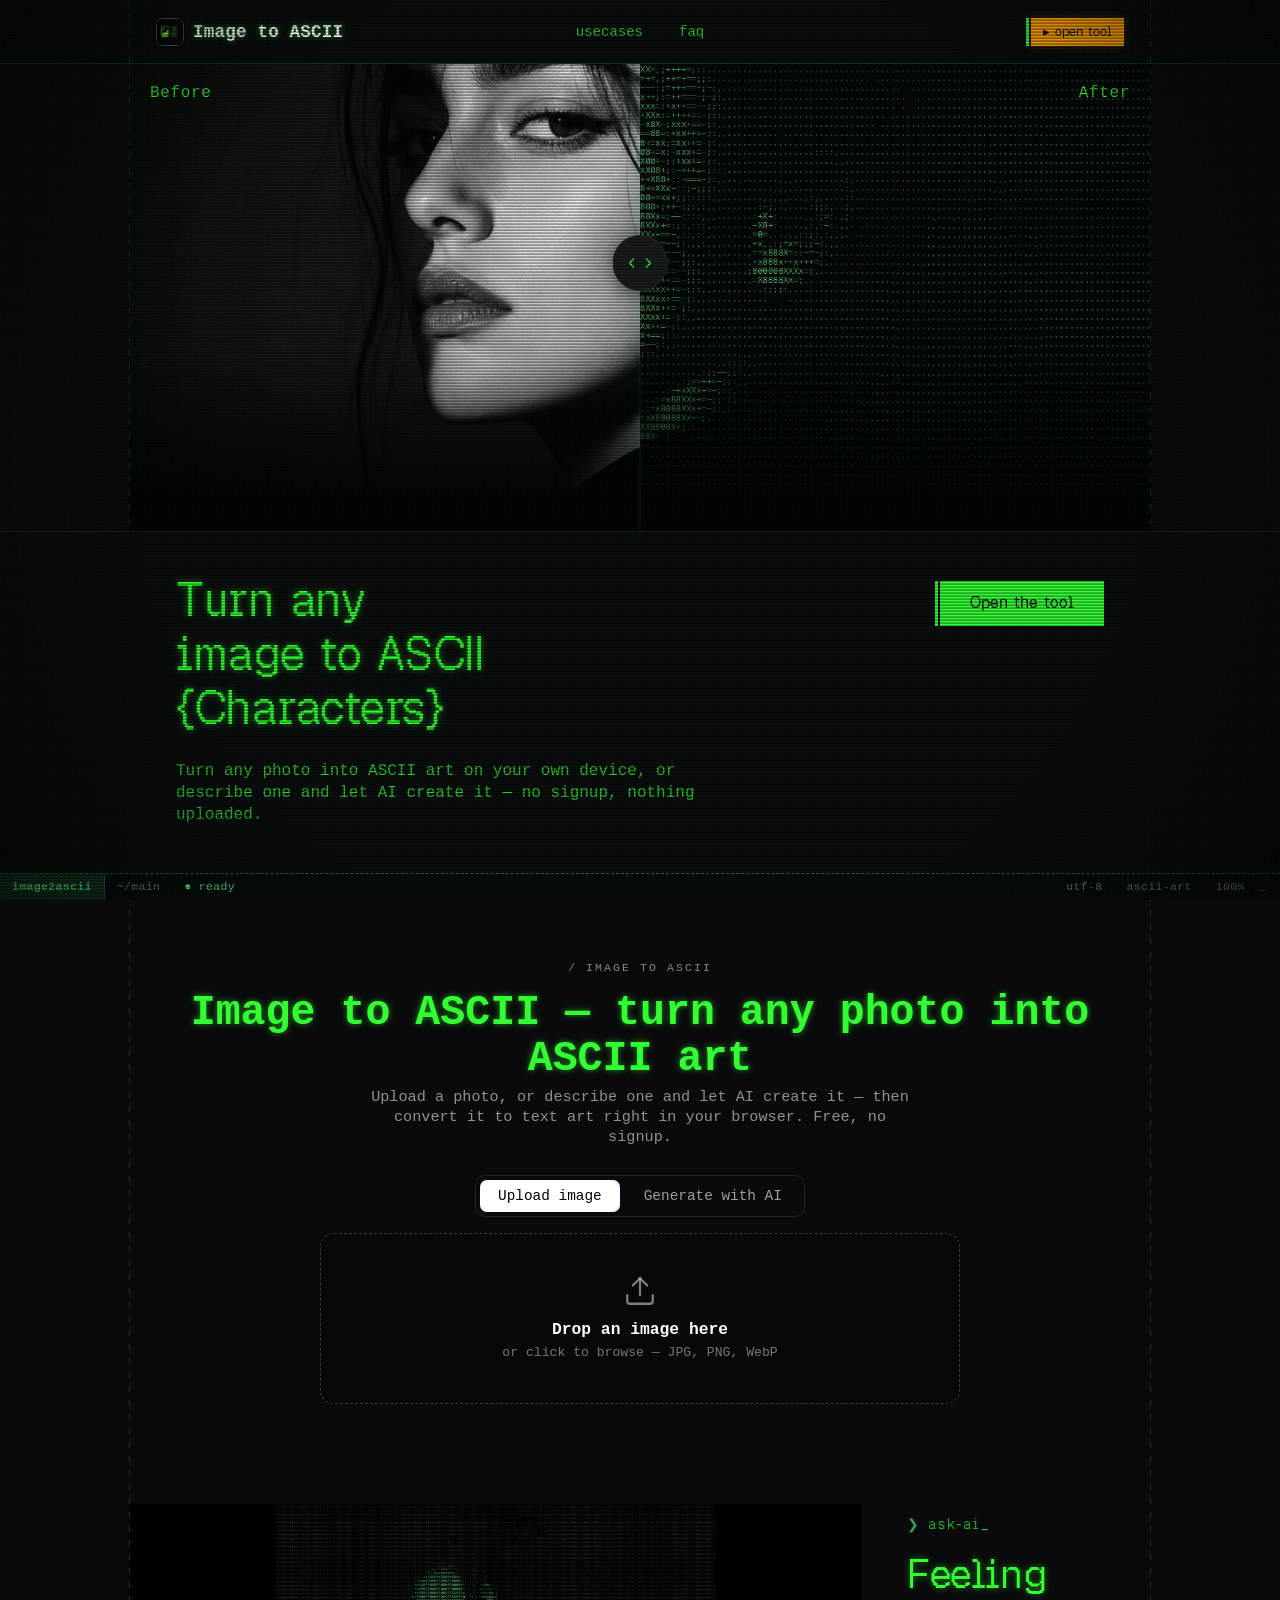
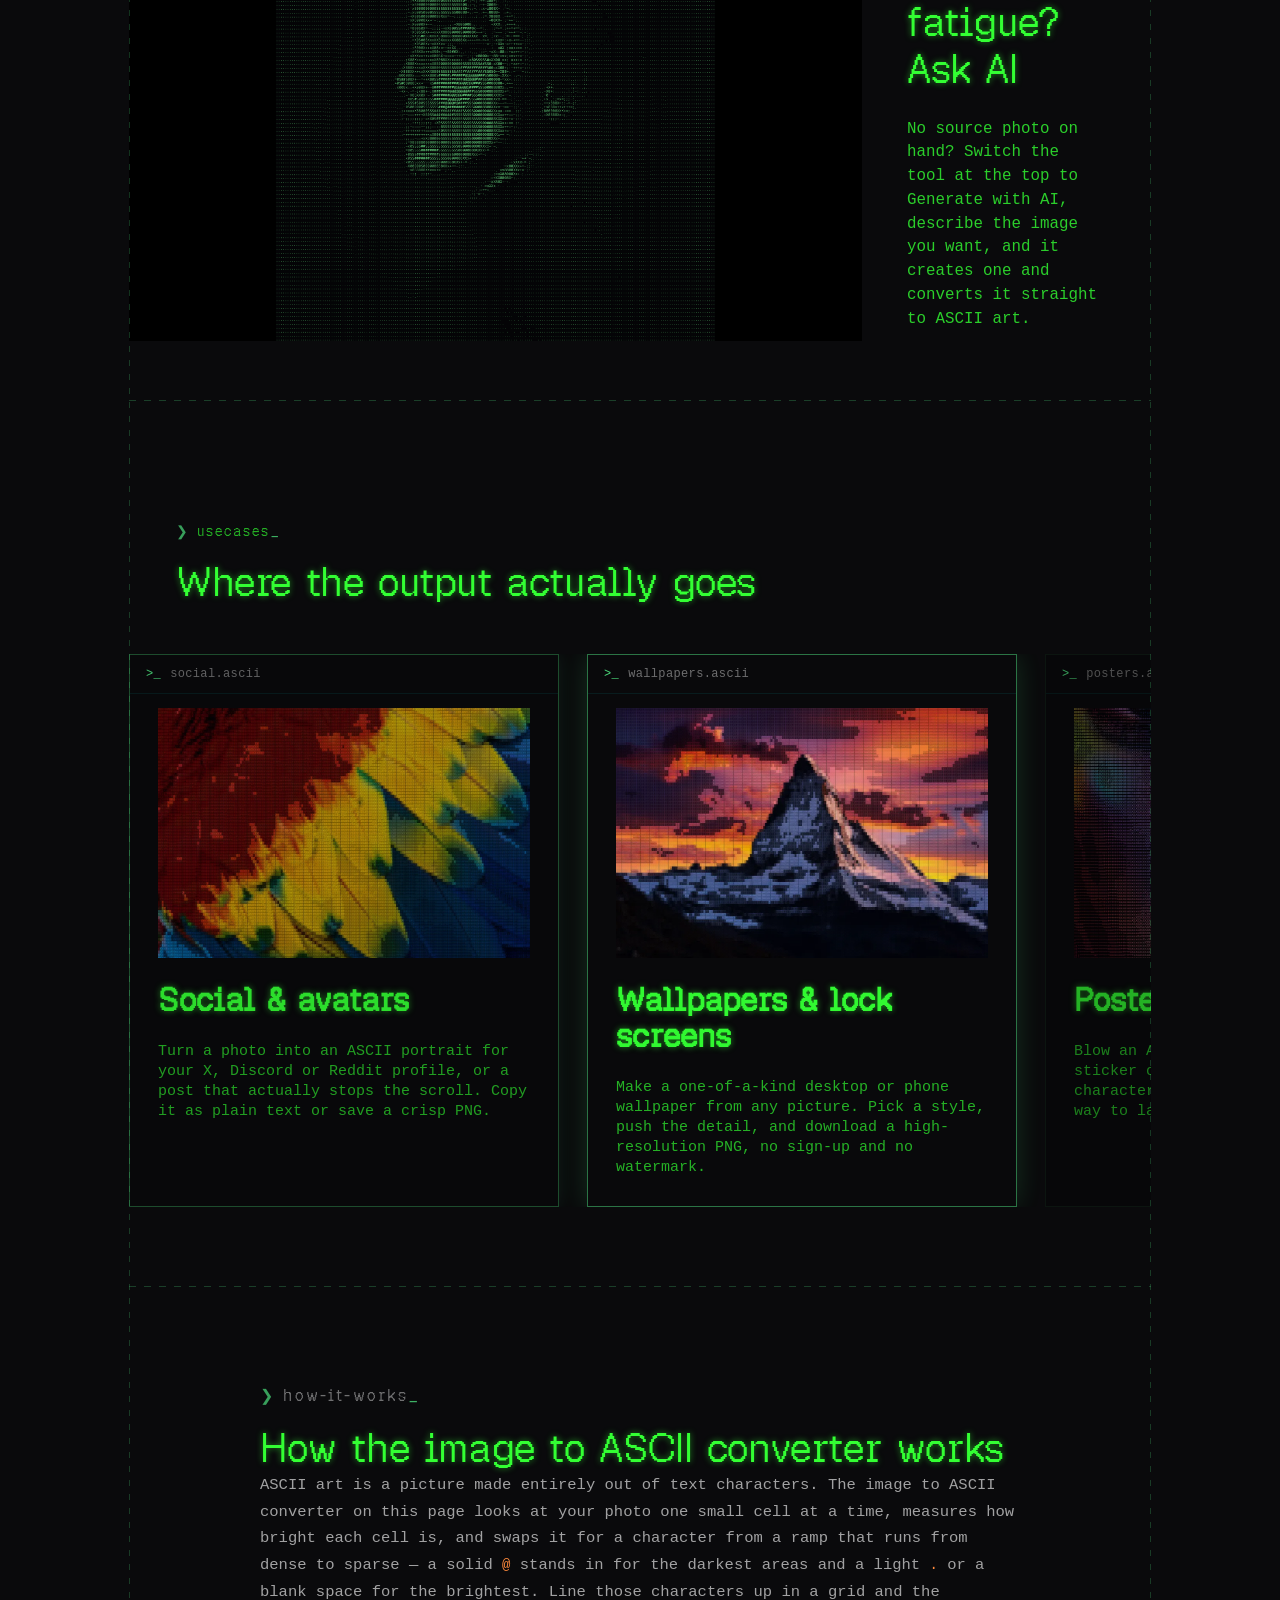
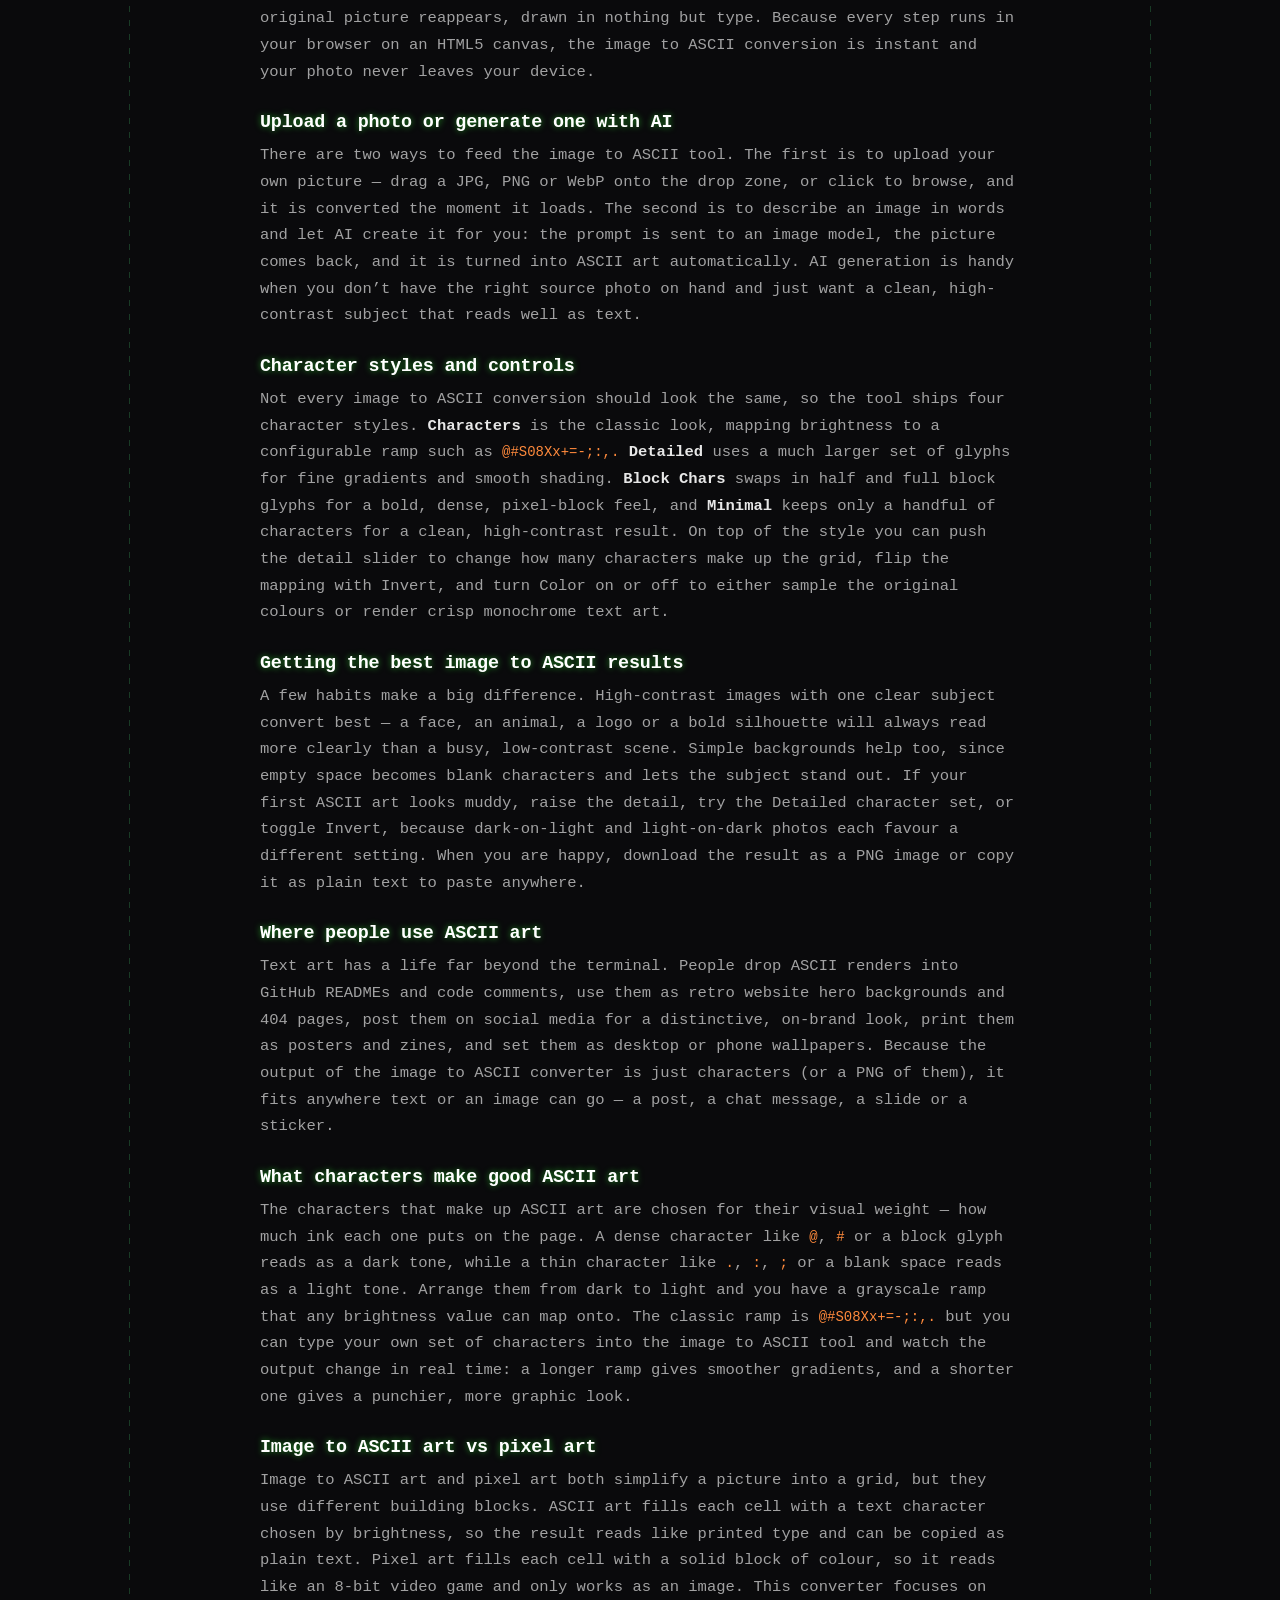
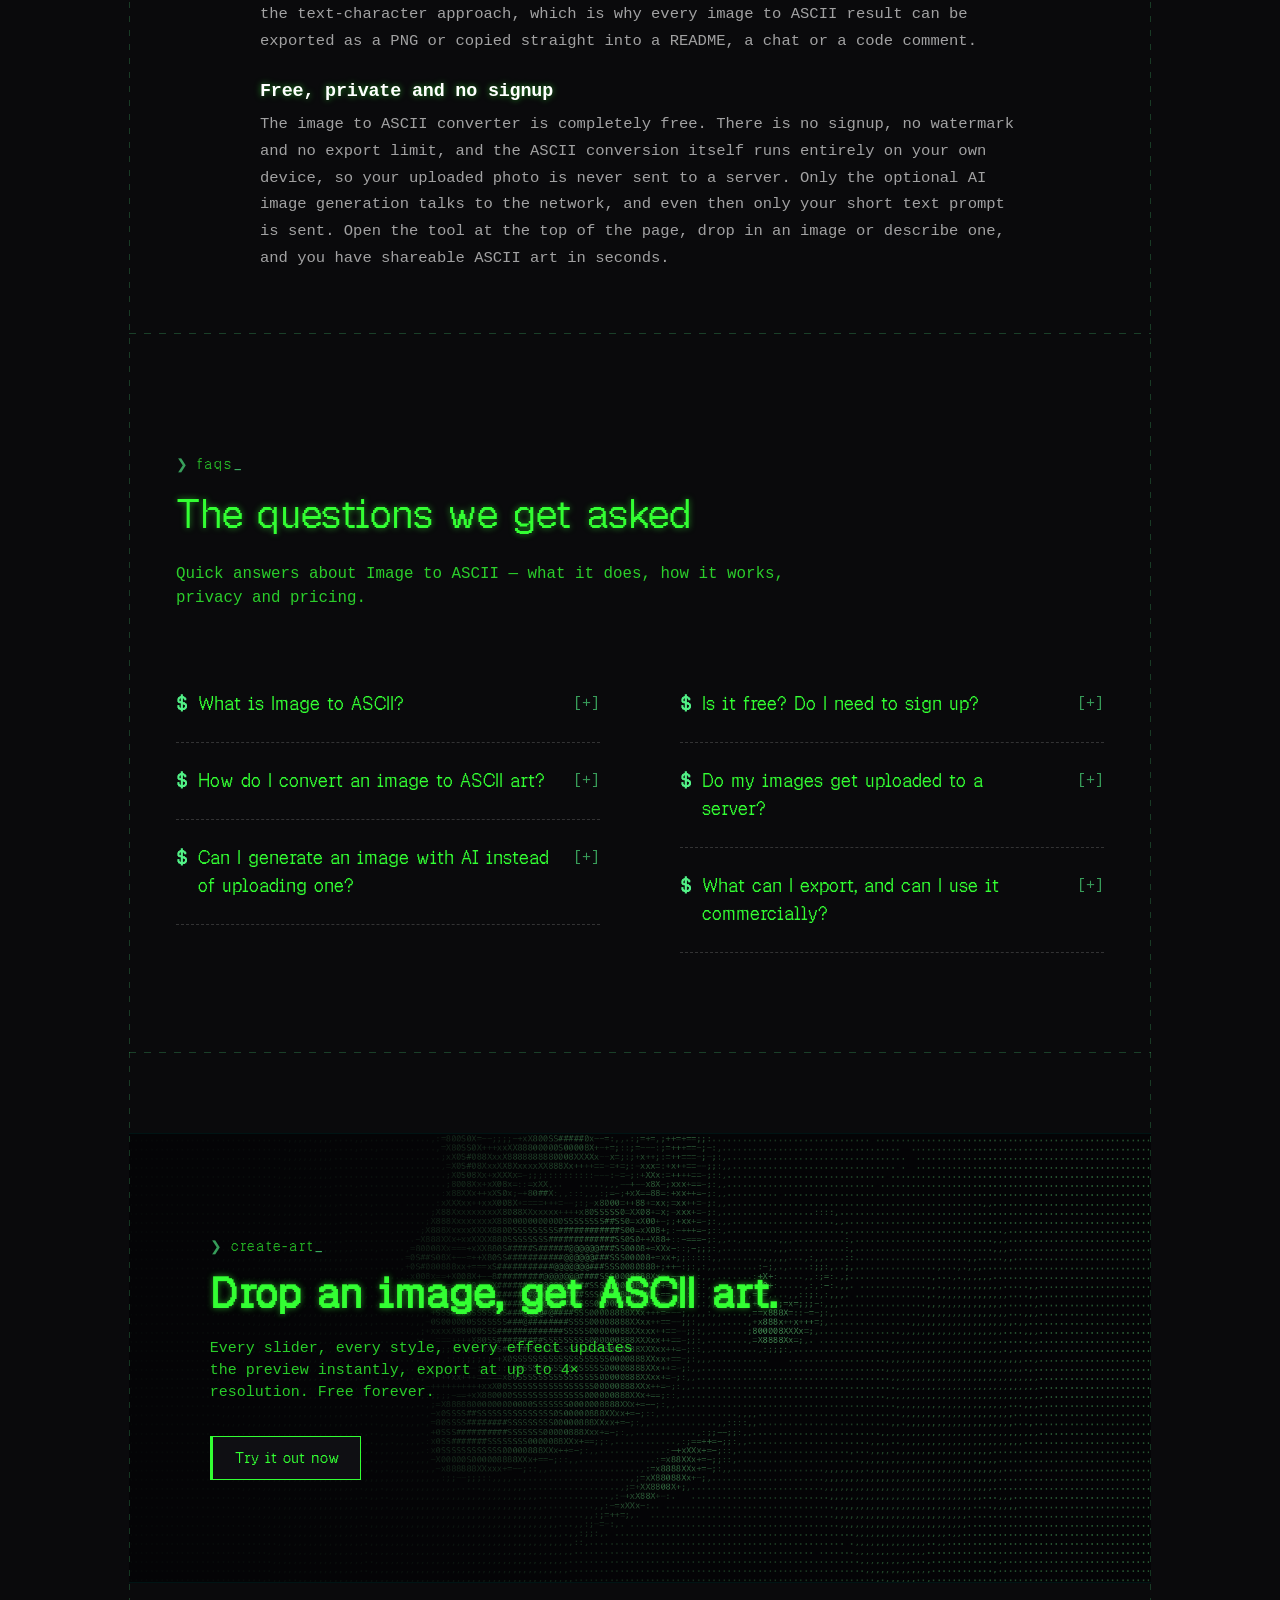
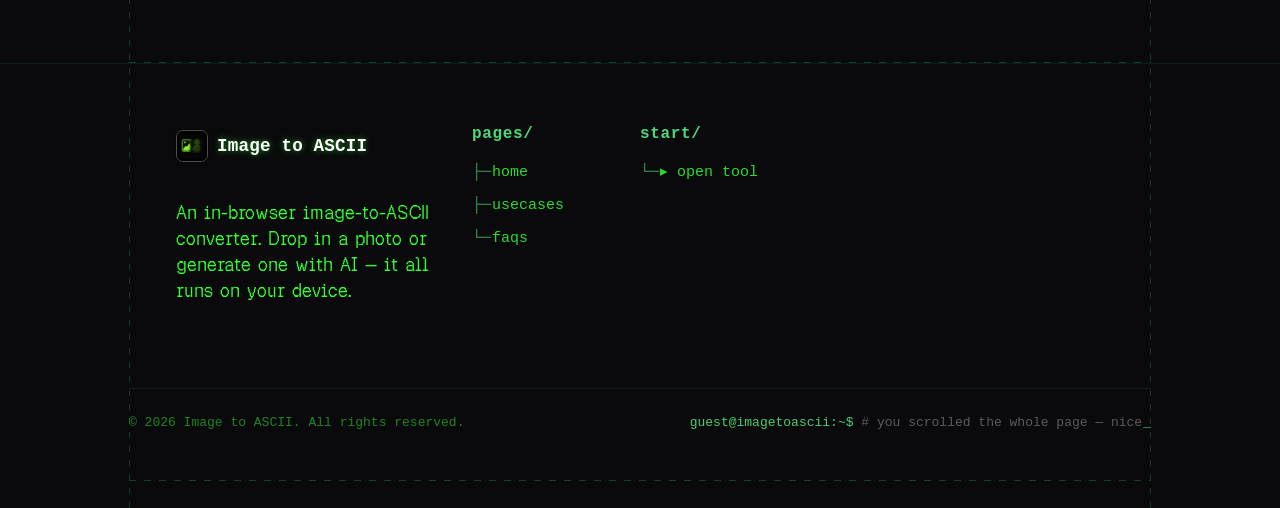
==== commit 962dabc1: "fix(usecases): centre card crossfades to the bright -b render = hover brightness Root cause found: t" ====
--- a/index.html
+++ b/index.html
@@ -561,11 +561,13 @@
     flex: 0 0 clamp(300px, 40vw, 430px); margin-right: 28px;
     border: 1px solid var(--ia-edge-faint); background: var(--ia-bg);
     padding: 28px; display: flex; flex-direction: column; gap: 24px;
-    /* Strong swing so the IMAGE itself visibly glows up at the centre and
-       darkens toward the edges (not just the border): centre = brightness 1 /
-       opacity 1 (identical to hover), edges fall to ~0.4. */
-    filter: brightness(calc(0.4 + 0.6 * var(--spot)));
-    opacity: calc(0.45 + 0.55 * var(--spot));
+    /* Centre === hover: the card crossfades to the bright -b render (see
+       .ia-case-shot--hover) AND lifts to brightness 1 / opacity 1, so a centred
+       card is pixel-identical to its hover state. Off-centre it shows the darker
+       -a render at a gentle 0.82 floor (the a→b swap is ~3× on its own, so the
+       filter only needs to nudge). */
+    filter: brightness(calc(0.82 + 0.18 * var(--spot)));
+    opacity: calc(0.85 + 0.15 * var(--spot));
     box-shadow: 0 0 calc(var(--spot) * 30px) rgb(87 255 143 / calc(var(--spot) * 0.17));
     border-color: rgb(87 255 143 / calc(0.08 + var(--spot) * 0.4));
   }
@@ -582,7 +584,7 @@
     position: absolute; inset: 0; width: 100%; height: 100%; object-fit: cover; display: block;
     transition: opacity 0.4s ease, transform 0.5s ease;
   }
-  .ia-case-shot--hover { opacity: 0; }
+  .ia-case-shot--hover { opacity: var(--spot); } /* crossfade to the bright -b render as the card nears the centre */
   .ia-case:hover .ia-case-shot { opacity: 0; transform: scale(1.04); }
   .ia-case:hover .ia-case-shot--hover { opacity: 1; transform: scale(1.04); }
   .ia-case-title { font-family: var(--ia-display); font-size: 32px; line-height: 36px; color: var(--ia-fg); margin: 0; }
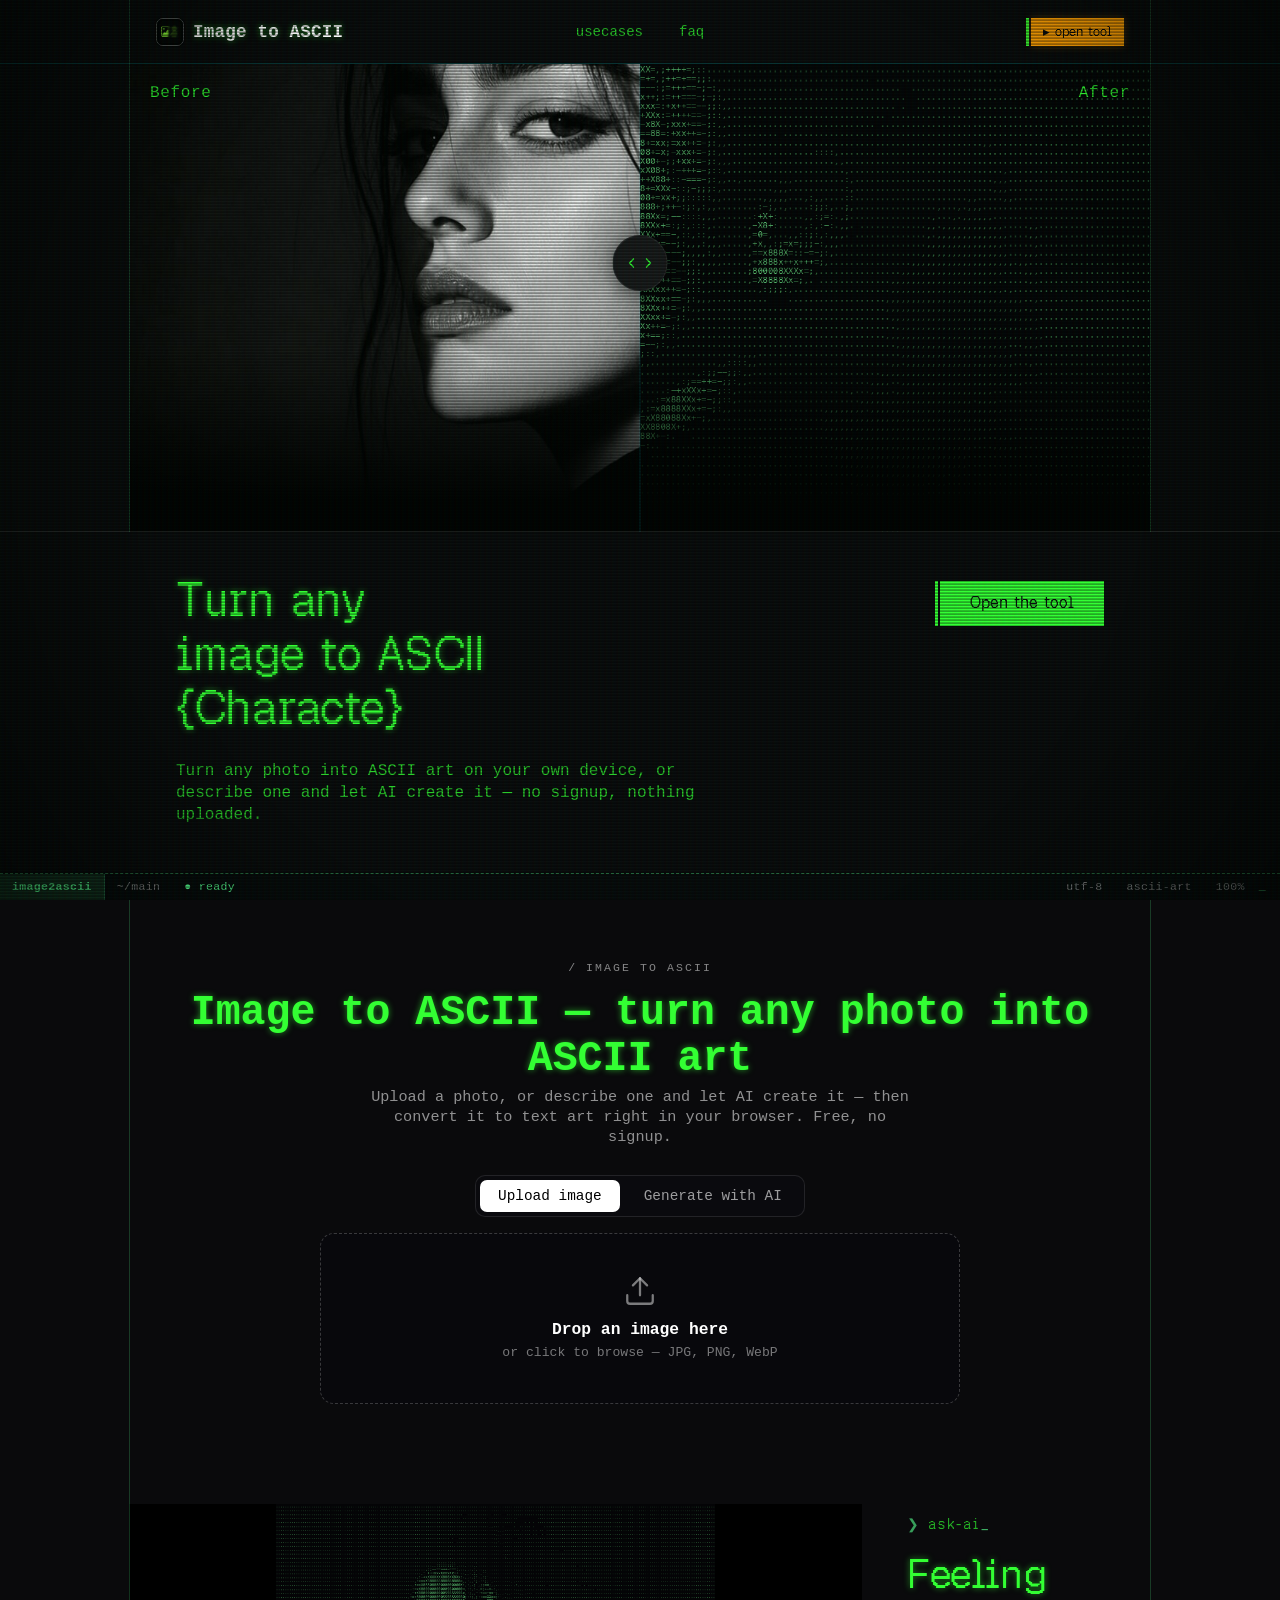
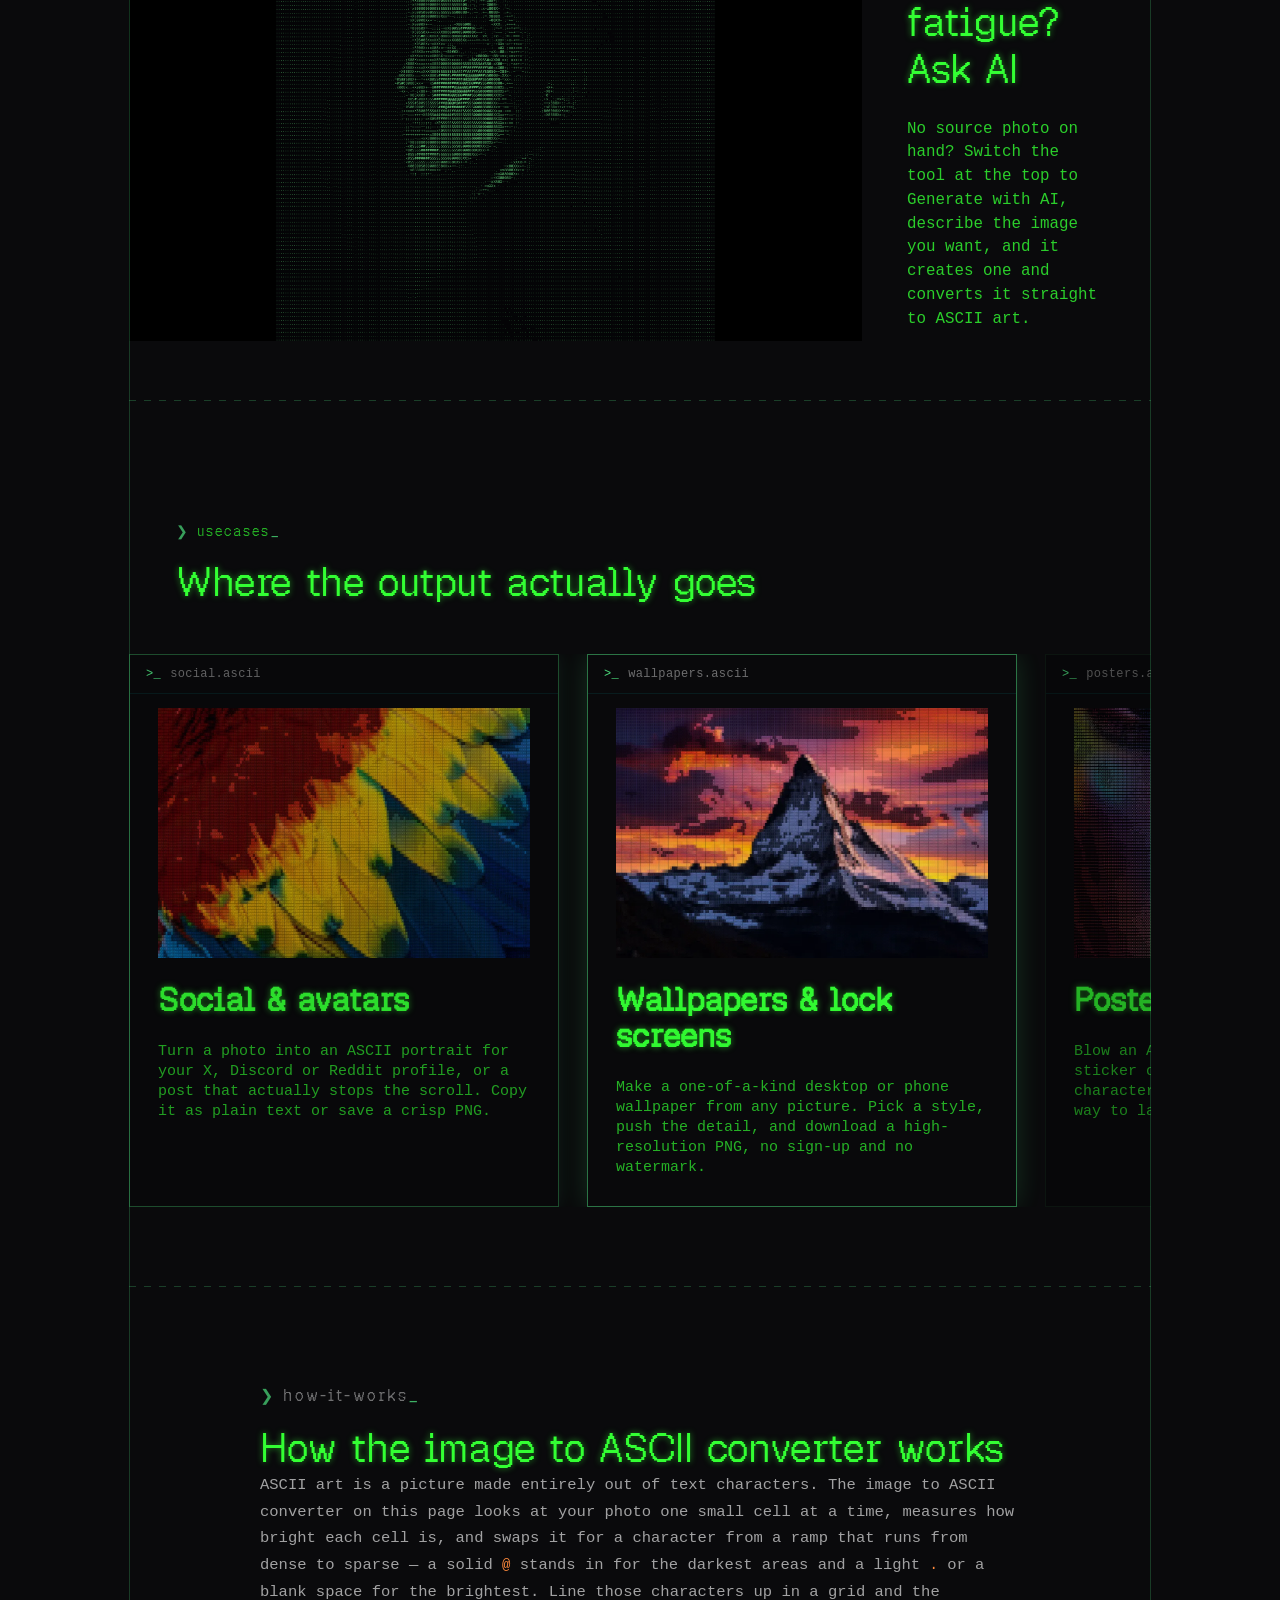
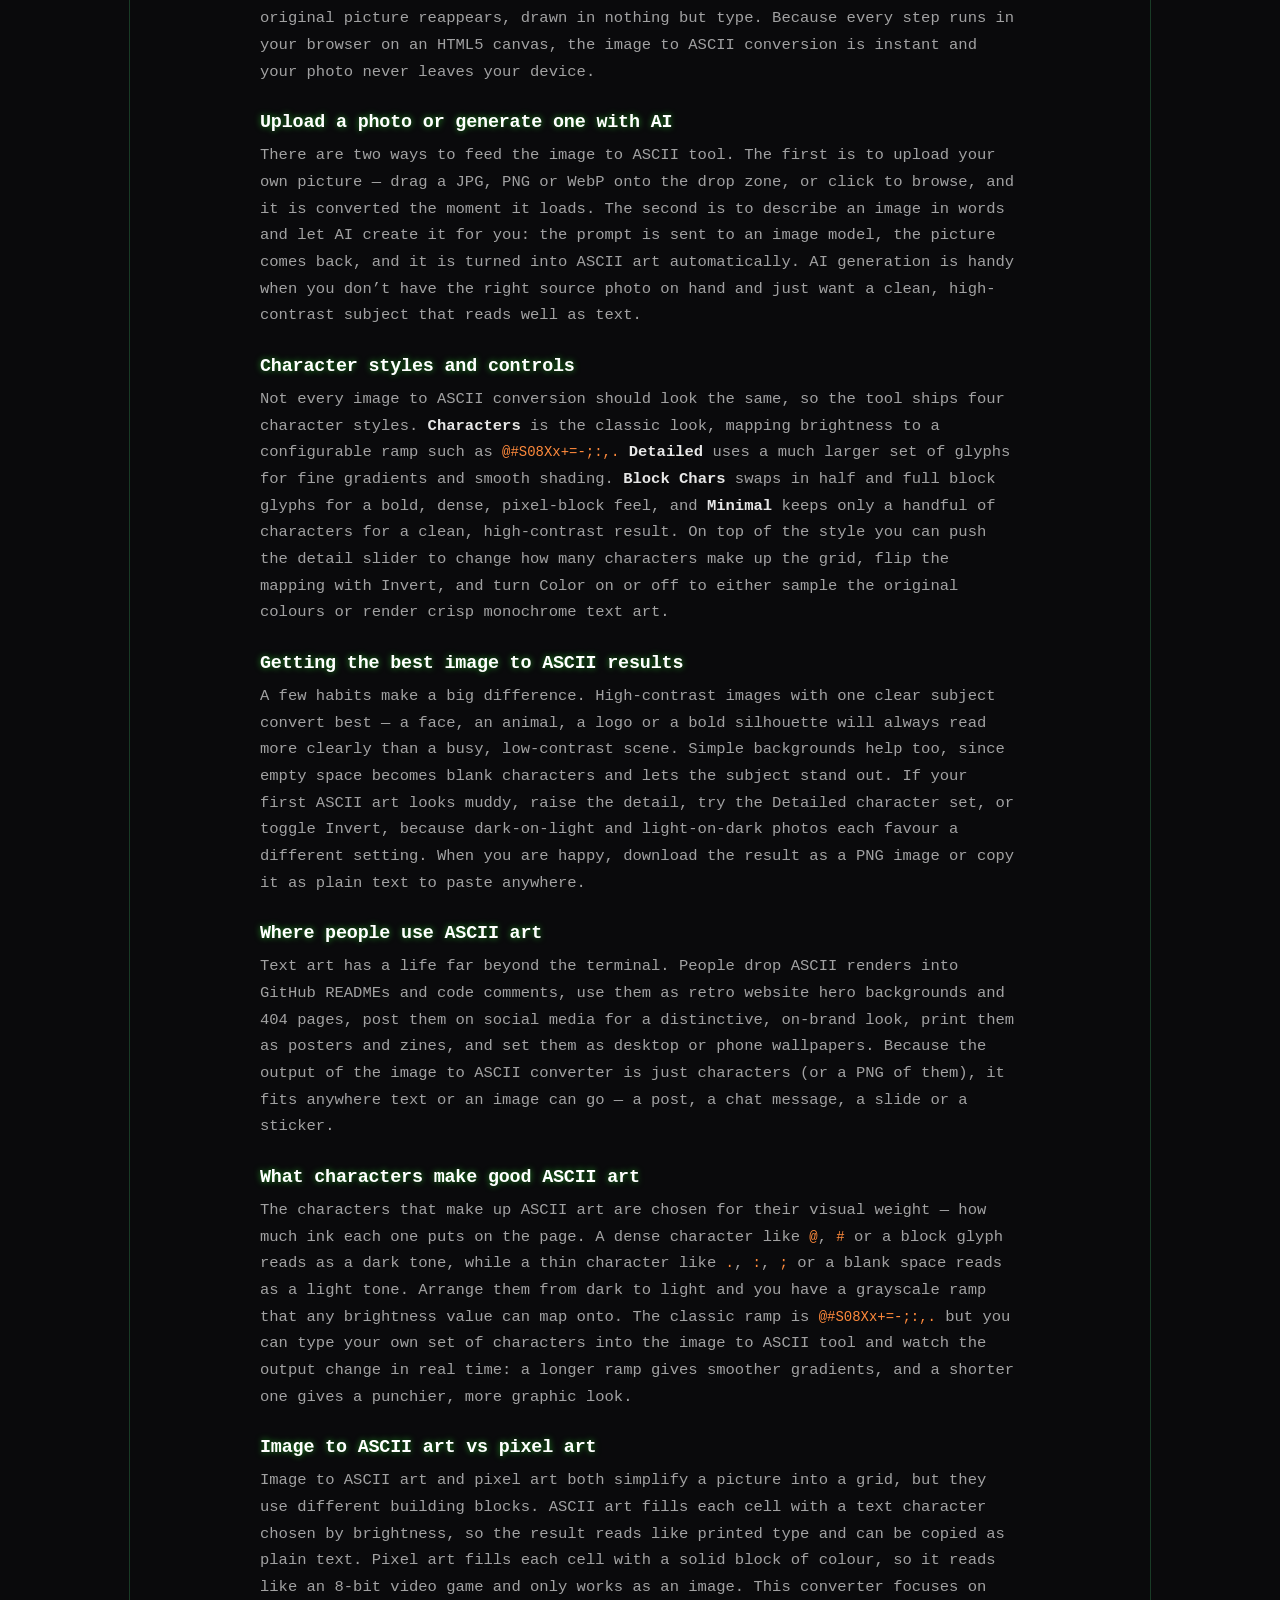
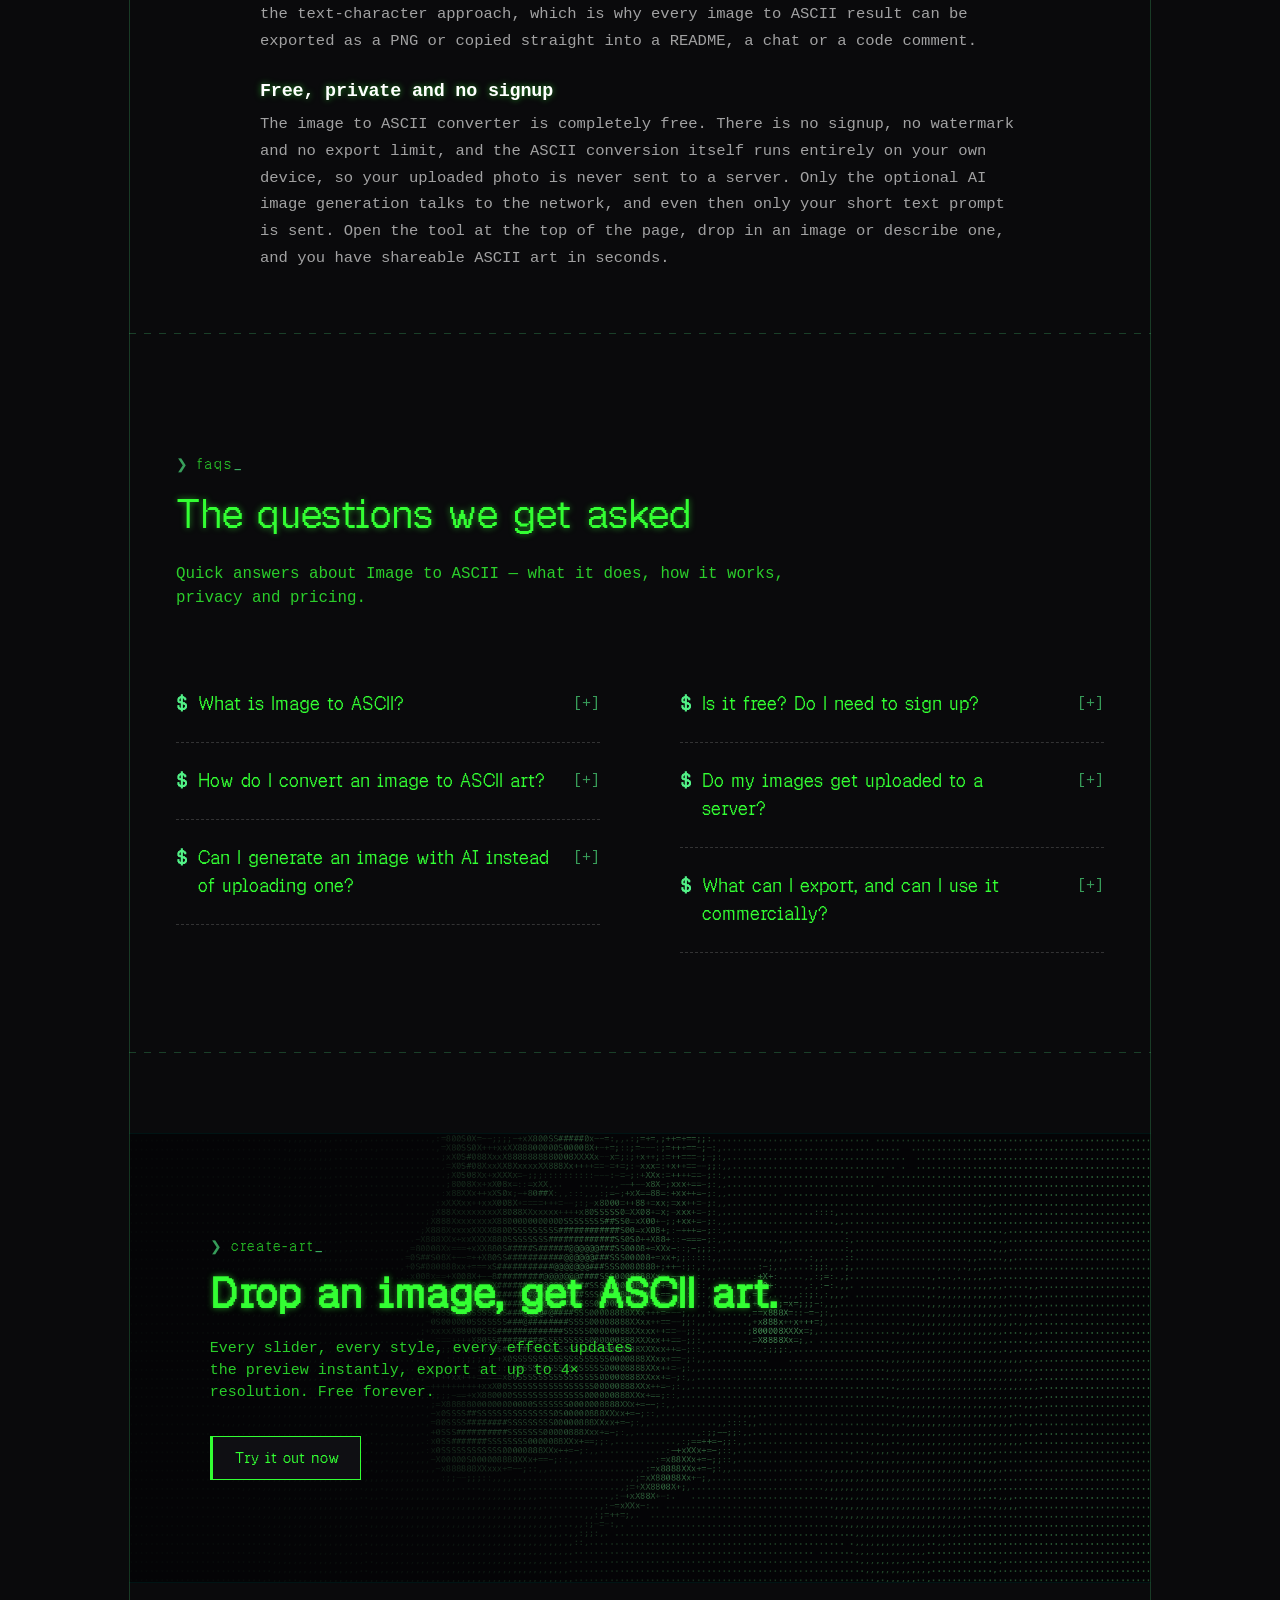
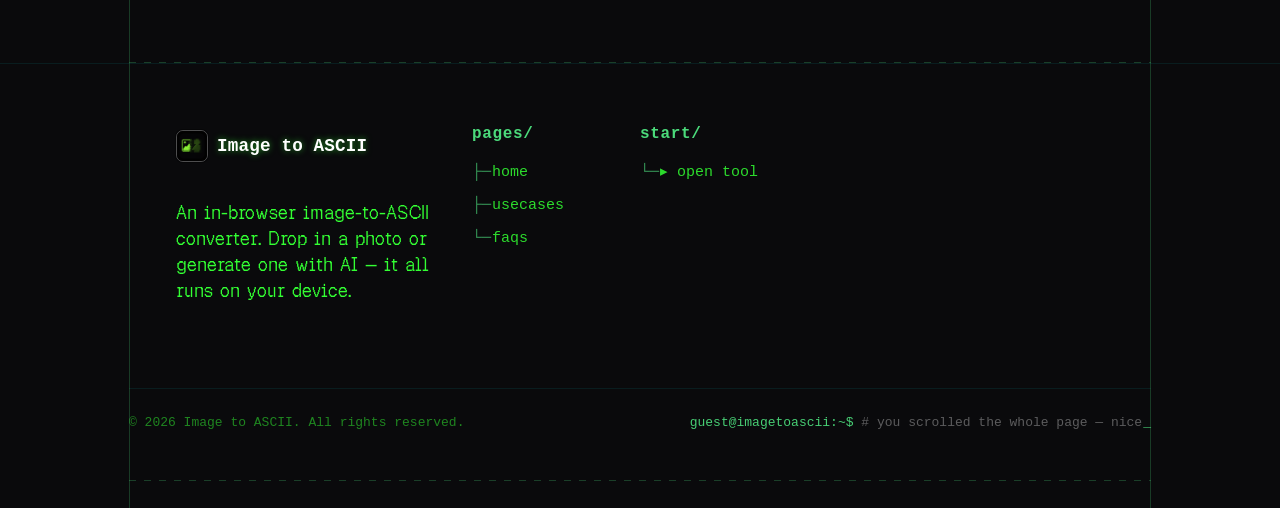
==== commit 34f89199: "style(rails): solid side rails instead of dashed Change the vertical side rails (.ia-rails ::before/" ====
--- a/index.html
+++ b/index.html
@@ -183,7 +183,7 @@
   }
   .ia-rails::before, .ia-rails::after {
     content: ""; position: absolute; top: 0; bottom: 0; width: 1px;
-    background: repeating-linear-gradient(180deg, var(--ia-phos-20) 0 6px, transparent 6px 14px);
+    background: var(--ia-phos-20);
   }
   .ia-rails::before { left: var(--ia-pad); }
   .ia-rails::after  { right: var(--ia-pad); }
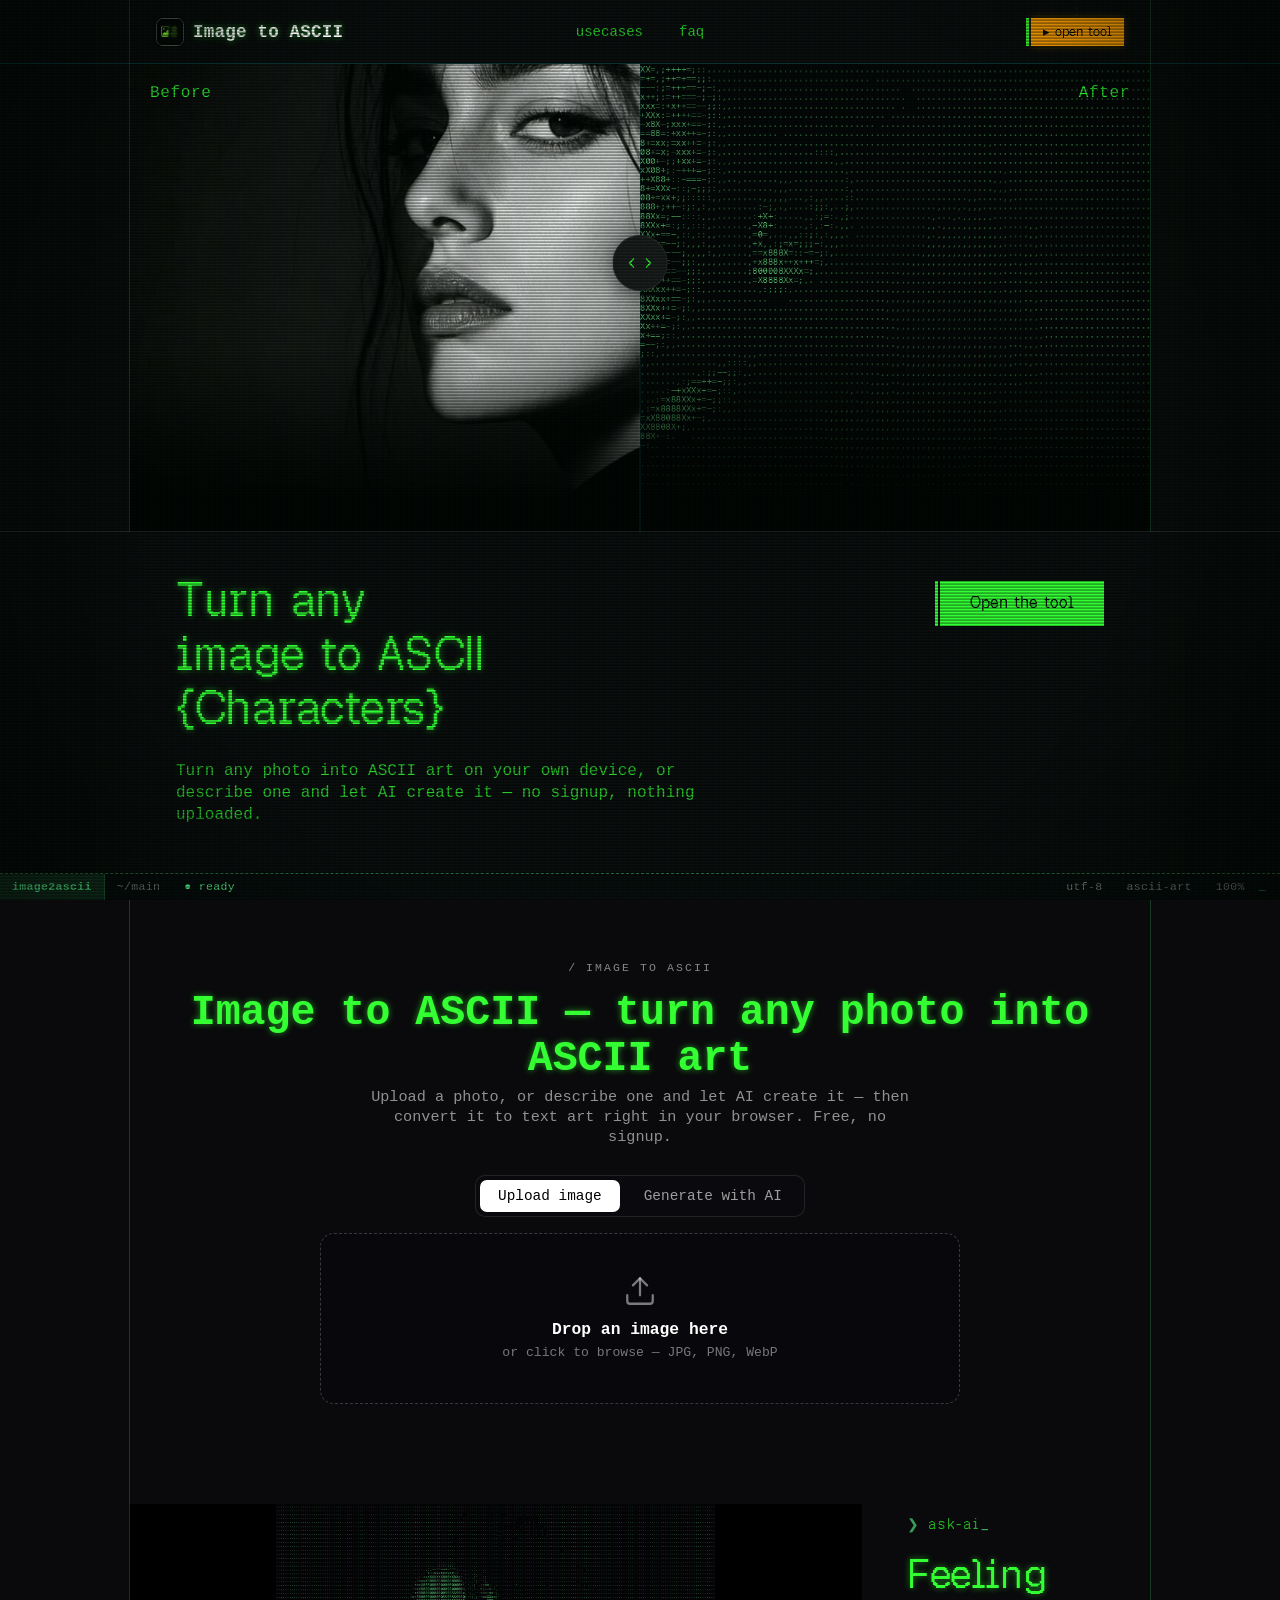
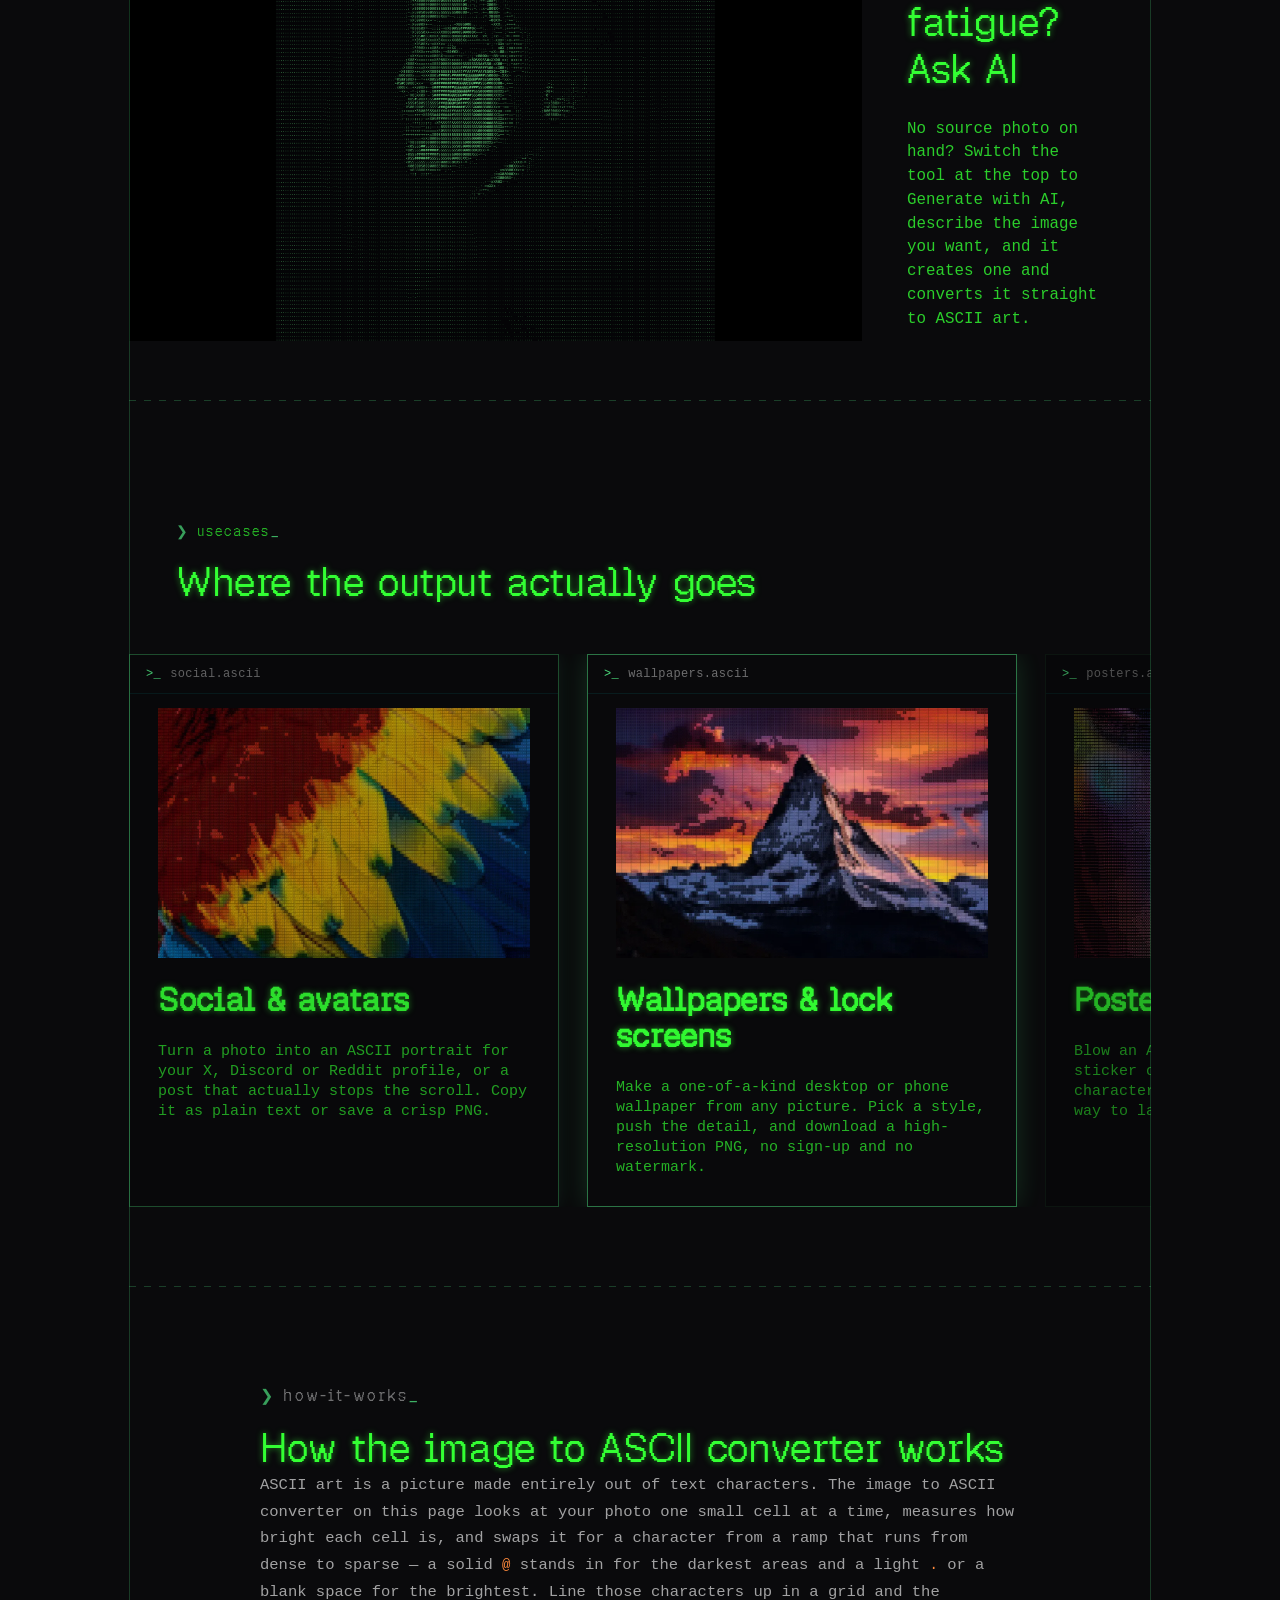
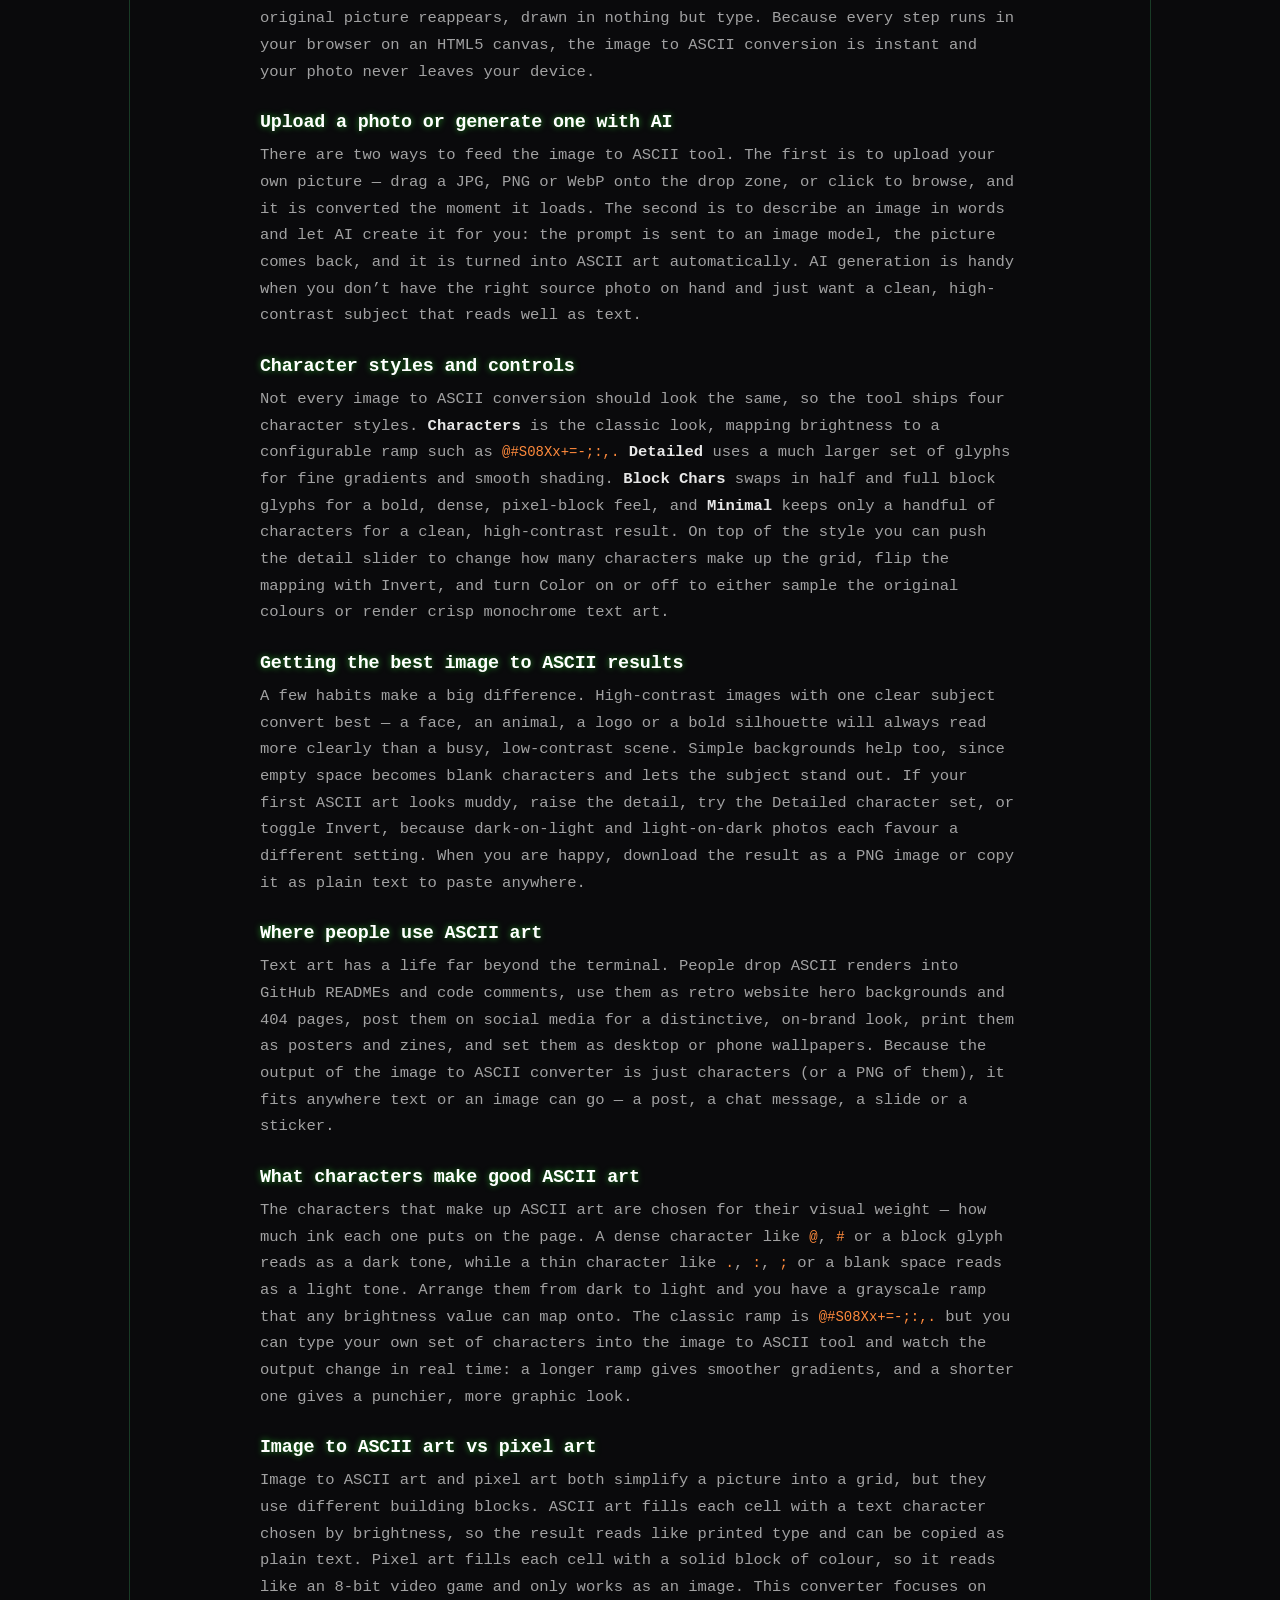
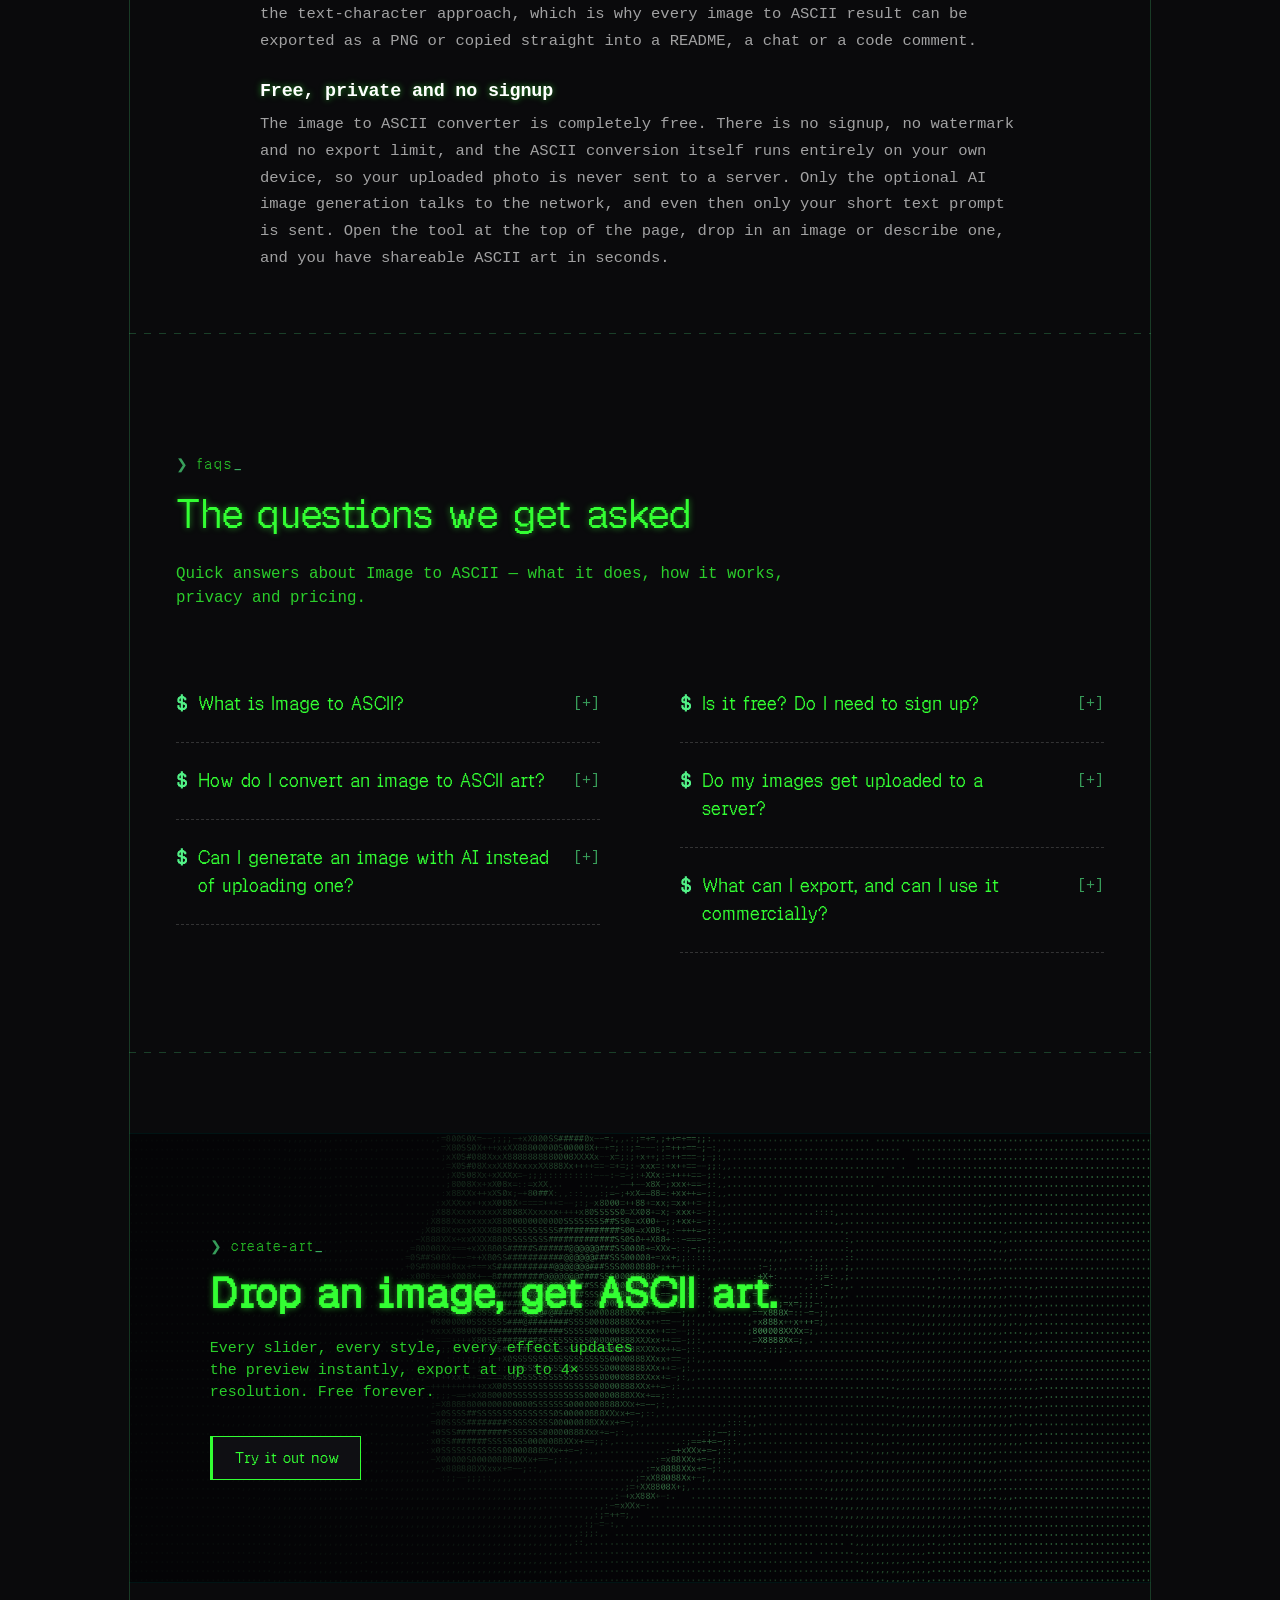
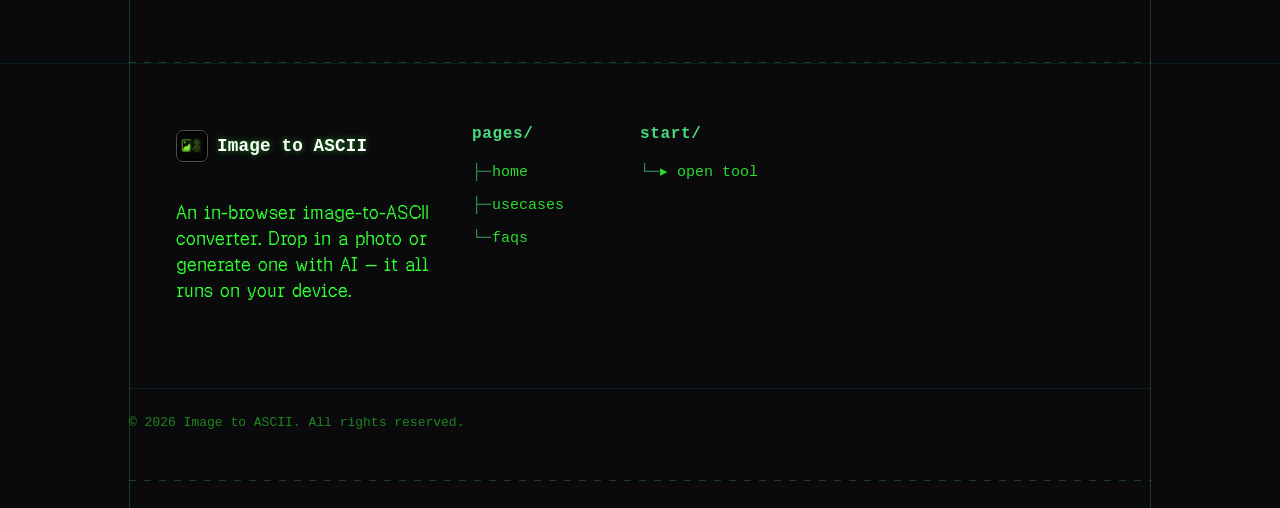
==== commit 15fb1674: "chore(footer): remove terminal easter-egg line Drop the "guest@imagetoascii:~$ # you scrolled the wh" ====
--- a/index.html
+++ b/index.html
@@ -677,9 +677,6 @@
     border-top: 1px solid var(--ia-edge-faint); padding-top: 24px;
     display: flex; justify-content: space-between; align-items: center; color: var(--ia-fg-50); font-size: 13px;
   }
-  .ia-foot-term { font-family: var(--ia-mono); font-size: 13px; color: var(--ia-phos); opacity: 0.8; }
-  .ia-foot-comment { color: var(--ia-mute-42); }
-  .ia-foot-caret { color: var(--ia-phos); margin-left: 1px; animation: ia-blink 1.1s steps(1) infinite; }
 
   /* ============================================================
      STATUS BAR (vim/tmux style)
@@ -1325,7 +1322,6 @@
     </div>
     <div class="ia-foot-bottom">
       <span>© 2026 Image to ASCII. All rights reserved.</span>
-      <span class="ia-foot-term">guest@imagetoascii:~$ <span class="ia-foot-comment"># you scrolled the whole page &mdash; nice</span><span class="ia-foot-caret">_</span></span>
     </div>
   </div>
 </footer>
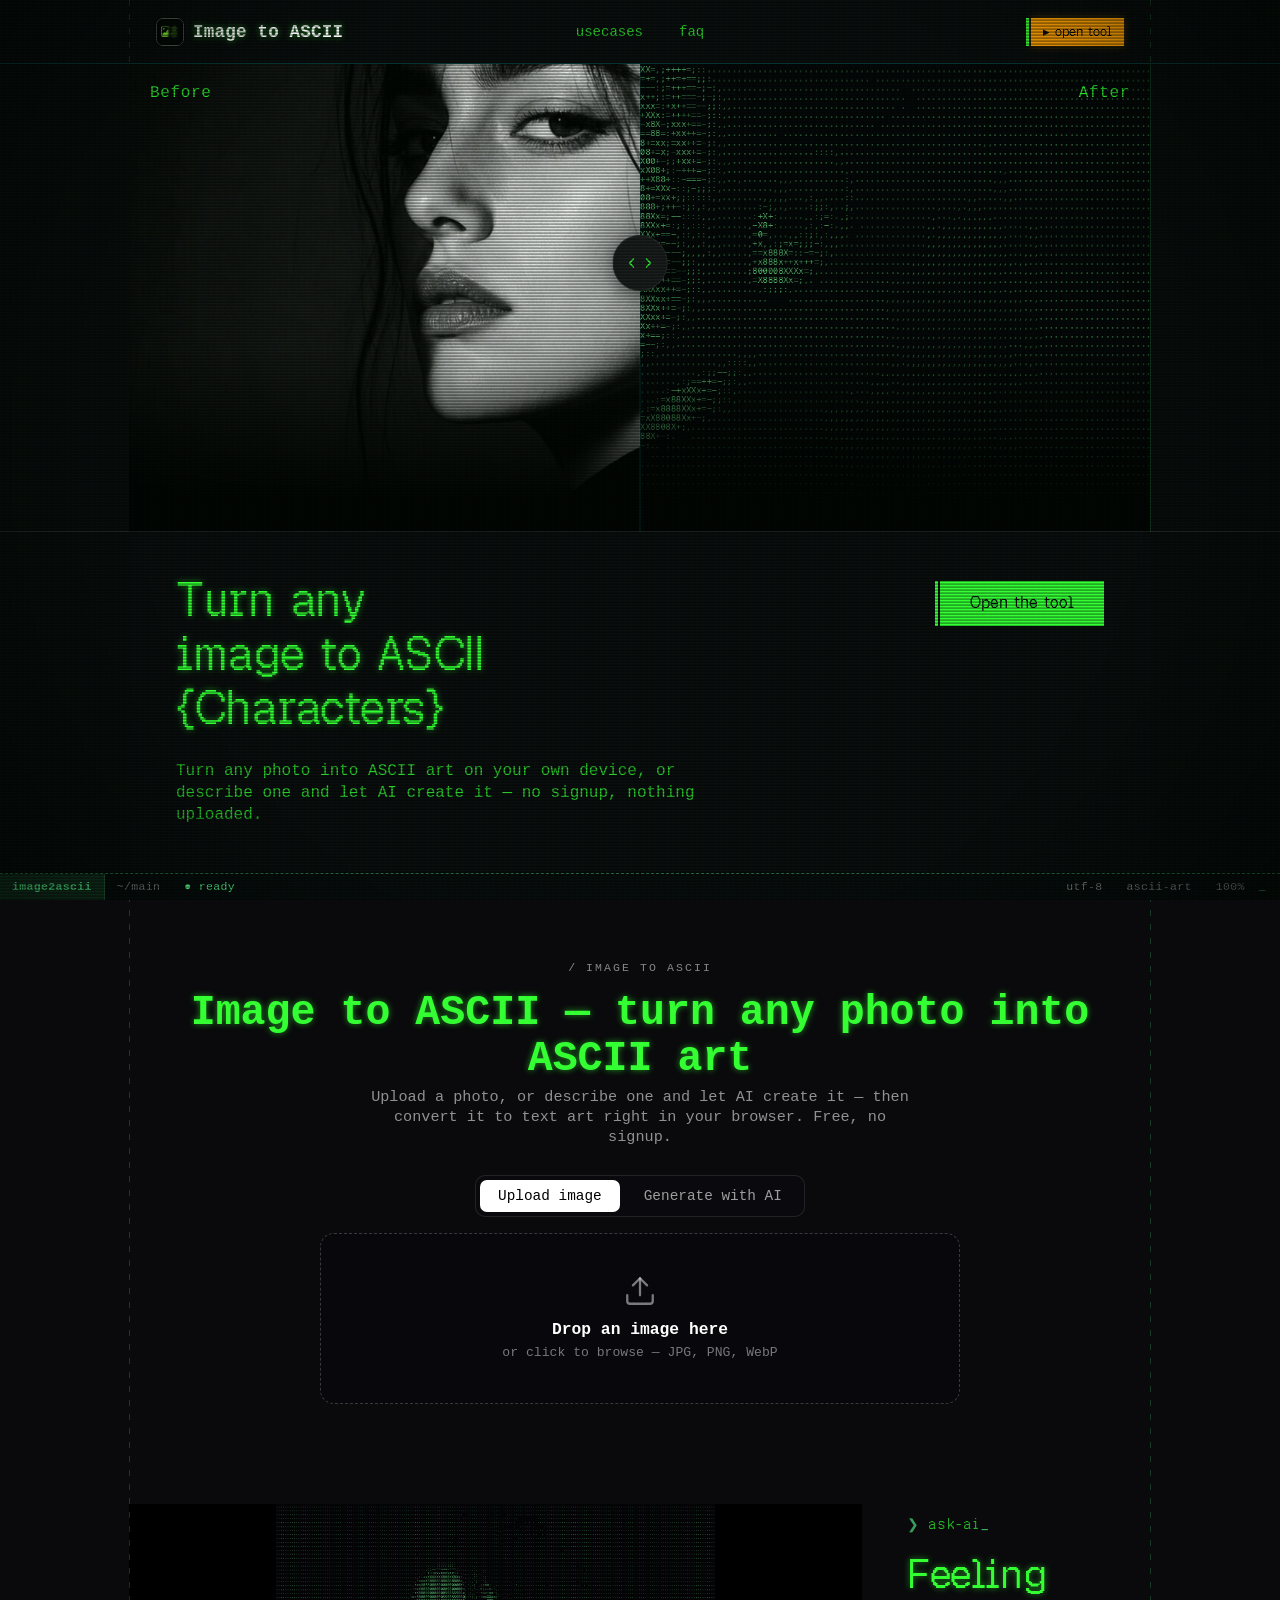
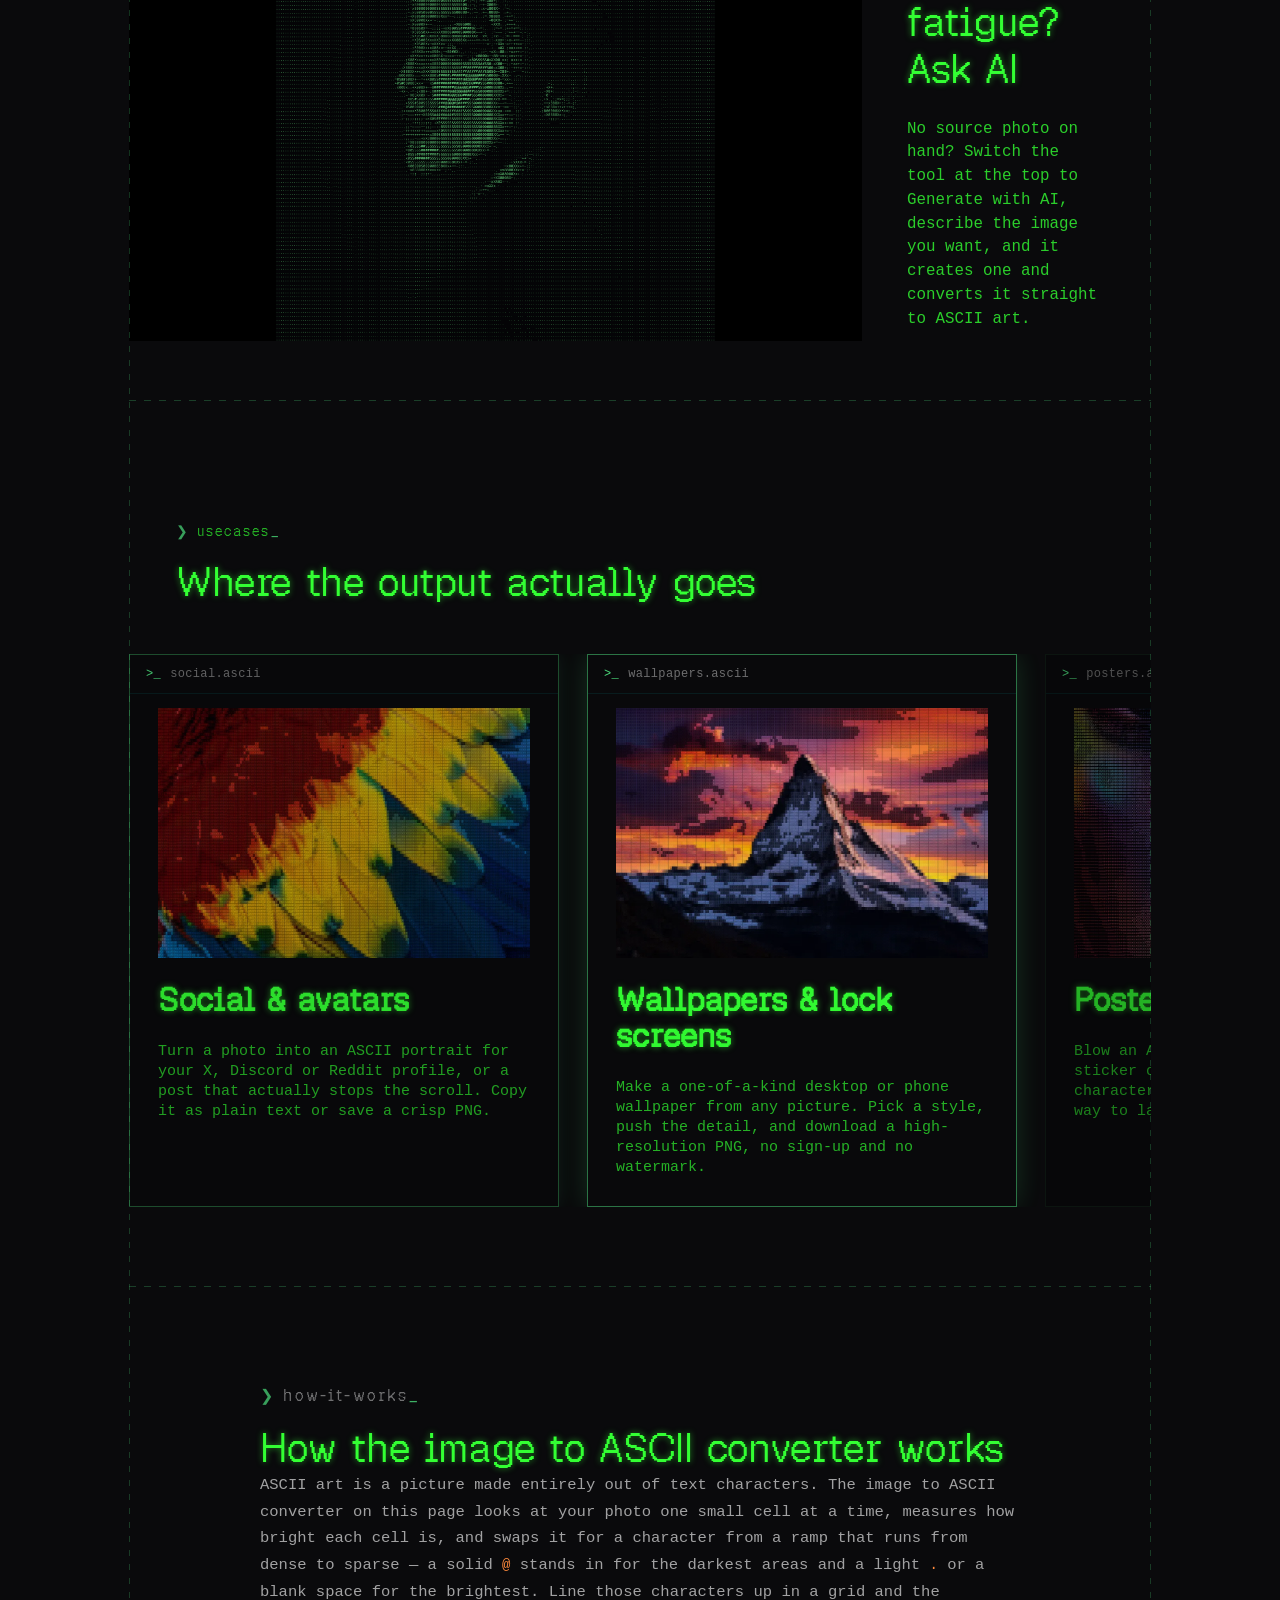
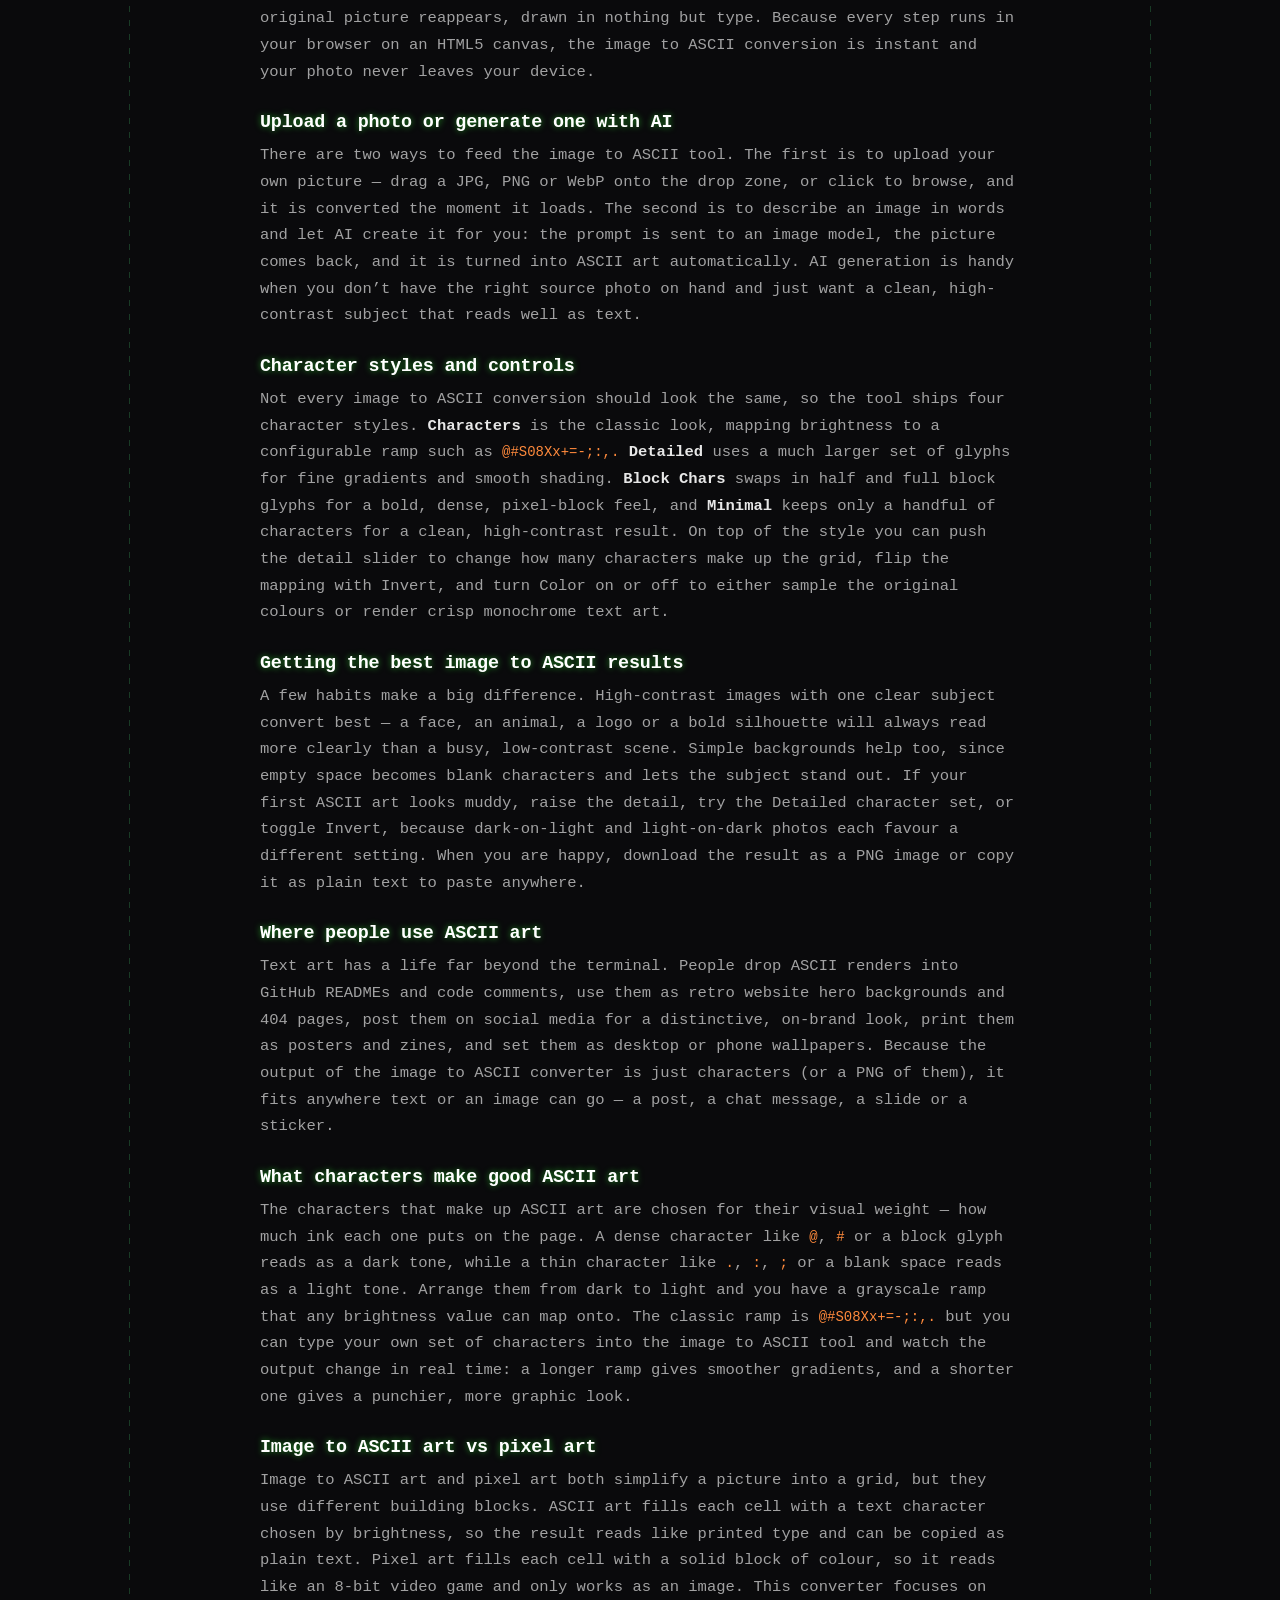
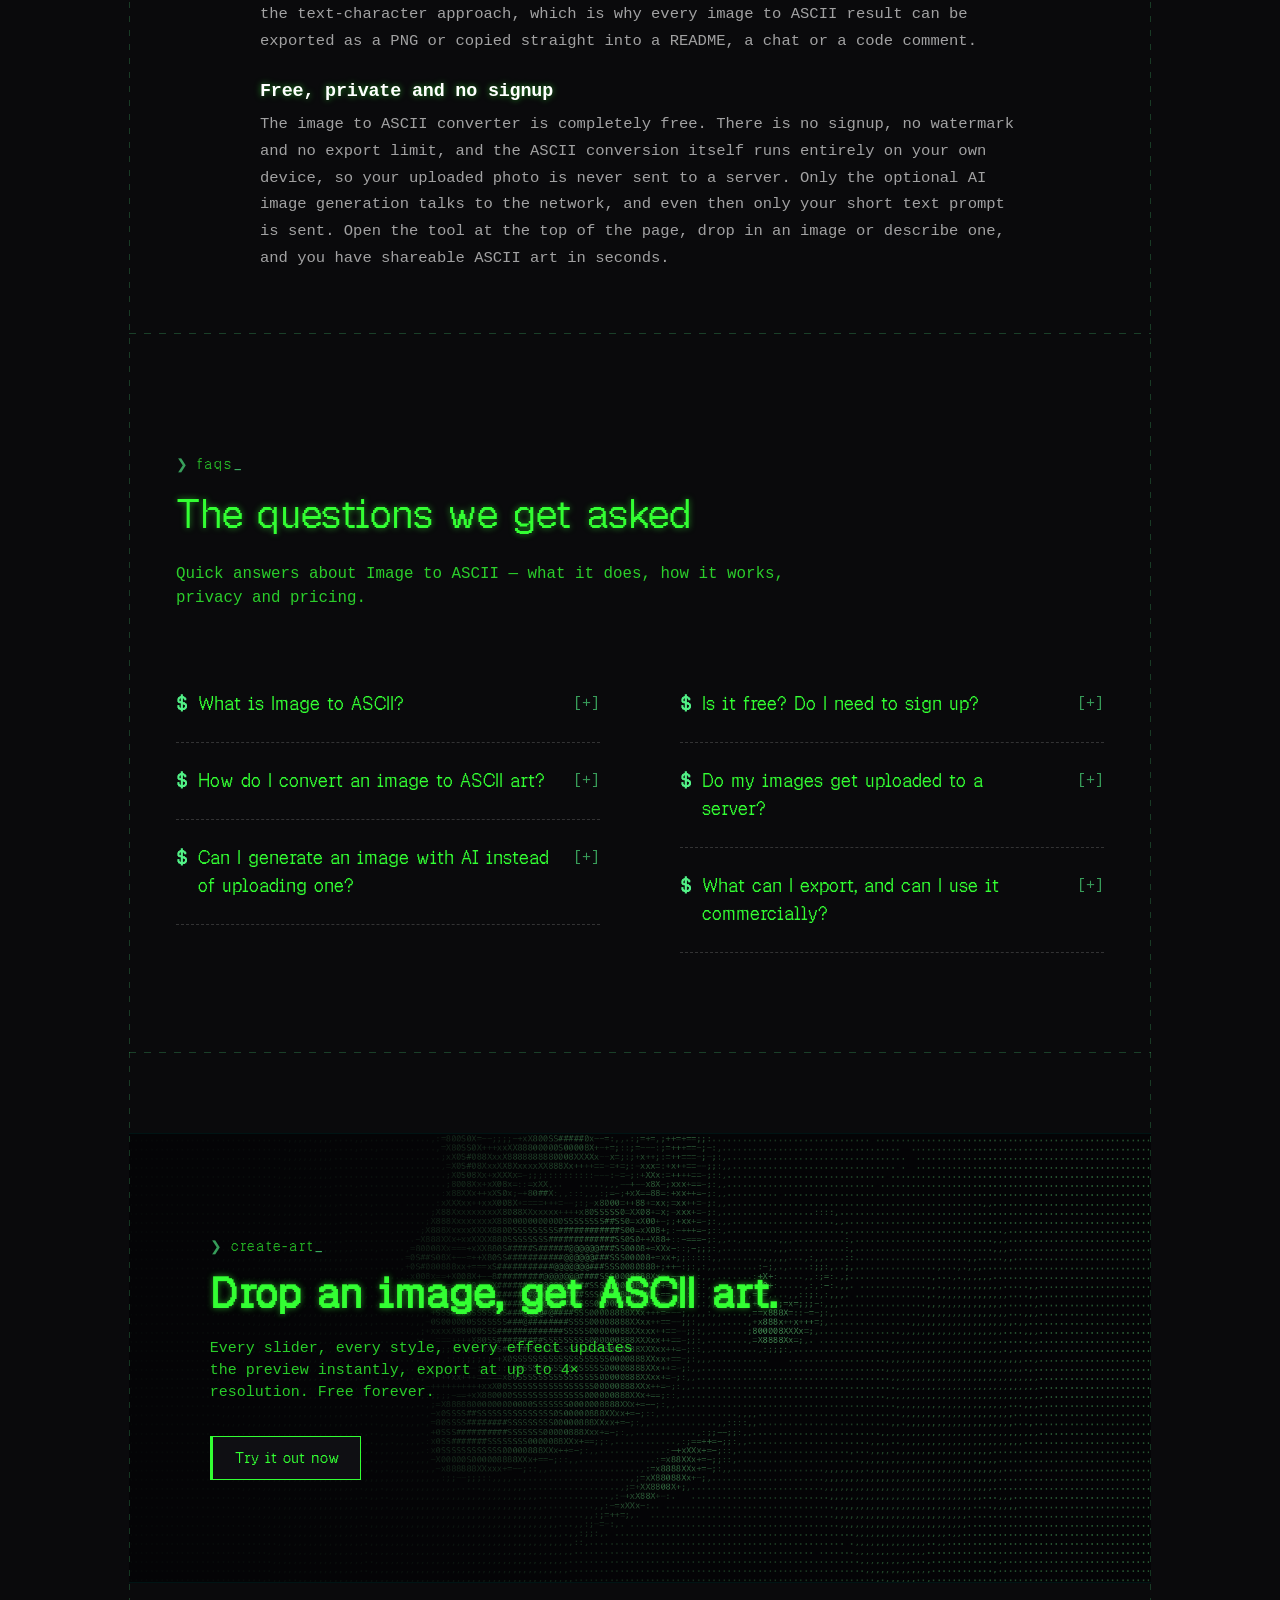
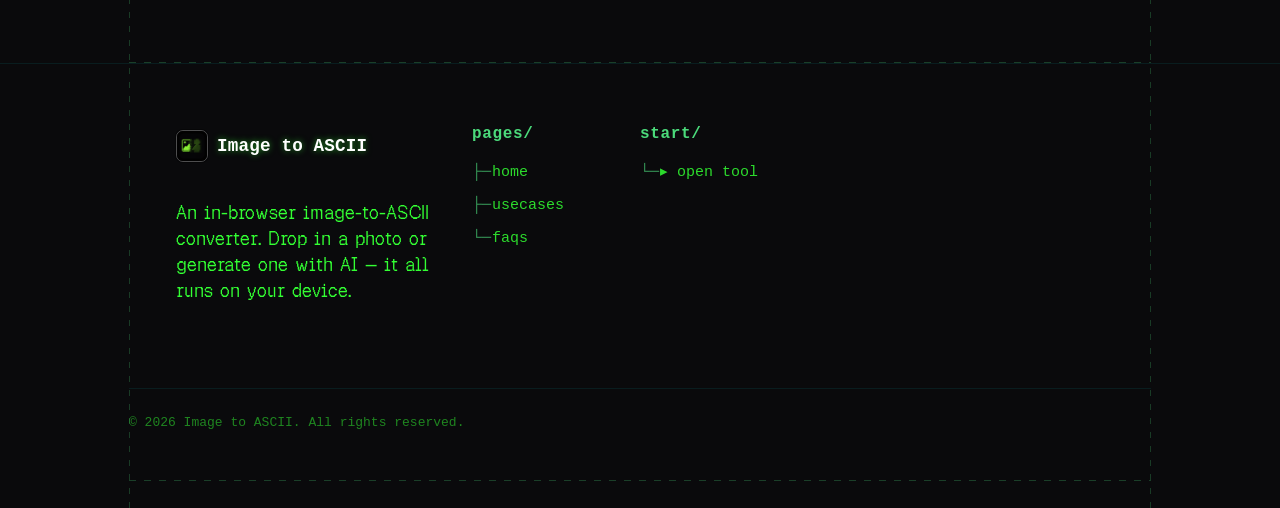
==== commit 07efe641: "fix(rails): scope solid side rails to the hero only, keep the rest dashed The earlier change made th" ====
--- a/index.html
+++ b/index.html
@@ -183,7 +183,7 @@
   }
   .ia-rails::before, .ia-rails::after {
     content: ""; position: absolute; top: 0; bottom: 0; width: 1px;
-    background: var(--ia-phos-20);
+    background: repeating-linear-gradient(180deg, var(--ia-phos-20) 0 6px, transparent 6px 14px);
   }
   .ia-rails::before { left: var(--ia-pad); }
   .ia-rails::after  { right: var(--ia-pad); }
@@ -302,7 +302,17 @@
   /* ============================================================
      HERO  (compare slider → title row → subtitle)
      ============================================================ */
-  .ia-hero { position: relative; padding: 0 var(--ia-pad); max-width: var(--ia-artboard); margin: 0 auto; }
+  .ia-hero { position: relative; z-index: 6; padding: 0 var(--ia-pad); max-width: var(--ia-artboard); margin: 0 auto; }
+  /* Hero-only SOLID side rails. The rest of the page keeps the dashed .ia-rails;
+     the hero sits at z-index 6 (above the dashed rails at z5, below the sticky
+     nav at z100), so these opaque lines cover the dashed rails for the hero's
+     height only, aligned to the same --ia-pad gutters. */
+  .ia-hero::before, .ia-hero::after {
+    content: ""; position: absolute; top: 0; bottom: 0; width: 1px;
+    background: var(--ia-phos-20); pointer-events: none;
+  }
+  .ia-hero::before { left: var(--ia-pad); }
+  .ia-hero::after  { right: var(--ia-pad); }
   .ia-hero-stage { position: relative; }
   /* Full-viewport hairline under the slider so the rails read as "cut" here */
   .ia-hero-stage::after,
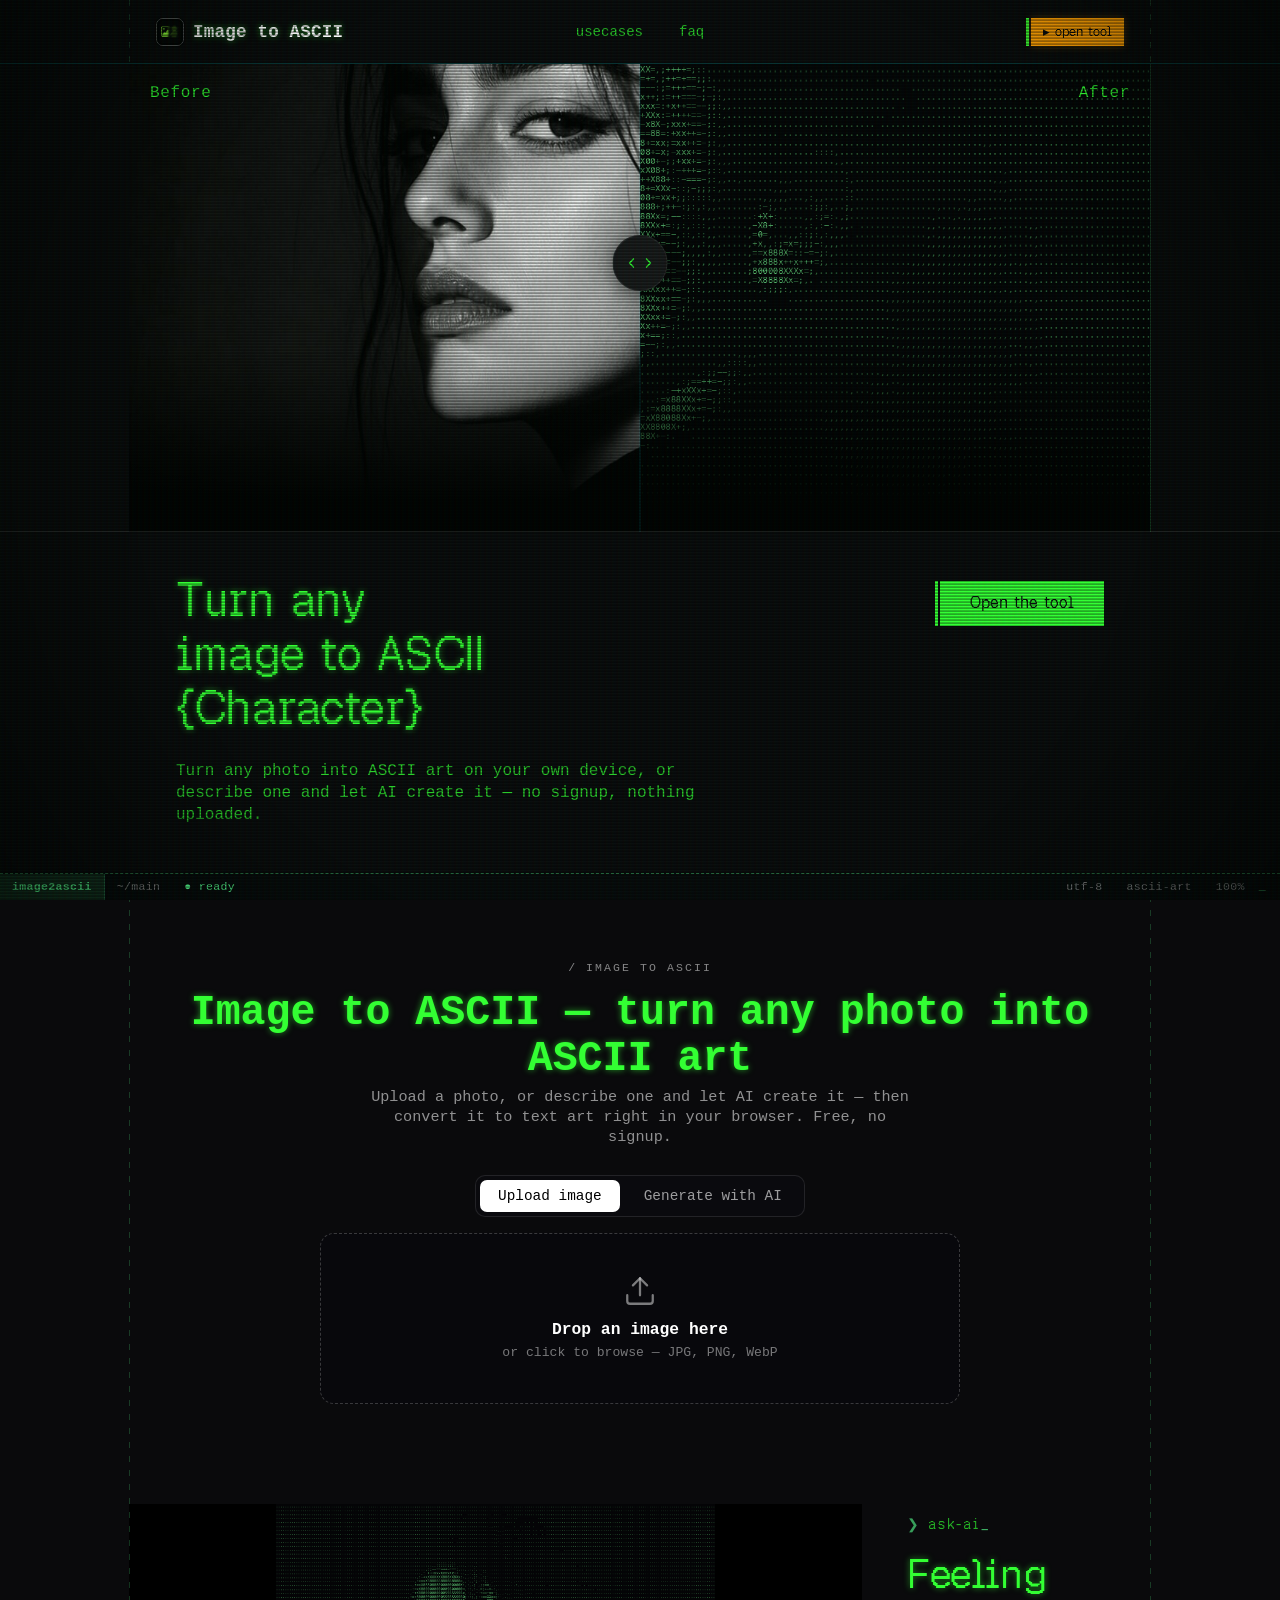
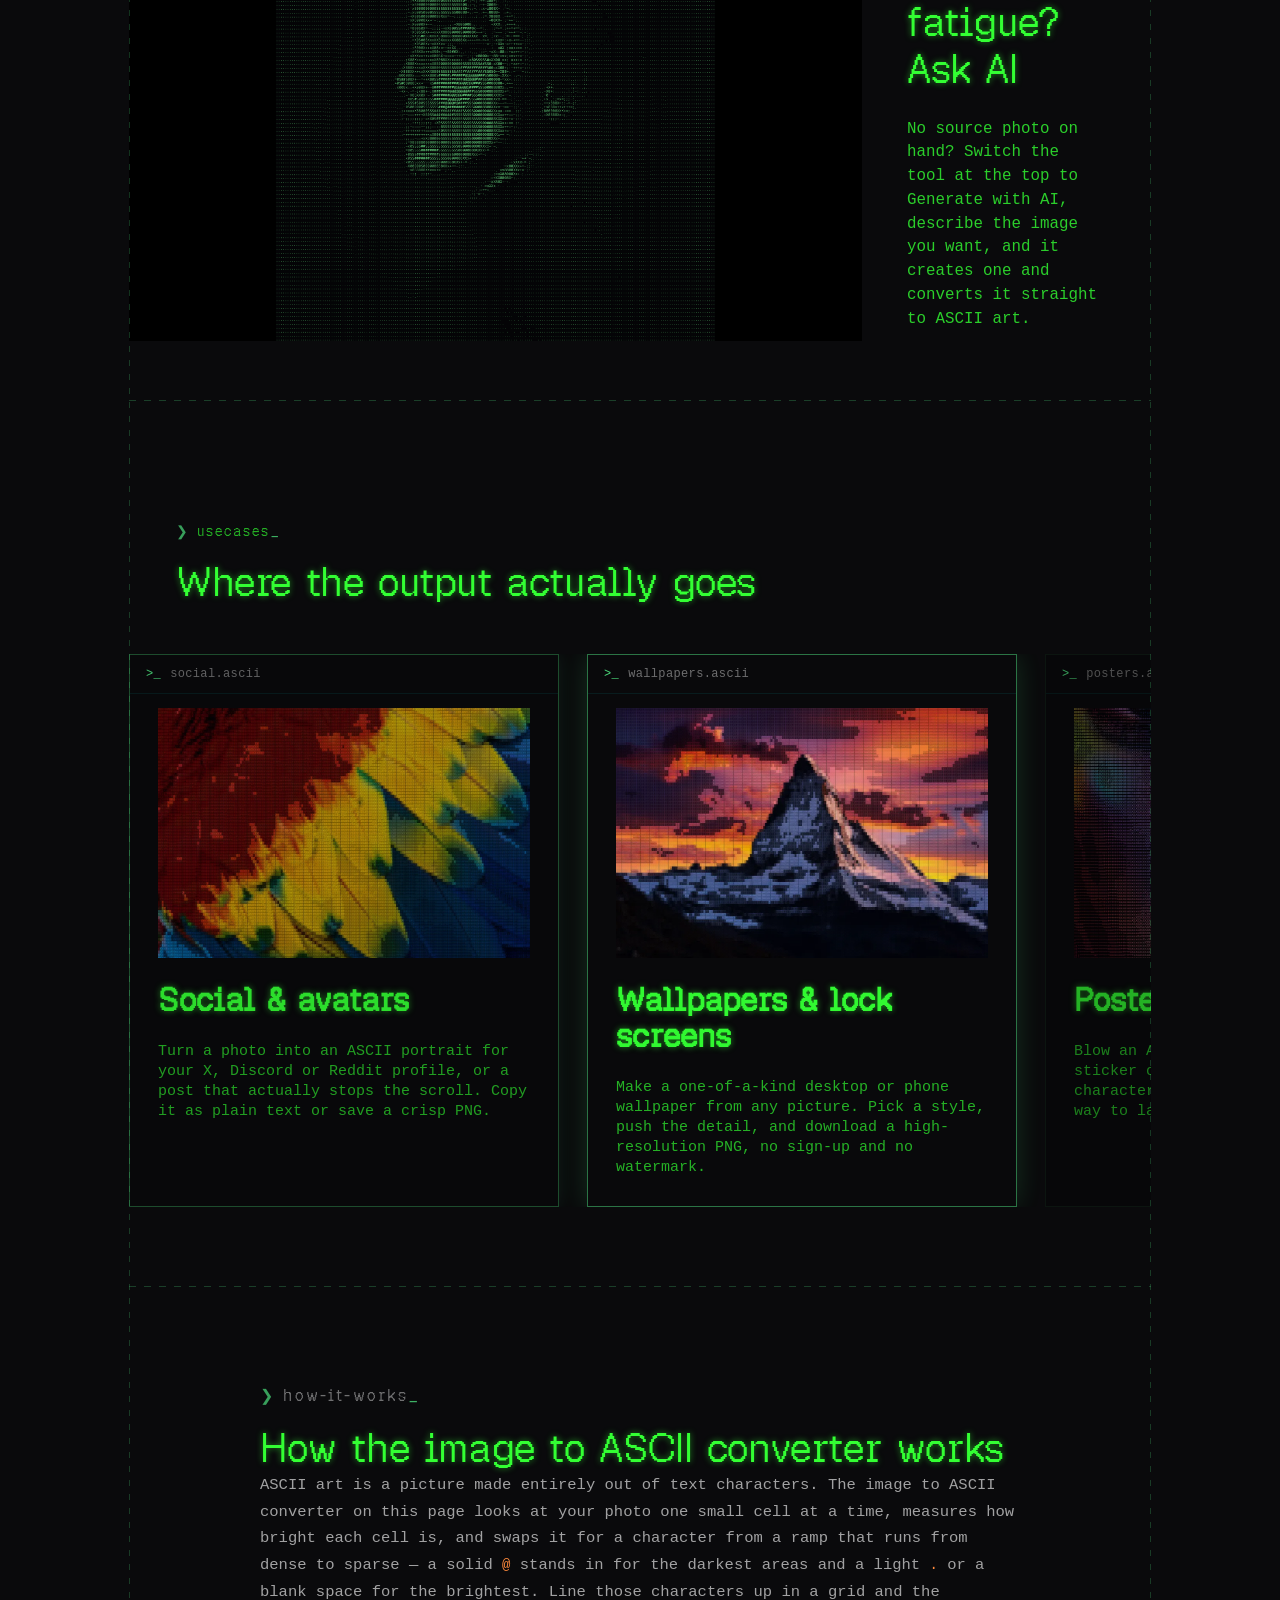
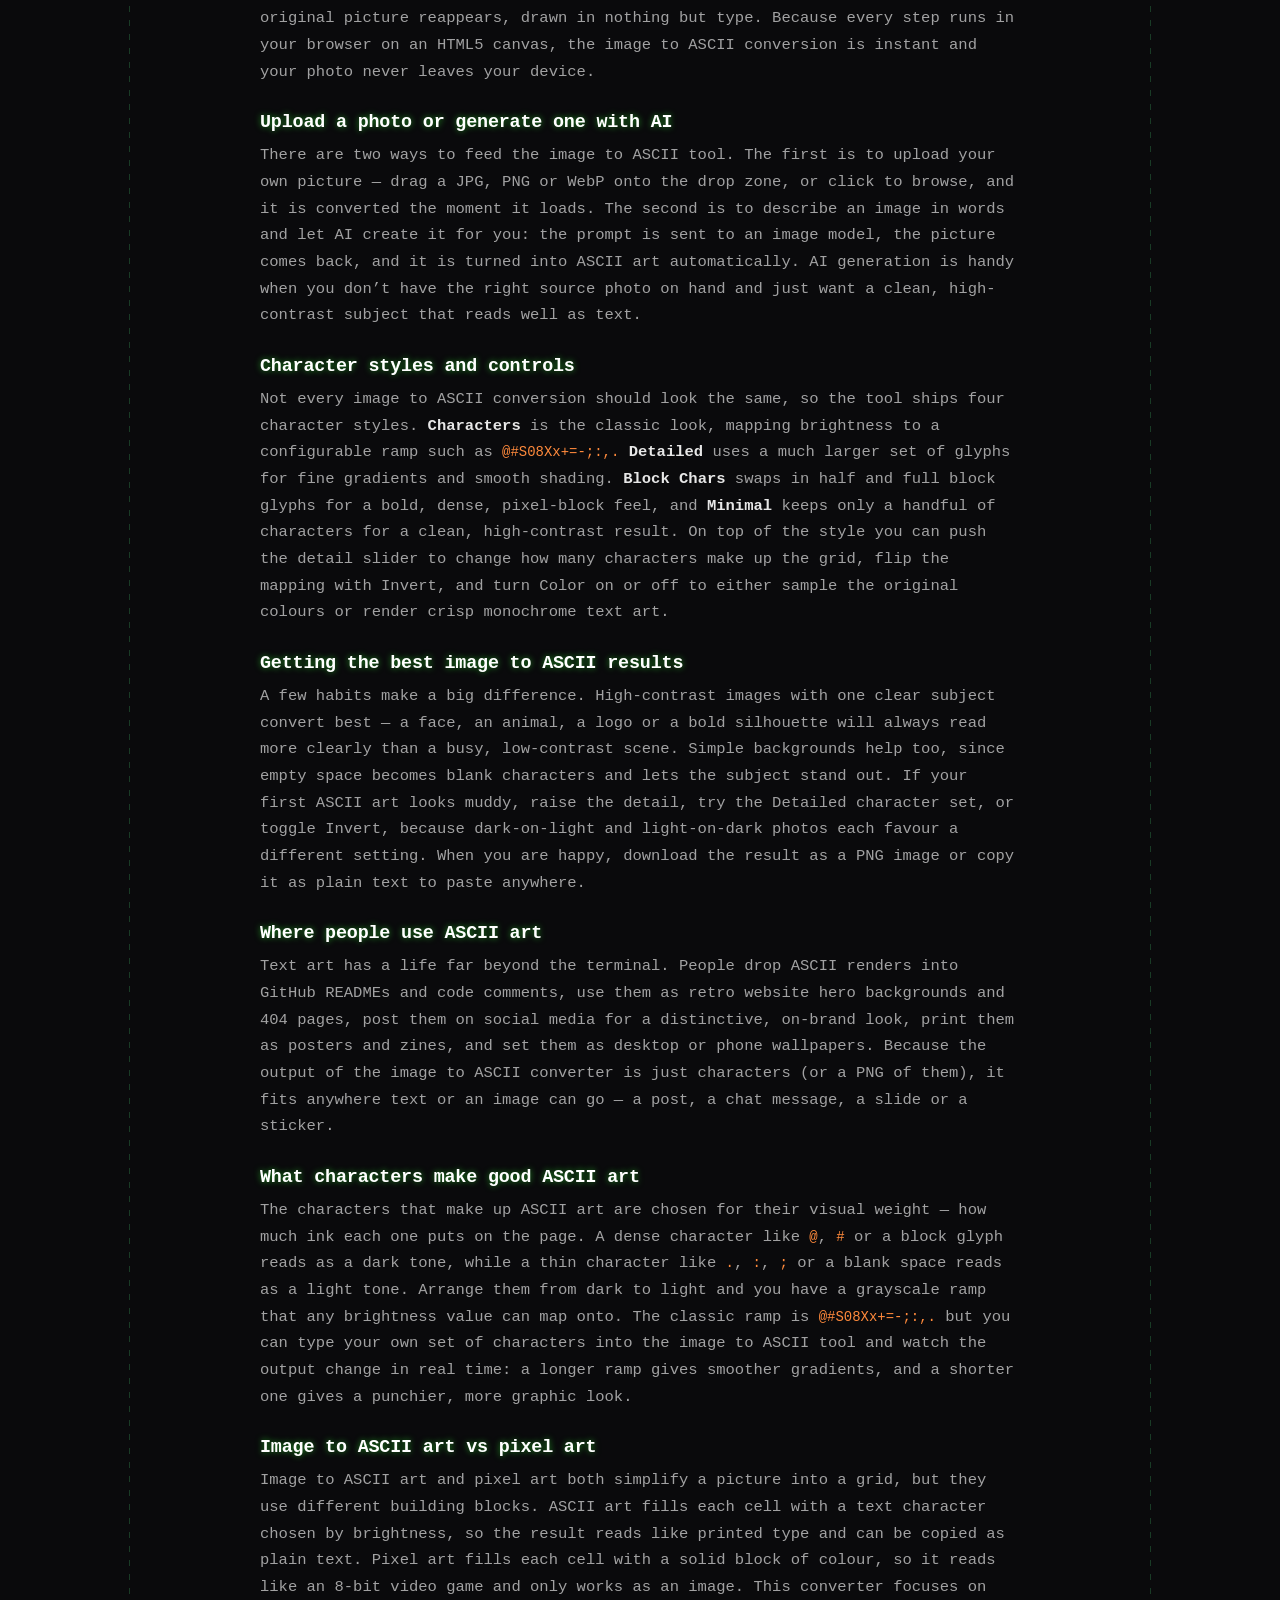
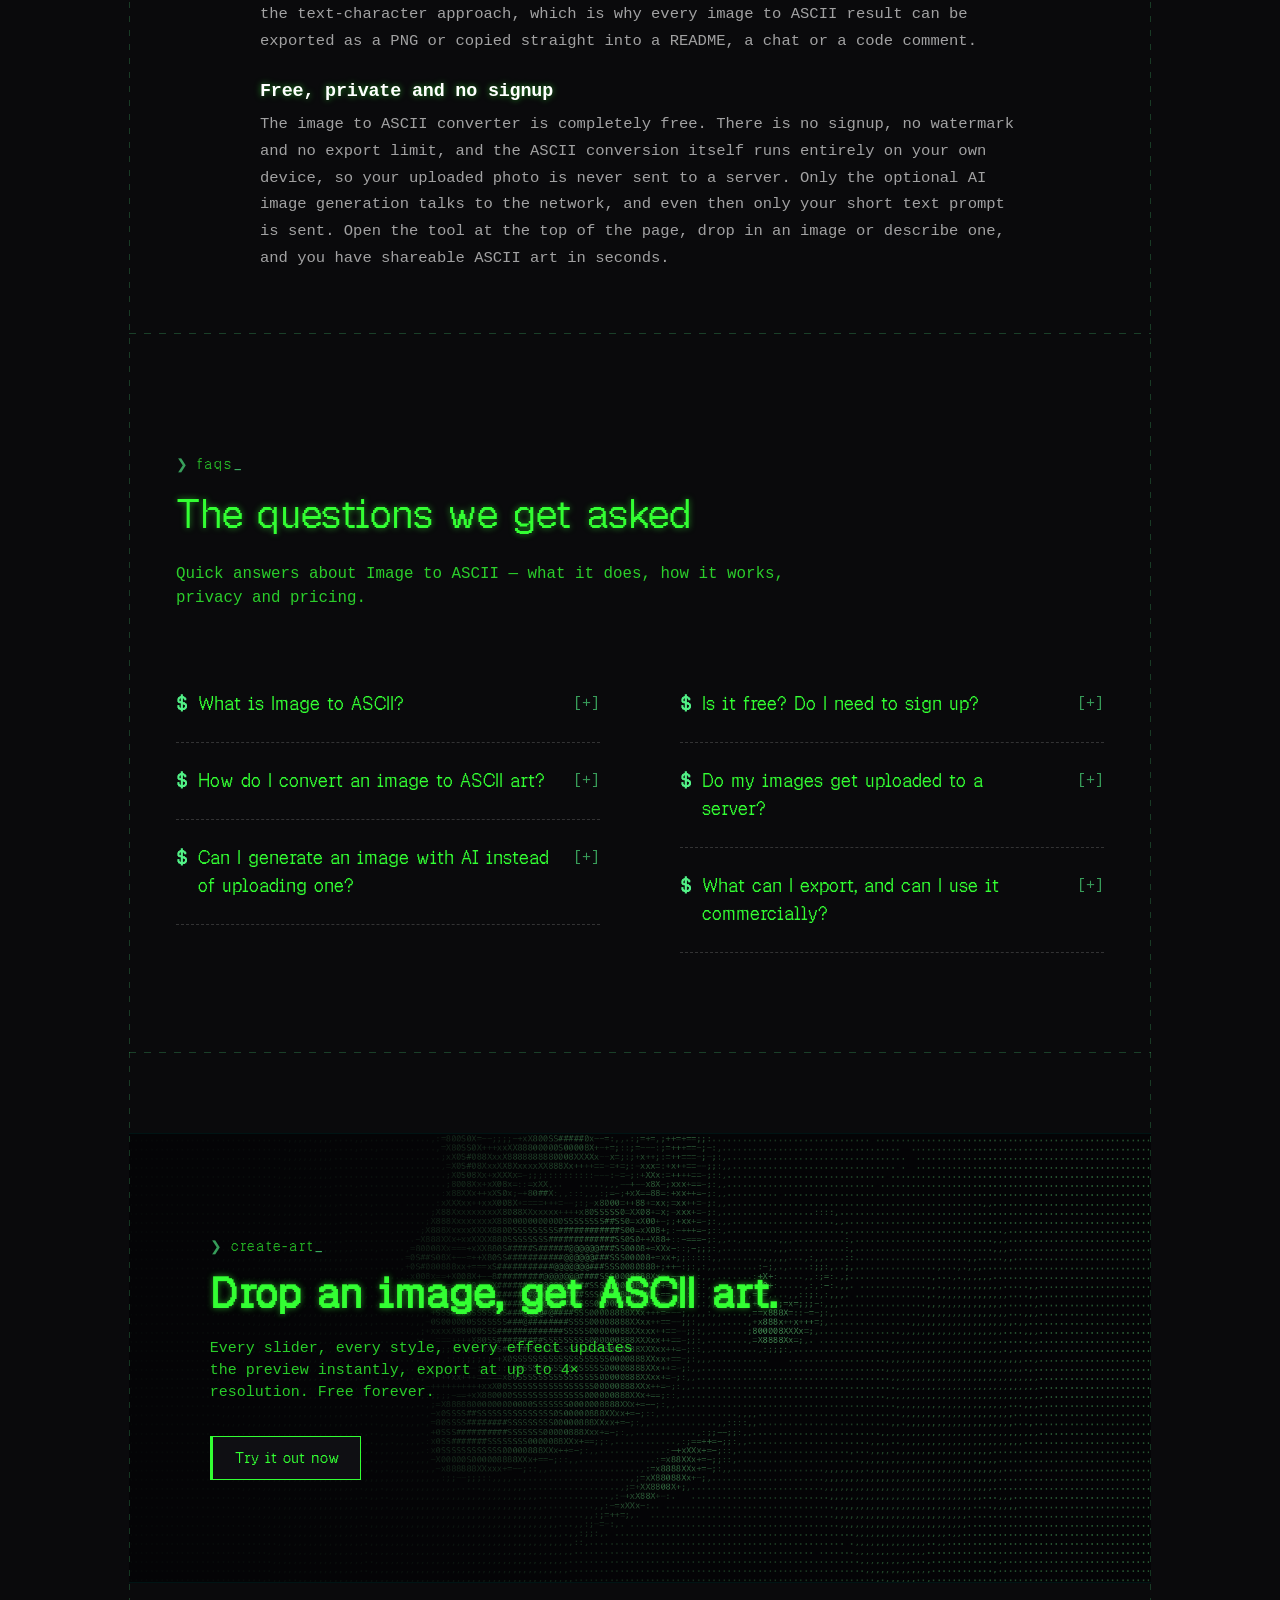
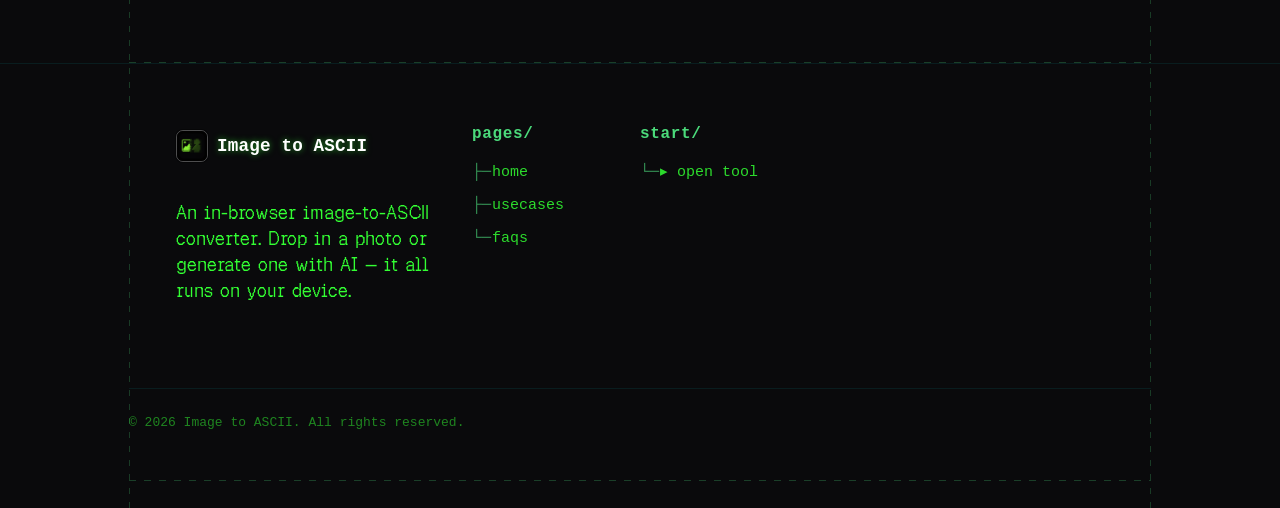
==== commit 8c27951c: "feat(analytics): add GA4 (gtag.js) tag G-FPCZ2927BQ Place the Google Analytics 4 gtag.js snippet hig" ====
--- a/index.html
+++ b/index.html
@@ -3,6 +3,14 @@
 <head>
   <meta charset="UTF-8">
   <meta name="viewport" content="width=device-width, initial-scale=1.0">
+  <!-- Google tag (gtag.js) -->
+  <script async src="https://www.googletagmanager.com/gtag/js?id=G-FPCZ2927BQ"></script>
+  <script>
+    window.dataLayer = window.dataLayer || [];
+    function gtag(){dataLayer.push(arguments);}
+    gtag('js', new Date());
+    gtag('config', 'G-FPCZ2927BQ');
+  </script>
   <title>Image to ASCII — Free Online ASCII Art Generator</title>
   <meta name="description" content="Image to ASCII — free online converter. Upload a photo or generate one with AI, then turn it into ASCII art in your browser. Export as PNG or text.">
 <link rel="icon" href="/favicon.ico" sizes="any">
